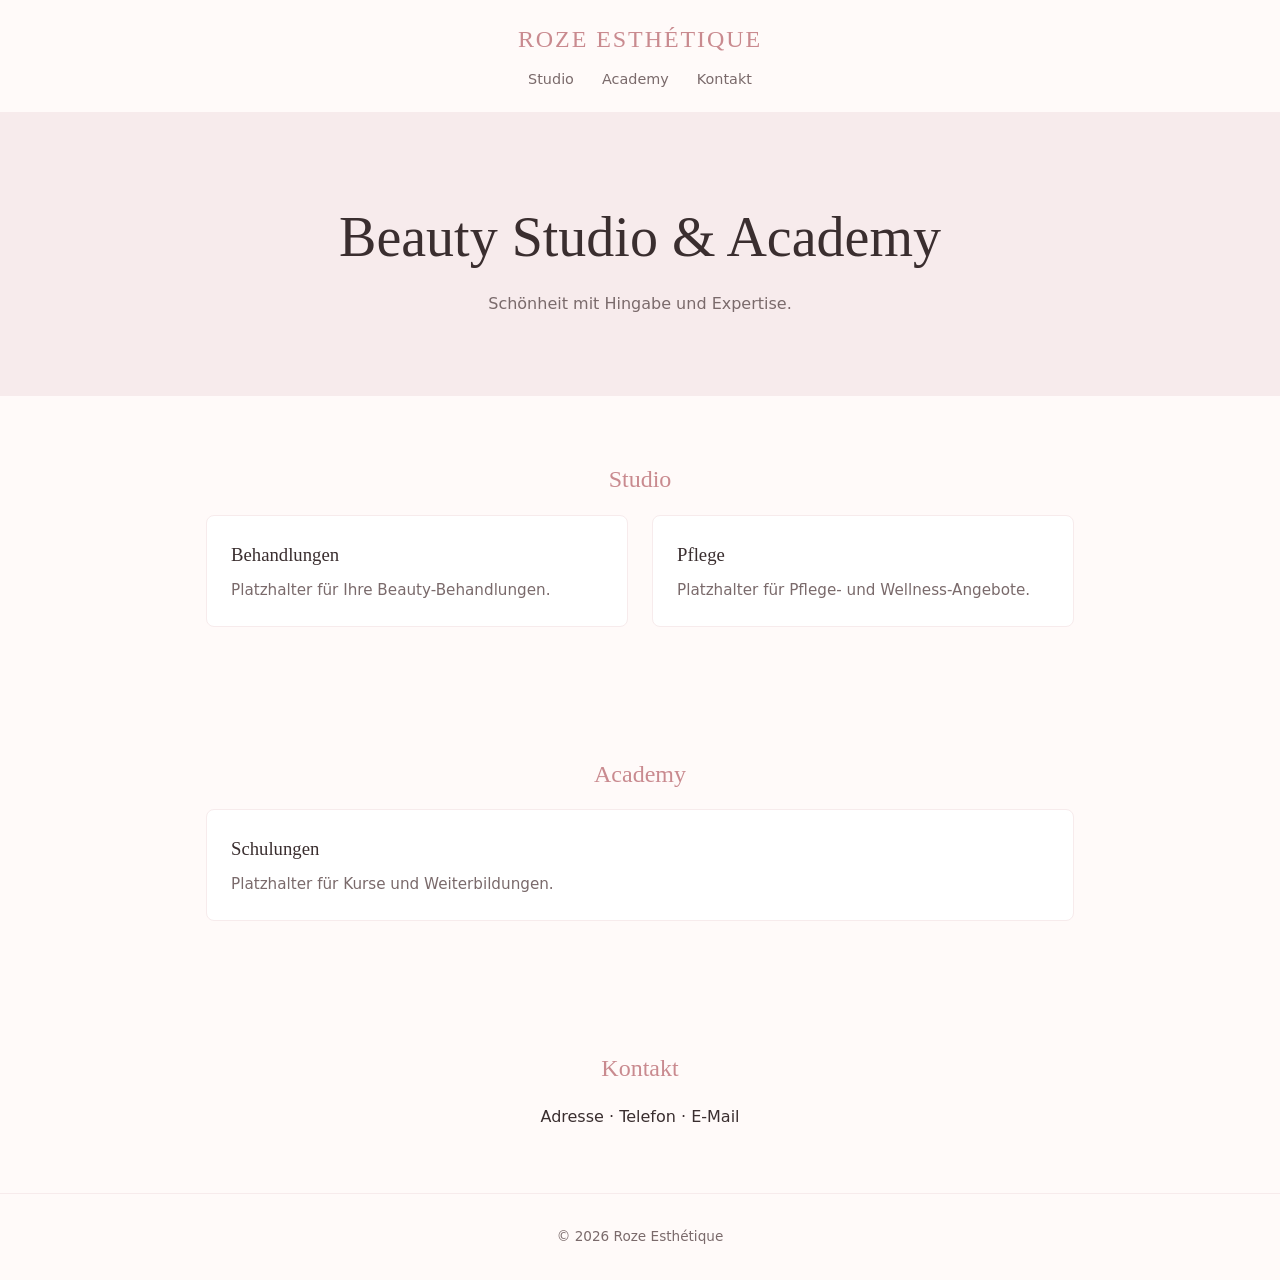
==== index.html @ 7924f138 "Add simple index.html landing page Co-Authored-By: Claude Opus 5.5 <noreply@anthropic.com>" ====
<!DOCTYPE html>
<html lang="de">
<head>
  <meta charset="UTF-8">
  <meta name="viewport" content="width=device-width, initial-scale=1.0">
  <title>Roze Esthétique – Beauty Studio &amp; Academy</title>
  <meta name="description" content="Roze Esthétique – Beauty Studio &amp; Academy">
  <style>
    :root {
      --rose: #c98a8f;
      --rose-light: #f7ebec;
      --text: #3a2e2f;
      --muted: #7a6a6b;
      --bg: #fffaf9;
    }
    * { box-sizing: border-box; margin: 0; padding: 0; }
    body {
      font-family: Georgia, "Times New Roman", serif;
      color: var(--text);
      background: var(--bg);
      line-height: 1.6;
    }
    header {
      padding: 1.25rem 1rem;
      text-align: center;
      border-bottom: 1px solid var(--rose-light);
    }
    header .logo { font-size: 1.5rem; letter-spacing: 0.08em; color: var(--rose); }
    nav { margin-top: 0.5rem; }
    nav a {
      margin: 0 0.75rem;
      color: var(--muted);
      text-decoration: none;
      font-family: system-ui, sans-serif;
      font-size: 0.9rem;
    }
    nav a:hover { color: var(--rose); }
    .hero {
      text-align: center;
      padding: 5rem 1rem;
      background: var(--rose-light);
    }
    .hero h1 { font-size: clamp(2rem, 6vw, 3.5rem); font-weight: normal; }
    .hero p { color: var(--muted); margin-top: 0.5rem; font-family: system-ui, sans-serif; }
    section { max-width: 900px; margin: 0 auto; padding: 4rem 1rem; }
    h2 { font-weight: normal; color: var(--rose); margin-bottom: 1rem; text-align: center; }
    .grid {
      display: grid;
      grid-template-columns: repeat(auto-fit, minmax(240px, 1fr));
      gap: 1.5rem;
    }
    .card {
      background: #fff;
      border: 1px solid var(--rose-light);
      border-radius: 8px;
      padding: 1.5rem;
    }
    .card h3 { font-weight: normal; margin-bottom: 0.5rem; }
    .card p { color: var(--muted); font-family: system-ui, sans-serif; font-size: 0.95rem; }
    footer {
      text-align: center;
      padding: 2rem 1rem;
      color: var(--muted);
      font-family: system-ui, sans-serif;
      font-size: 0.85rem;
      border-top: 1px solid var(--rose-light);
    }
  </style>
</head>
<body>
  <header>
    <div class="logo">ROZE ESTHÉTIQUE</div>
    <nav>
      <a href="#studio">Studio</a>
      <a href="#academy">Academy</a>
      <a href="#kontakt">Kontakt</a>
    </nav>
  </header>

  <div class="hero">
    <h1>Beauty Studio &amp; Academy</h1>
    <p>Schönheit mit Hingabe und Expertise.</p>
  </div>

  <section id="studio">
    <h2>Studio</h2>
    <div class="grid">
      <div class="card">
        <h3>Behandlungen</h3>
        <p>Platzhalter für Ihre Beauty-Behandlungen.</p>
      </div>
      <div class="card">
        <h3>Pflege</h3>
        <p>Platzhalter für Pflege- und Wellness-Angebote.</p>
      </div>
    </div>
  </section>

  <section id="academy">
    <h2>Academy</h2>
    <div class="grid">
      <div class="card">
        <h3>Schulungen</h3>
        <p>Platzhalter für Kurse und Weiterbildungen.</p>
      </div>
    </div>
  </section>

  <section id="kontakt">
    <h2>Kontakt</h2>
    <p style="text-align:center; font-family: system-ui, sans-serif;">Adresse · Telefon · E-Mail</p>
  </section>

  <footer>
    &copy; 2026 Roze Esthétique
  </footer>
</body>
</html>
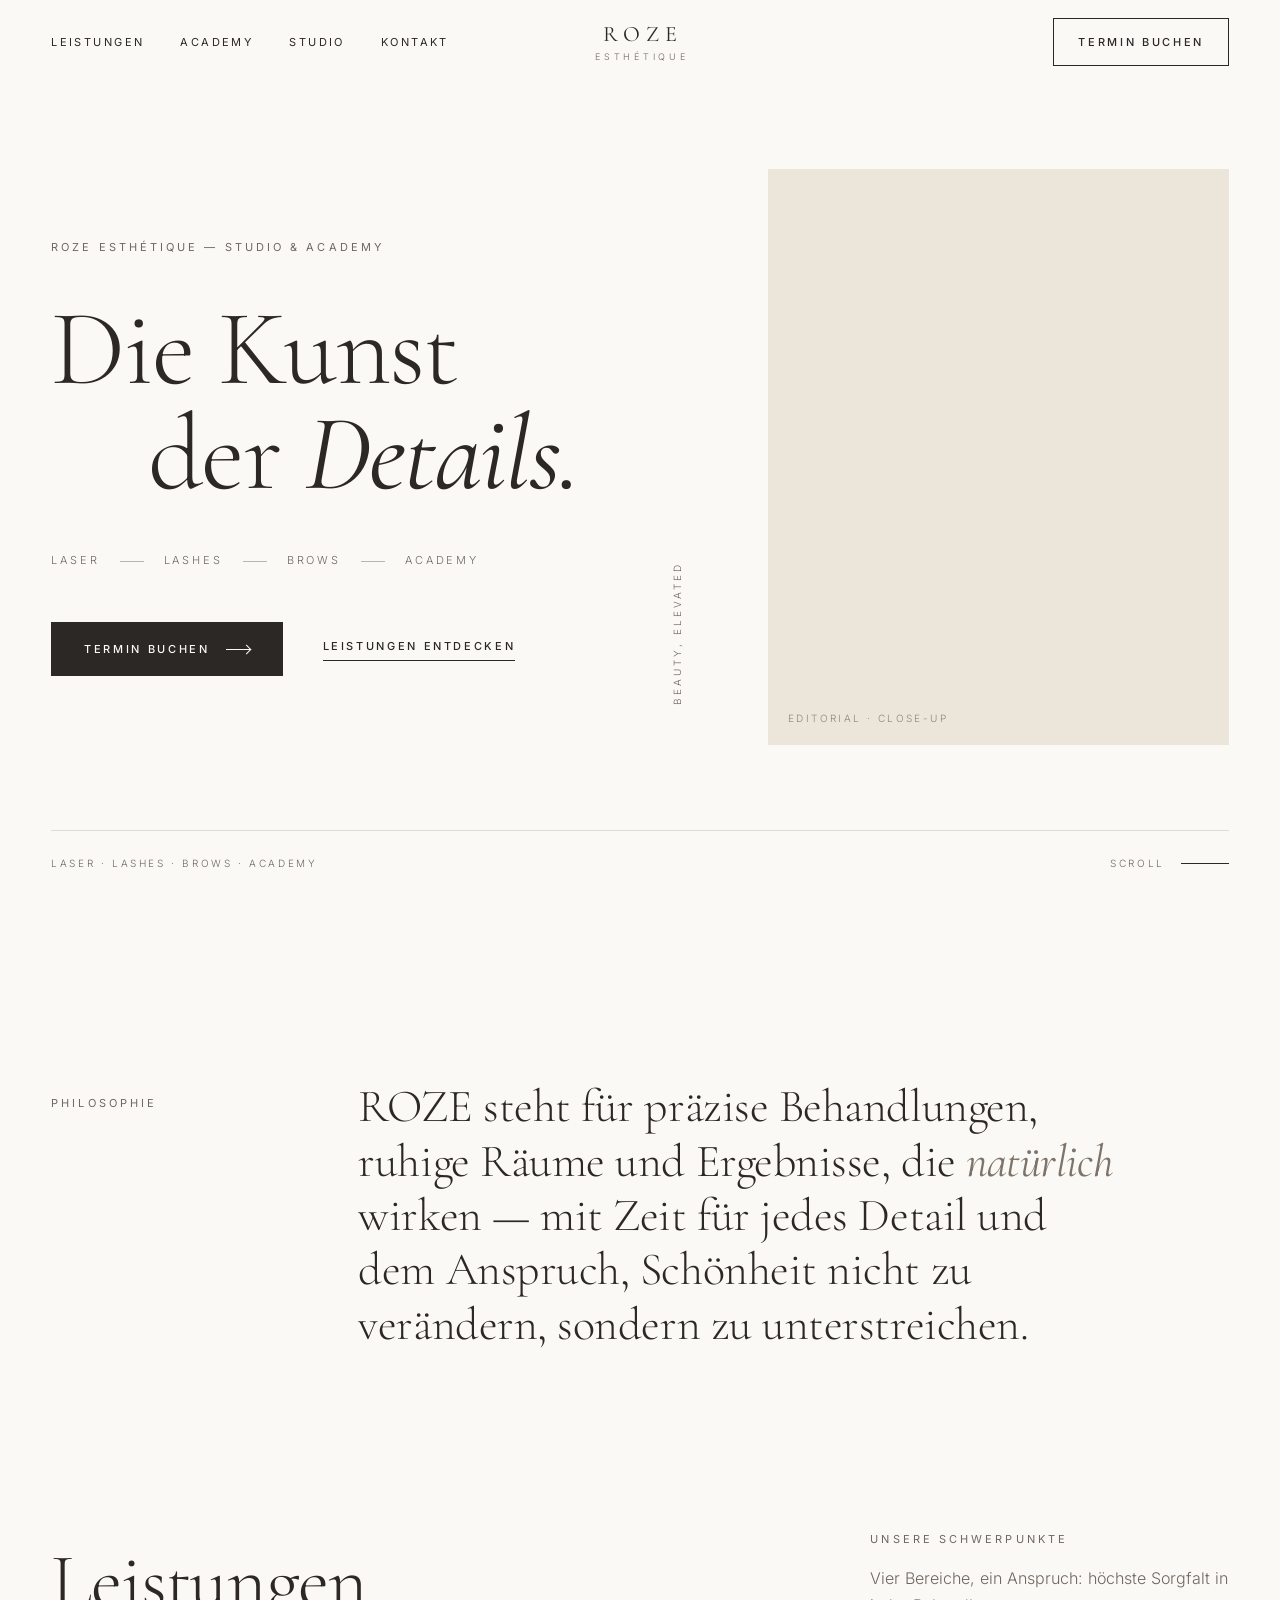
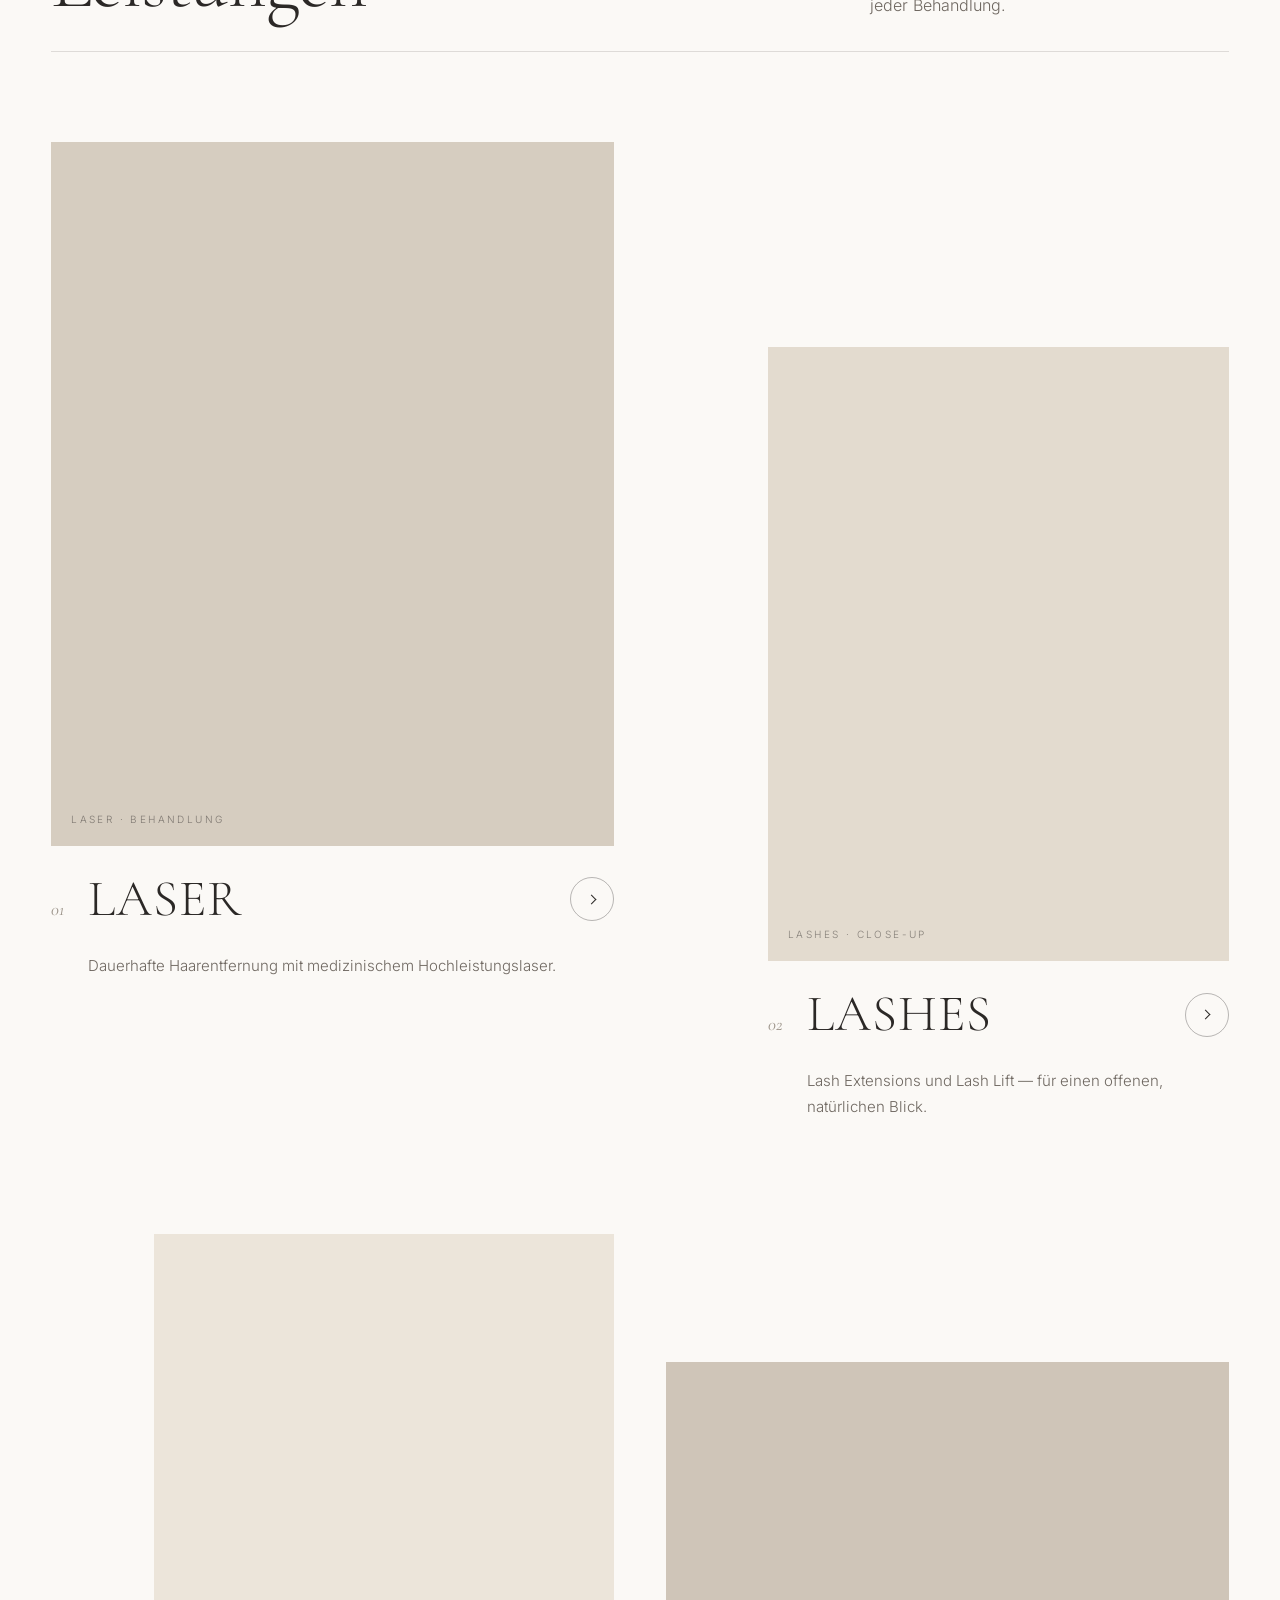
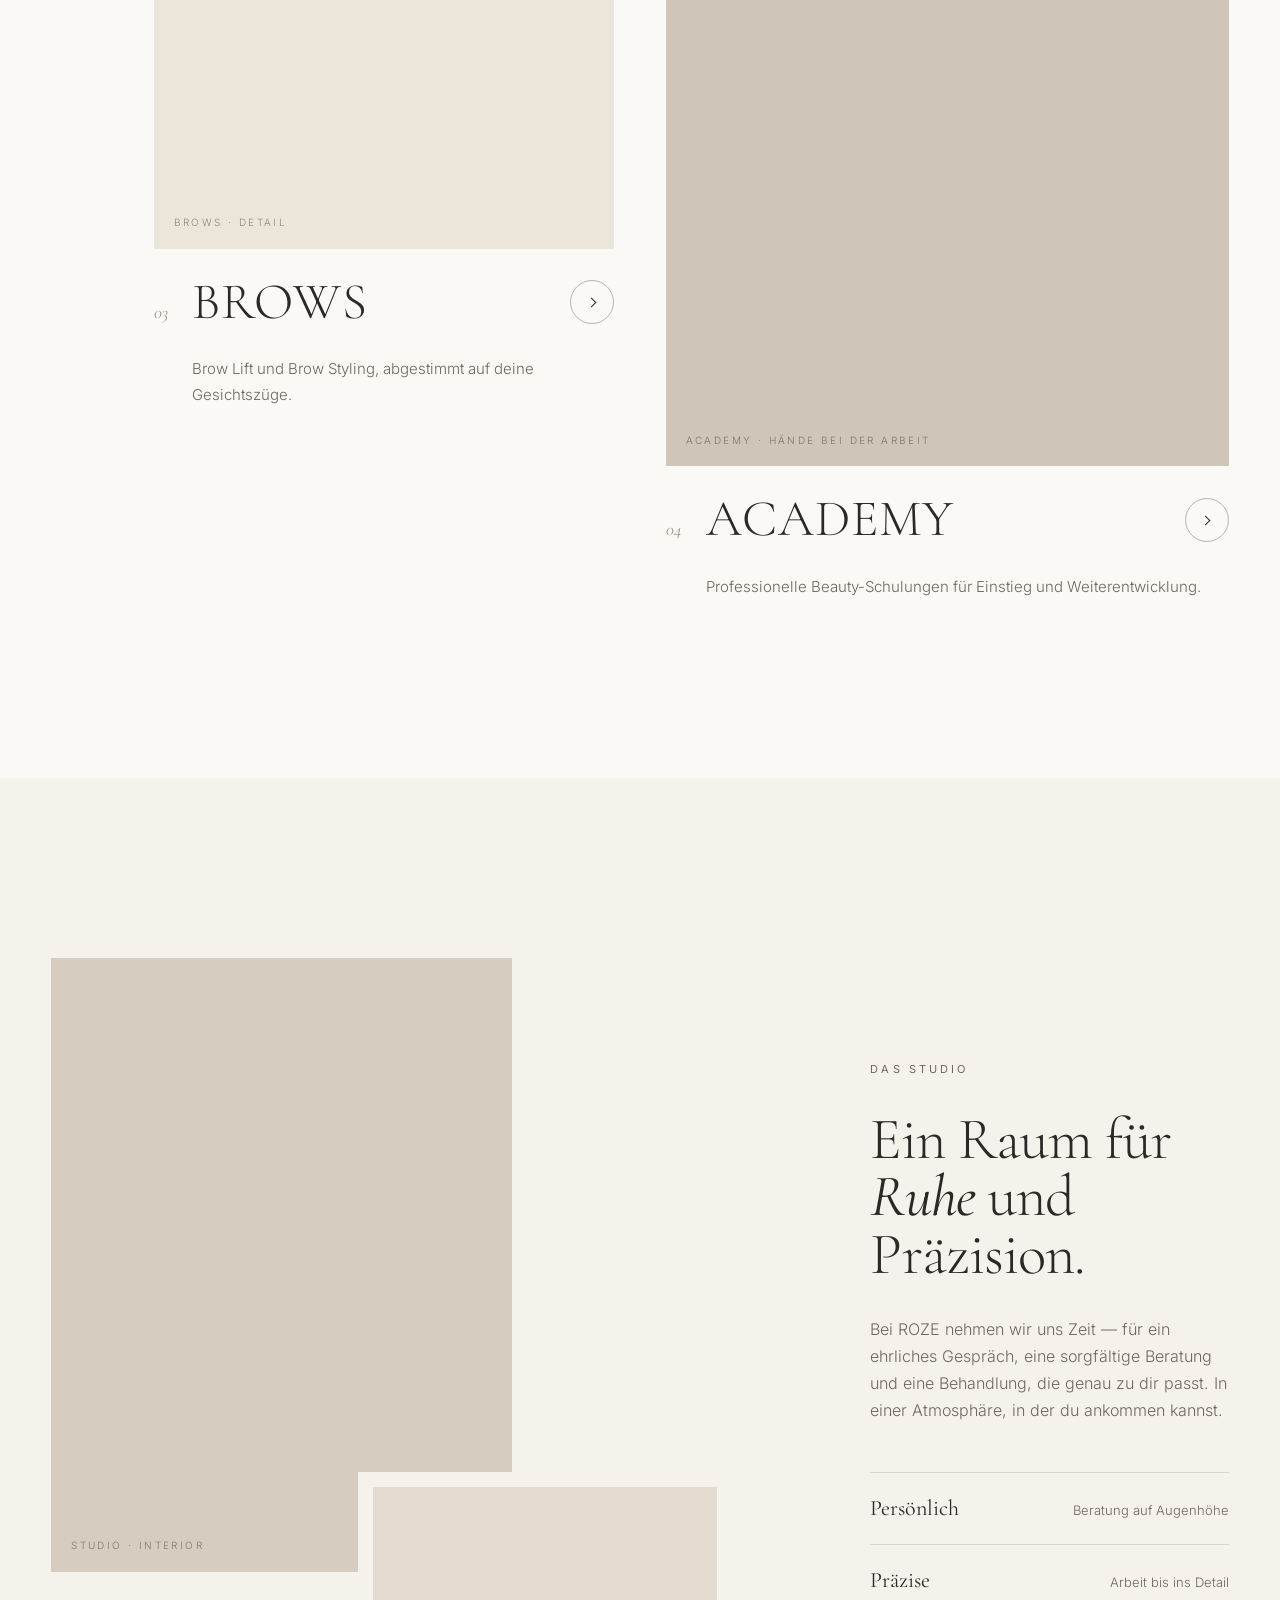
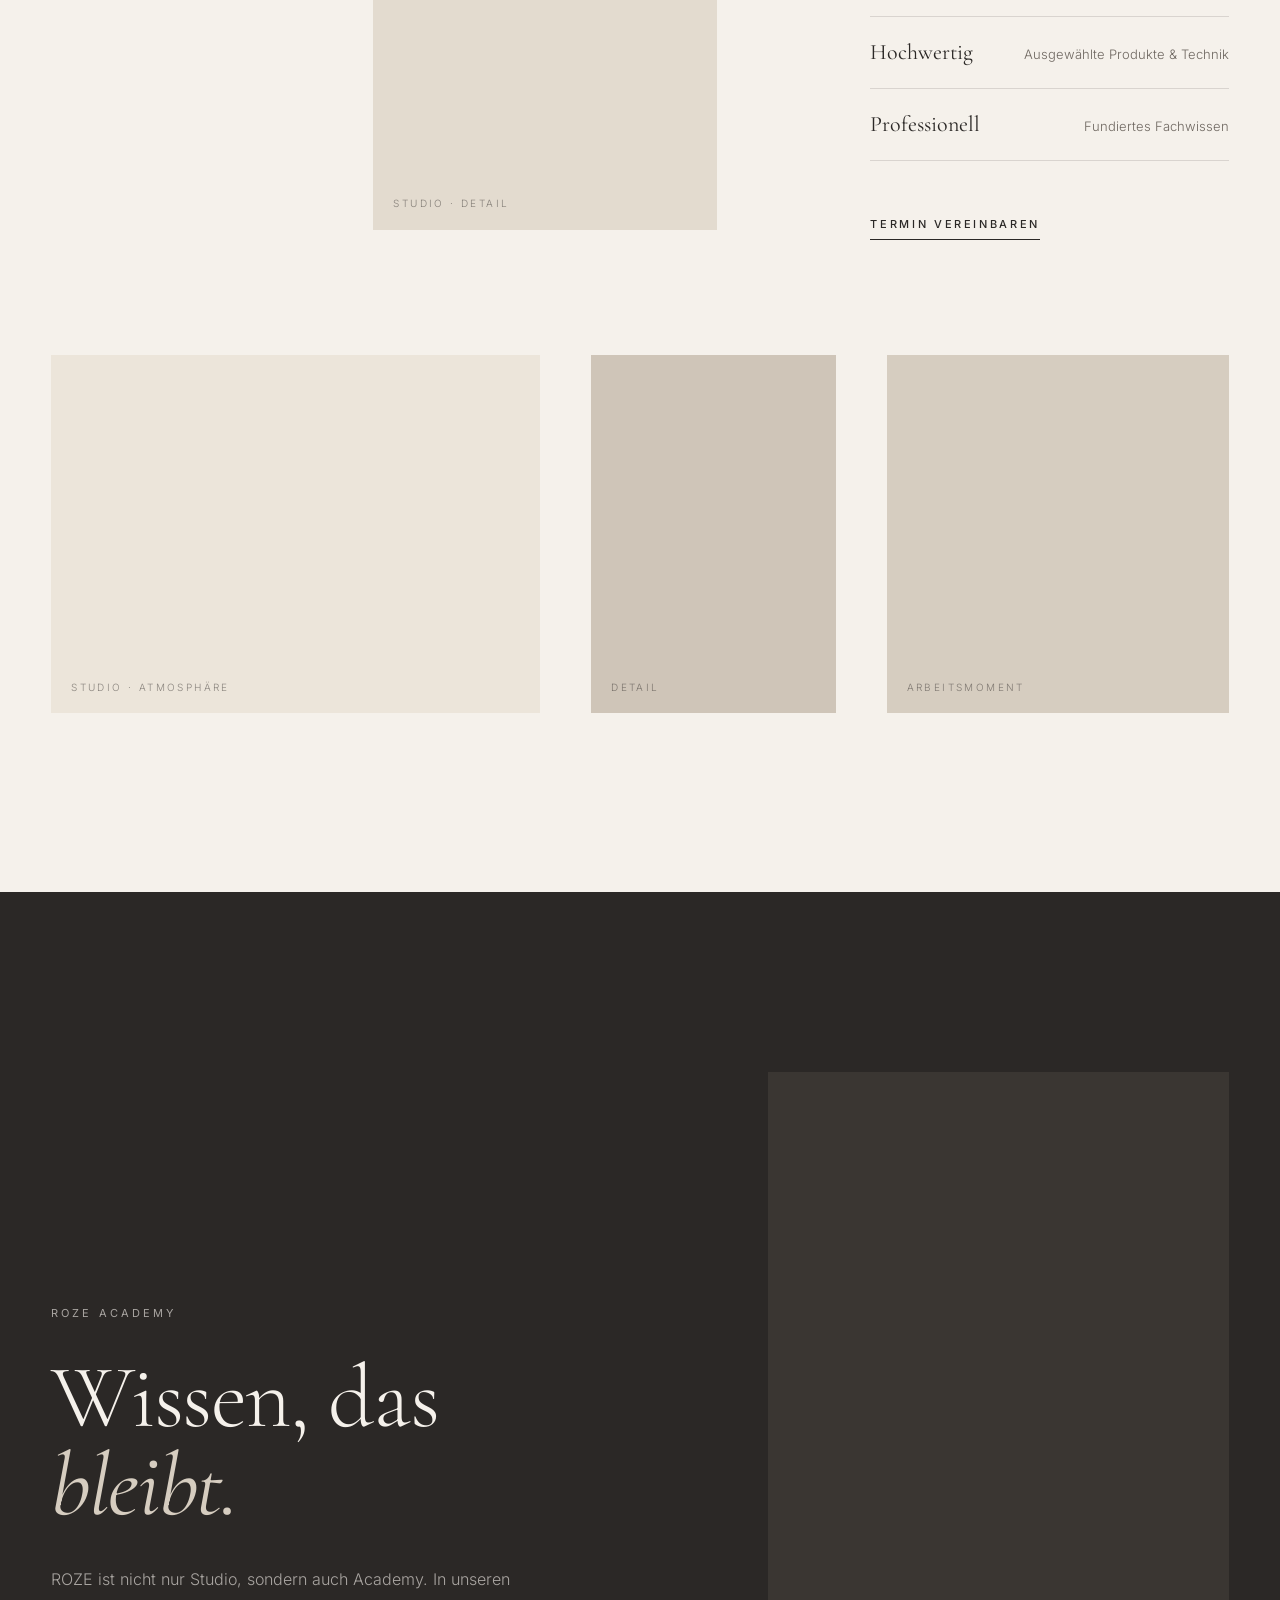
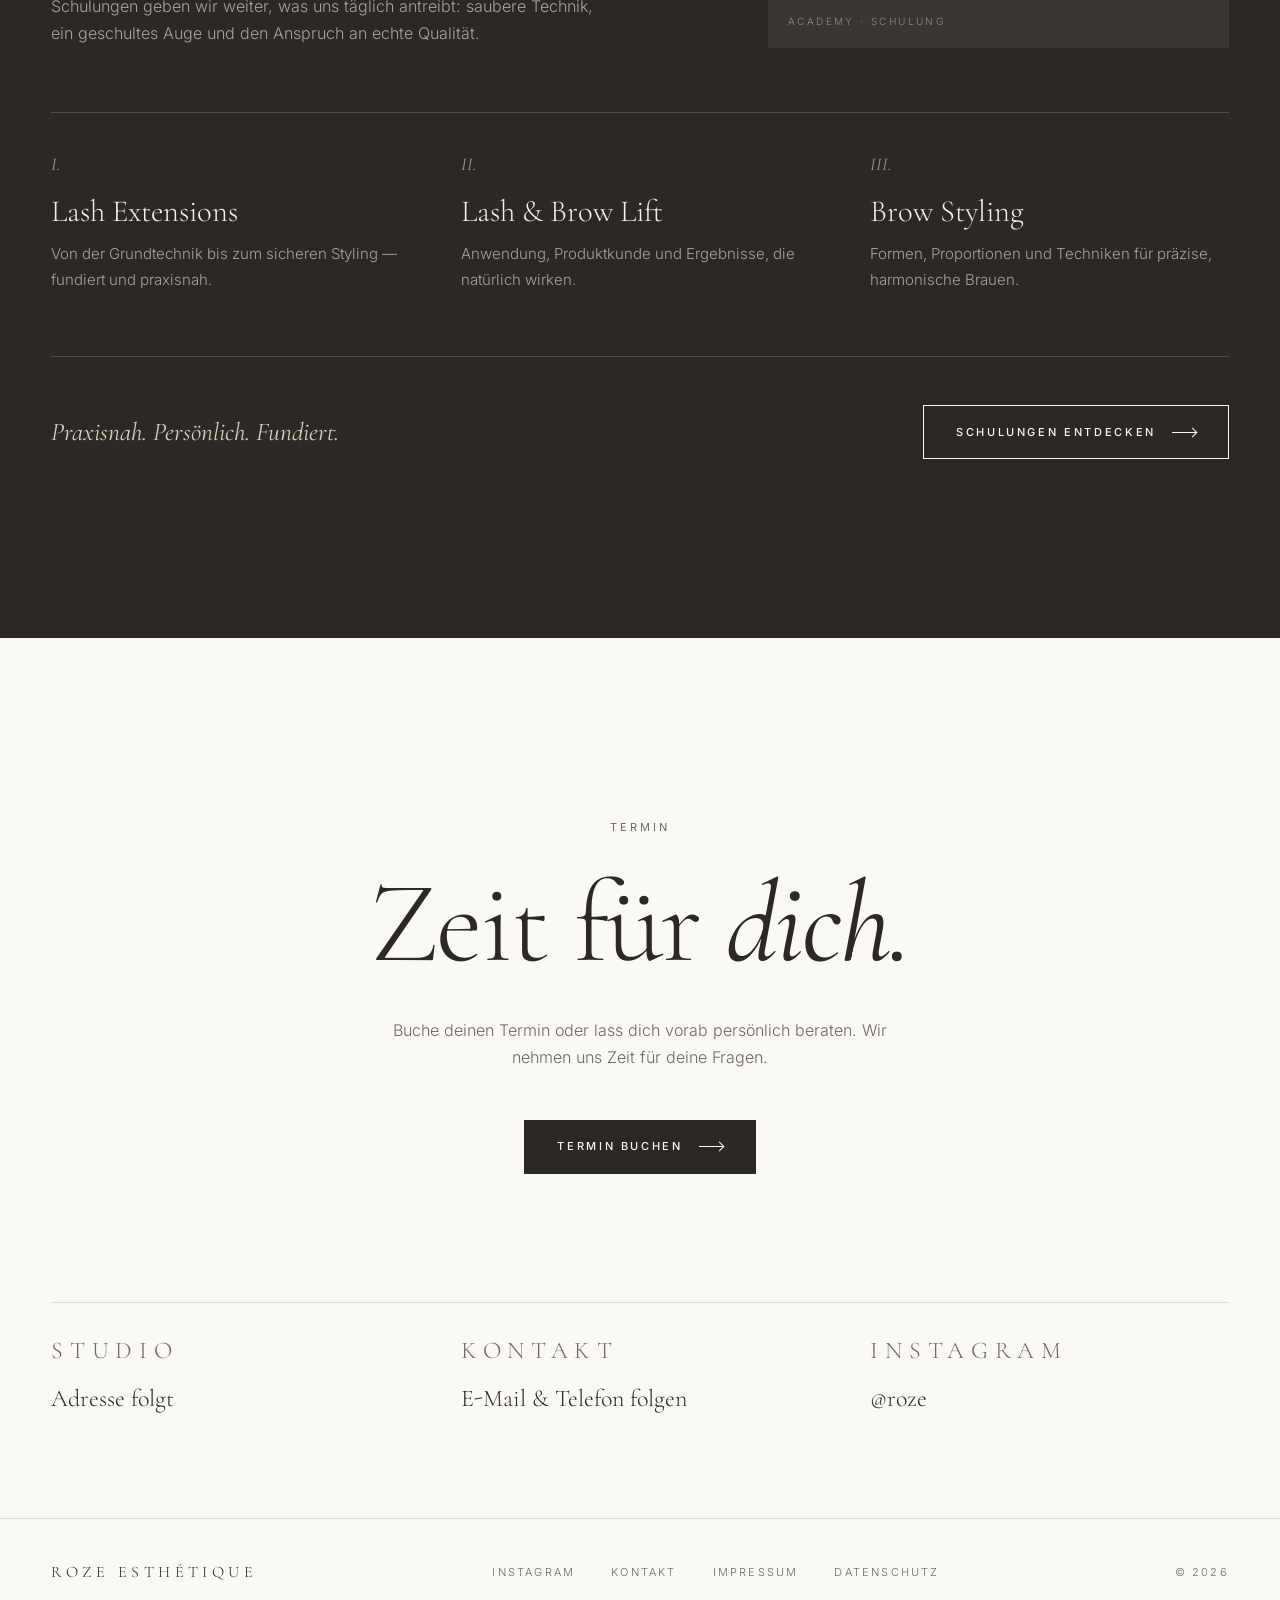
==== commit 90fe3ec5: "Build editorial homepage with self-hosted fonts Co-Authored-By: Claude Opus 5.5 <noreply@anthropic.c" ====
--- a/index.html
+++ b/index.html
@@ -3,116 +3,286 @@
 <head>
   <meta charset="UTF-8">
   <meta name="viewport" content="width=device-width, initial-scale=1.0">
-  <title>Roze Esthétique – Beauty Studio &amp; Academy</title>
-  <meta name="description" content="Roze Esthétique – Beauty Studio &amp; Academy">
-  <style>
-    :root {
-      --rose: #c98a8f;
-      --rose-light: #f7ebec;
-      --text: #3a2e2f;
-      --muted: #7a6a6b;
-      --bg: #fffaf9;
-    }
-    * { box-sizing: border-box; margin: 0; padding: 0; }
-    body {
-      font-family: Georgia, "Times New Roman", serif;
-      color: var(--text);
-      background: var(--bg);
-      line-height: 1.6;
-    }
-    header {
-      padding: 1.25rem 1rem;
-      text-align: center;
-      border-bottom: 1px solid var(--rose-light);
-    }
-    header .logo { font-size: 1.5rem; letter-spacing: 0.08em; color: var(--rose); }
-    nav { margin-top: 0.5rem; }
-    nav a {
-      margin: 0 0.75rem;
-      color: var(--muted);
-      text-decoration: none;
-      font-family: system-ui, sans-serif;
-      font-size: 0.9rem;
-    }
-    nav a:hover { color: var(--rose); }
-    .hero {
-      text-align: center;
-      padding: 5rem 1rem;
-      background: var(--rose-light);
-    }
-    .hero h1 { font-size: clamp(2rem, 6vw, 3.5rem); font-weight: normal; }
-    .hero p { color: var(--muted); margin-top: 0.5rem; font-family: system-ui, sans-serif; }
-    section { max-width: 900px; margin: 0 auto; padding: 4rem 1rem; }
-    h2 { font-weight: normal; color: var(--rose); margin-bottom: 1rem; text-align: center; }
-    .grid {
-      display: grid;
-      grid-template-columns: repeat(auto-fit, minmax(240px, 1fr));
-      gap: 1.5rem;
-    }
-    .card {
-      background: #fff;
-      border: 1px solid var(--rose-light);
-      border-radius: 8px;
-      padding: 1.5rem;
-    }
-    .card h3 { font-weight: normal; margin-bottom: 0.5rem; }
-    .card p { color: var(--muted); font-family: system-ui, sans-serif; font-size: 0.95rem; }
-    footer {
-      text-align: center;
-      padding: 2rem 1rem;
-      color: var(--muted);
-      font-family: system-ui, sans-serif;
-      font-size: 0.85rem;
-      border-top: 1px solid var(--rose-light);
-    }
-  </style>
+  <title>ROZE ESTHÉTIQUE | studio &amp; academy</title>
+  <meta name="description" content="ROZE ESTHÉTIQUE – Studio &amp; Academy für dauerhafte Haarentfernung mit Hochleistungslaser, Lash Extensions, Lash Lift, Brow Lift und Brow Styling sowie professionelle Beauty-Schulungen.">
+  <meta name="theme-color" content="#fbf9f6">
+  <link rel="preload" href="assets/fonts/cormorant-garamond-latin-300-normal.woff2" as="font" type="font/woff2" crossorigin>
+  <link rel="preload" href="assets/fonts/inter-latin-300-normal.woff2" as="font" type="font/woff2" crossorigin>
+  <link rel="stylesheet" href="assets/css/style.css">
+  <script>document.documentElement.classList.add("js");</script>
+  <script src="assets/js/main.js" defer></script>
 </head>
 <body>
-  <header>
-    <div class="logo">ROZE ESTHÉTIQUE</div>
-    <nav>
-      <a href="#studio">Studio</a>
-      <a href="#academy">Academy</a>
-      <a href="#kontakt">Kontakt</a>
-    </nav>
+
+  <!-- Header ============================================================ -->
+  <header class="site-header">
+    <div class="container header-inner">
+      <nav class="nav" aria-label="Hauptnavigation">
+        <a href="#leistungen">Leistungen</a>
+        <a href="#academy">Academy</a>
+        <a href="#studio">Studio</a>
+        <a href="#kontakt">Kontakt</a>
+      </nav>
+
+      <button class="menu-toggle" type="button" aria-expanded="false" aria-controls="mobile-menu" aria-label="Menü öffnen">
+        <span></span>
+        <span></span>
+      </button>
+
+      <a class="brand" href="#top" aria-label="ROZE ESTHÉTIQUE – zur Startseite">
+        <span class="brand__name">ROZE</span>
+        <span class="brand__sub">Esthétique</span>
+      </a>
+
+      <div class="header-cta">
+        <a class="btn" href="#kontakt">Termin buchen</a>
+      </div>
+    </div>
   </header>
 
-  <div class="hero">
-    <h1>Beauty Studio &amp; Academy</h1>
-    <p>Schönheit mit Hingabe und Expertise.</p>
+  <div class="mobile-menu" id="mobile-menu" aria-hidden="true">
+    <ul>
+      <li><a href="#leistungen">Leistungen</a></li>
+      <li><a href="#academy">Academy</a></li>
+      <li><a href="#studio">Studio</a></li>
+      <li><a href="#kontakt">Kontakt</a></li>
+    </ul>
+    <a class="btn btn--solid" href="#kontakt">Termin buchen <span class="arrow" aria-hidden="true"></span></a>
   </div>
 
-  <section id="studio">
-    <h2>Studio</h2>
-    <div class="grid">
-      <div class="card">
-        <h3>Behandlungen</h3>
-        <p>Platzhalter für Ihre Beauty-Behandlungen.</p>
-      </div>
-      <div class="card">
-        <h3>Pflege</h3>
-        <p>Platzhalter für Pflege- und Wellness-Angebote.</p>
-      </div>
+  <main id="top">
+
+    <!-- Hero ============================================================ -->
+    <section class="hero" aria-label="Einleitung">
+      <div class="container hero__grid">
+        <div class="hero__content">
+          <p class="eyebrow reveal">ROZE ESTHÉTIQUE — Studio &amp; Academy</p>
+
+          <h1 class="display hero__title reveal" style="--delay: .1s">
+            <span>Die Kunst</span>
+            <span class="indent">der <em>Details.</em></span>
+          </h1>
+
+          <ul class="hero__disciplines reveal" style="--delay: .25s" aria-label="Schwerpunkte">
+            <li>Laser</li>
+            <li>Lashes</li>
+            <li>Brows</li>
+            <li>Academy</li>
+          </ul>
+
+          <div class="hero__actions reveal" style="--delay: .4s">
+            <a class="btn btn--solid" href="#kontakt">Termin buchen <span class="arrow" aria-hidden="true"></span></a>
+            <a class="link-line" href="#leistungen">Leistungen entdecken</a>
+          </div>
+        </div>
+
+        <div class="hero__visual">
+          <!-- Bild: z. B. ruhige Editorial-Aufnahme / Close-up -->
+          <figure class="media media--tone-1 reveal-media" data-label="Editorial · Close-up" style="--delay: .2s"></figure>
+          <span class="hero__visual-note" aria-hidden="true">Beauty, elevated</span>
+        </div>
+      </div>
+
+      <div class="container">
+        <div class="hero__footer">
+          <span>Laser · Lashes · Brows · Academy</span>
+          <a class="scroll-cue" href="#intro">Scroll <span class="scroll-cue__line" aria-hidden="true"></span></a>
+        </div>
+      </div>
+    </section>
+
+    <!-- Statement ======================================================= -->
+    <section class="statement" id="intro" aria-label="Über ROZE">
+      <div class="container statement__inner">
+        <p class="eyebrow reveal">Philosophie</p>
+        <p class="statement__text reveal" style="--delay: .1s">
+          ROZE steht für präzise Behandlungen, ruhige Räume und Ergebnisse, die <em>natürlich</em> wirken — mit Zeit für jedes Detail und dem Anspruch, Schönheit nicht zu verändern, sondern zu unterstreichen.
+        </p>
+      </div>
+    </section>
+
+    <!-- Leistungen ====================================================== -->
+    <section class="services" id="leistungen" aria-labelledby="leistungen-title">
+      <div class="container">
+        <header class="section-head">
+          <h2 class="display section-head__title reveal" id="leistungen-title">Leistungen</h2>
+          <div class="section-head__aside reveal" style="--delay: .1s">
+            <p class="eyebrow">Unsere Schwerpunkte</p>
+            <p class="lead">Vier Bereiche, ein Anspruch: höchste Sorgfalt in jeder Behandlung.</p>
+          </div>
+        </header>
+
+        <div class="services__grid">
+          <!-- später: laser.html -->
+          <a class="service" href="#kontakt">
+            <figure class="media media--portrait media--tone-2 reveal-media" data-label="Laser · Behandlung"></figure>
+            <div class="service__meta reveal">
+              <span class="service__index">01</span>
+              <h3 class="service__title">Laser</h3>
+              <span class="service__more" aria-hidden="true"></span>
+              <p class="service__desc">Dauerhafte Haarentfernung mit medizinischem Hochleistungslaser.</p>
+            </div>
+          </a>
+
+          <!-- später: lashes.html -->
+          <a class="service" href="#kontakt">
+            <figure class="media media--tall media--tone-3 reveal-media" data-label="Lashes · Close-up"></figure>
+            <div class="service__meta reveal">
+              <span class="service__index">02</span>
+              <h3 class="service__title">Lashes</h3>
+              <span class="service__more" aria-hidden="true"></span>
+              <p class="service__desc">Lash Extensions und Lash Lift — für einen offenen, natürlichen Blick.</p>
+            </div>
+          </a>
+
+          <!-- später: brows.html -->
+          <a class="service" href="#kontakt">
+            <figure class="media media--tall media--tone-1 reveal-media" data-label="Brows · Detail"></figure>
+            <div class="service__meta reveal">
+              <span class="service__index">03</span>
+              <h3 class="service__title">Brows</h3>
+              <span class="service__more" aria-hidden="true"></span>
+              <p class="service__desc">Brow Lift und Brow Styling, abgestimmt auf deine Gesichtszüge.</p>
+            </div>
+          </a>
+
+          <!-- später: academy.html -->
+          <a class="service" href="#academy">
+            <figure class="media media--portrait media--tone-4 reveal-media" data-label="Academy · Hände bei der Arbeit"></figure>
+            <div class="service__meta reveal">
+              <span class="service__index">04</span>
+              <h3 class="service__title">Academy</h3>
+              <span class="service__more" aria-hidden="true"></span>
+              <p class="service__desc">Professionelle Beauty-Schulungen für Einstieg und Weiterentwicklung.</p>
+            </div>
+          </a>
+        </div>
+      </div>
+    </section>
+
+    <!-- Studio ========================================================== -->
+    <section class="studio" id="studio" aria-labelledby="studio-title">
+      <div class="container">
+        <div class="studio__grid">
+          <div class="studio__images">
+            <figure class="media media--tall media--tone-2 reveal-media" data-label="Studio · Interior"></figure>
+            <figure class="media media--square media--tone-3 reveal-media" data-label="Studio · Detail" style="--delay: .2s"></figure>
+          </div>
+
+          <div class="studio__content">
+            <p class="eyebrow reveal">Das Studio</p>
+            <h2 class="display studio__title reveal" id="studio-title" style="--delay: .1s">Ein Raum für <em>Ruhe</em> und Präzision.</h2>
+            <p class="lead reveal" style="--delay: .2s">
+              Bei ROZE nehmen wir uns Zeit — für ein ehrliches Gespräch, eine sorgfältige Beratung und eine Behandlung, die genau zu dir passt. In einer Atmosphäre, in der du ankommen kannst.
+            </p>
+
+            <ul class="values reveal" style="--delay: .3s">
+              <li><span class="values__name">Persönlich</span><span class="values__note">Beratung auf Augenhöhe</span></li>
+              <li><span class="values__name">Präzise</span><span class="values__note">Arbeit bis ins Detail</span></li>
+              <li><span class="values__name">Hochwertig</span><span class="values__note">Ausgewählte Produkte &amp; Technik</span></li>
+              <li><span class="values__name">Professionell</span><span class="values__note">Fundiertes Fachwissen</span></li>
+            </ul>
+
+            <a class="link-line reveal" href="#kontakt">Termin vereinbaren</a>
+          </div>
+        </div>
+
+        <div class="studio__strip">
+          <figure class="media media--tone-1 reveal-media" data-label="Studio · Atmosphäre"></figure>
+          <figure class="media media--tone-4 reveal-media" data-label="Detail" style="--delay: .15s"></figure>
+          <figure class="media media--tone-2 reveal-media" data-label="Arbeitsmoment" style="--delay: .3s"></figure>
+        </div>
+      </div>
+    </section>
+
+    <!-- Academy ========================================================= -->
+    <section class="academy" id="academy" aria-labelledby="academy-title">
+      <div class="container academy__grid">
+        <div class="academy__intro">
+          <p class="eyebrow reveal">ROZE Academy</p>
+          <h2 class="display academy__title reveal" id="academy-title" style="--delay: .1s">Wissen, das <em>bleibt.</em></h2>
+          <p class="lead reveal" style="--delay: .2s">
+            ROZE ist nicht nur Studio, sondern auch Academy. In unseren Schulungen geben wir weiter, was uns täglich antreibt: saubere Technik, ein geschultes Auge und den Anspruch an echte Qualität.
+          </p>
+        </div>
+
+        <div class="academy__visual">
+          <figure class="media media--portrait media--tone-dark reveal-media" data-label="Academy · Schulung"></figure>
+        </div>
+
+        <!-- Kursformate: Platzhalter, bitte an das tatsächliche Angebot anpassen -->
+        <ol class="courses">
+          <li class="course reveal">
+            <span class="course__num">I.</span>
+            <h3 class="course__title">Lash Extensions</h3>
+            <p class="course__text">Von der Grundtechnik bis zum sicheren Styling — fundiert und praxisnah.</p>
+          </li>
+          <li class="course reveal" style="--delay: .1s">
+            <span class="course__num">II.</span>
+            <h3 class="course__title">Lash &amp; Brow Lift</h3>
+            <p class="course__text">Anwendung, Produktkunde und Ergebnisse, die natürlich wirken.</p>
+          </li>
+          <li class="course reveal" style="--delay: .2s">
+            <span class="course__num">III.</span>
+            <h3 class="course__title">Brow Styling</h3>
+            <p class="course__text">Formen, Proportionen und Techniken für präzise, harmonische Brauen.</p>
+          </li>
+        </ol>
+
+        <div class="academy__cta reveal">
+          <p>Praxisnah. Persönlich. Fundiert.</p>
+          <!-- später: academy.html -->
+          <a class="btn btn--light" href="#kontakt">Schulungen entdecken <span class="arrow" aria-hidden="true"></span></a>
+        </div>
+      </div>
+    </section>
+
+    <!-- Kontakt / Termin ================================================ -->
+    <section class="contact" id="kontakt" aria-labelledby="kontakt-title">
+      <div class="container">
+        <div class="contact__top">
+          <p class="eyebrow reveal">Termin</p>
+          <h2 class="display contact__title reveal" id="kontakt-title" style="--delay: .1s">Zeit für <em>dich.</em></h2>
+          <p class="lead reveal" style="--delay: .2s">
+            Buche deinen Termin oder lass dich vorab persönlich beraten. Wir nehmen uns Zeit für deine Fragen.
+          </p>
+          <!-- TODO: Link zum Buchungssystem eintragen -->
+          <a class="btn btn--solid reveal" href="#kontakt" style="--delay: .3s">Termin buchen <span class="arrow" aria-hidden="true"></span></a>
+        </div>
+
+        <!-- TODO: echte Kontaktdaten eintragen -->
+        <div class="contact__details">
+          <div class="contact__item reveal">
+            <p class="eyebrow">Studio</p>
+            <p>Adresse folgt</p>
+          </div>
+          <div class="contact__item reveal" style="--delay: .1s">
+            <p class="eyebrow">Kontakt</p>
+            <p>E-Mail &amp; Telefon folgen</p>
+          </div>
+          <div class="contact__item reveal" style="--delay: .2s">
+            <p class="eyebrow">Instagram</p>
+            <a href="#">@roze</a>
+          </div>
+        </div>
+      </div>
+    </section>
+
+  </main>
+
+  <!-- Footer ============================================================ -->
+  <footer class="site-footer">
+    <div class="container footer-inner">
+      <span class="footer-brand">ROZE ESTHÉTIQUE</span>
+      <nav class="footer-links" aria-label="Footer">
+        <a href="#">Instagram</a>
+        <a href="#kontakt">Kontakt</a>
+        <a href="#">Impressum</a>
+        <a href="#">Datenschutz</a>
+      </nav>
+      <span>&copy; <span id="year">2026</span></span>
     </div>
-  </section>
-
-  <section id="academy">
-    <h2>Academy</h2>
-    <div class="grid">
-      <div class="card">
-        <h3>Schulungen</h3>
-        <p>Platzhalter für Kurse und Weiterbildungen.</p>
-      </div>
-    </div>
-  </section>
-
-  <section id="kontakt">
-    <h2>Kontakt</h2>
-    <p style="text-align:center; font-family: system-ui, sans-serif;">Adresse · Telefon · E-Mail</p>
-  </section>
-
-  <footer>
-    &copy; 2026 Roze Esthétique
   </footer>
+
 </body>
 </html>
--- a/assets/css/style.css
+++ b/assets/css/style.css
@@ -0,0 +1,1232 @@
+/* ==========================================================================
+   ROZE ESTHÉTIQUE — studio & academy
+   ========================================================================== */
+
+/* Fonts (self-hosted, no external requests) ------------------------------- */
+
+@font-face {
+  font-family: "Cormorant Garamond";
+  src: url("../fonts/cormorant-garamond-latin-300-normal.woff2") format("woff2");
+  font-weight: 300;
+  font-style: normal;
+  font-display: swap;
+}
+@font-face {
+  font-family: "Cormorant Garamond";
+  src: url("../fonts/cormorant-garamond-latin-400-normal.woff2") format("woff2");
+  font-weight: 400;
+  font-style: normal;
+  font-display: swap;
+}
+@font-face {
+  font-family: "Cormorant Garamond";
+  src: url("../fonts/cormorant-garamond-latin-400-italic.woff2") format("woff2");
+  font-weight: 400;
+  font-style: italic;
+  font-display: swap;
+}
+@font-face {
+  font-family: "Cormorant Garamond";
+  src: url("../fonts/cormorant-garamond-latin-500-normal.woff2") format("woff2");
+  font-weight: 500;
+  font-style: normal;
+  font-display: swap;
+}
+@font-face {
+  font-family: "Inter";
+  src: url("../fonts/inter-latin-300-normal.woff2") format("woff2");
+  font-weight: 300;
+  font-style: normal;
+  font-display: swap;
+}
+@font-face {
+  font-family: "Inter";
+  src: url("../fonts/inter-latin-400-normal.woff2") format("woff2");
+  font-weight: 400;
+  font-style: normal;
+  font-display: swap;
+}
+@font-face {
+  font-family: "Inter";
+  src: url("../fonts/inter-latin-500-normal.woff2") format("woff2");
+  font-weight: 500;
+  font-style: normal;
+  font-display: swap;
+}
+
+/* Tokens ------------------------------------------------------------------ */
+
+:root {
+  --warm-white: #fbf9f6;
+  --off-white: #f5f1eb;
+  --creme: #ece5da;
+  --greige: #d6cdc0;
+  --warm-grey: #9c948a;
+  --taupe: #7d7368;
+  --charcoal: #2b2826;
+  --black: #161514;
+
+  --text: var(--charcoal);
+  --text-muted: #6f6861;
+  --line: rgba(43, 40, 38, 0.14);
+  --line-strong: rgba(43, 40, 38, 0.32);
+
+  --serif: "Cormorant Garamond", "Times New Roman", serif;
+  --sans: "Inter", system-ui, -apple-system, "Helvetica Neue", Arial, sans-serif;
+
+  --gutter: clamp(1rem, 4vw, 3.5rem);
+  --max: 1440px;
+  --section: clamp(6rem, 14vw, 12rem);
+
+  --ease: cubic-bezier(0.22, 0.61, 0.36, 1);
+}
+
+/* Base -------------------------------------------------------------------- */
+
+*,
+*::before,
+*::after {
+  box-sizing: border-box;
+}
+
+html {
+  scroll-behavior: smooth;
+  -webkit-text-size-adjust: 100%;
+}
+
+body {
+  margin: 0;
+  background: var(--warm-white);
+  color: var(--text);
+  font-family: var(--sans);
+  font-weight: 300;
+  font-size: 1rem;
+  line-height: 1.7;
+  -webkit-font-smoothing: antialiased;
+  text-rendering: optimizeLegibility;
+}
+
+img {
+  display: block;
+  max-width: 100%;
+}
+
+a {
+  color: inherit;
+  text-decoration: none;
+}
+
+h1,
+h2,
+h3,
+p,
+ul,
+ol,
+figure {
+  margin: 0;
+}
+
+ul,
+ol {
+  padding: 0;
+  list-style: none;
+}
+
+::selection {
+  background: var(--creme);
+  color: var(--black);
+}
+
+:focus-visible {
+  outline: 1px solid var(--charcoal);
+  outline-offset: 4px;
+}
+
+.container {
+  width: 100%;
+  max-width: var(--max);
+  margin: 0 auto;
+  padding: 0 var(--gutter);
+}
+
+.visually-hidden {
+  position: absolute;
+  width: 1px;
+  height: 1px;
+  overflow: hidden;
+  clip: rect(0 0 0 0);
+  white-space: nowrap;
+}
+
+/* Typography -------------------------------------------------------------- */
+
+.eyebrow {
+  font-family: var(--sans);
+  font-size: 0.6875rem;
+  font-weight: 400;
+  letter-spacing: 0.28em;
+  text-transform: uppercase;
+  color: var(--text-muted);
+}
+
+.display {
+  font-family: var(--serif);
+  font-weight: 300;
+  line-height: 0.98;
+  letter-spacing: -0.015em;
+}
+
+.display em {
+  font-style: italic;
+  font-weight: 400;
+}
+
+.lead {
+  font-size: clamp(1rem, 1.2vw, 1.0625rem);
+  color: var(--text-muted);
+  max-width: 34em;
+}
+
+/* Links & buttons --------------------------------------------------------- */
+
+.btn {
+  display: inline-flex;
+  align-items: center;
+  gap: 1rem;
+  padding: 1.05rem 2rem;
+  border: 1px solid var(--charcoal);
+  font-family: var(--sans);
+  font-size: 0.6875rem;
+  font-weight: 500;
+  letter-spacing: 0.24em;
+  text-transform: uppercase;
+  color: var(--charcoal);
+  background: transparent;
+  transition: background-color 0.5s var(--ease), color 0.5s var(--ease), border-color 0.5s var(--ease);
+}
+
+.btn:hover {
+  background: var(--charcoal);
+  color: var(--warm-white);
+}
+
+.btn--solid {
+  background: var(--charcoal);
+  color: var(--warm-white);
+}
+
+.btn--solid:hover {
+  background: transparent;
+  color: var(--charcoal);
+}
+
+.btn--light {
+  border-color: var(--warm-white);
+  color: var(--warm-white);
+}
+
+.btn--light:hover {
+  background: var(--warm-white);
+  color: var(--charcoal);
+}
+
+.btn .arrow {
+  display: inline-block;
+  width: 1.5rem;
+  height: 1px;
+  background: currentColor;
+  position: relative;
+  transition: width 0.5s var(--ease);
+}
+
+.btn .arrow::after {
+  content: "";
+  position: absolute;
+  right: 0;
+  top: -3px;
+  width: 7px;
+  height: 7px;
+  border-top: 1px solid currentColor;
+  border-right: 1px solid currentColor;
+  transform: rotate(45deg);
+}
+
+.btn:hover .arrow {
+  width: 2.25rem;
+}
+
+.link-line {
+  position: relative;
+  display: inline-block;
+  padding-bottom: 0.35rem;
+  font-size: 0.6875rem;
+  font-weight: 500;
+  letter-spacing: 0.24em;
+  text-transform: uppercase;
+}
+
+.link-line::after {
+  content: "";
+  position: absolute;
+  left: 0;
+  bottom: 0;
+  width: 100%;
+  height: 1px;
+  background: currentColor;
+  transform-origin: right;
+  transition: transform 0.6s var(--ease);
+}
+
+.link-line:hover::after {
+  transform: scaleX(0.35);
+  transform-origin: left;
+}
+
+/* Media / image placeholders ----------------------------------------------
+   Replace a placeholder by putting an <img> inside .media, e.g.
+   <figure class="media media--portrait"><img src="assets/images/studio.jpg" alt="…"></figure>
+   The image is cropped to the frame automatically.                         */
+
+.media {
+  position: relative;
+  overflow: hidden;
+  background: var(--creme);
+}
+
+.media img {
+  width: 100%;
+  height: 100%;
+  object-fit: cover;
+  transition: transform 1.6s var(--ease);
+}
+
+.media--portrait { aspect-ratio: 4 / 5; }
+.media--tall { aspect-ratio: 3 / 4; }
+.media--landscape { aspect-ratio: 3 / 2; }
+.media--square { aspect-ratio: 1 / 1; }
+
+.media--tone-1 { background: var(--creme); }
+.media--tone-2 { background: var(--greige); }
+.media--tone-3 { background: #e3dbcf; }
+.media--tone-4 { background: #cfc5b8; }
+.media--tone-dark { background: #3a3632; }
+
+.media[data-label]::after {
+  content: attr(data-label);
+  position: absolute;
+  left: 1.25rem;
+  bottom: 1.1rem;
+  font-family: var(--sans);
+  font-size: 0.625rem;
+  letter-spacing: 0.24em;
+  text-transform: uppercase;
+  color: rgba(43, 40, 38, 0.5);
+}
+
+.media--tone-dark[data-label]::after {
+  color: rgba(251, 249, 246, 0.45);
+}
+
+.media:has(img)::after {
+  display: none;
+}
+
+a:hover .media img,
+.media:hover img {
+  transform: scale(1.035);
+}
+
+/* Header ------------------------------------------------------------------ */
+
+.site-header {
+  position: fixed;
+  inset: 0 0 auto 0;
+  z-index: 50;
+  transition: background-color 0.5s var(--ease), border-color 0.5s var(--ease);
+  border-bottom: 1px solid transparent;
+}
+
+.site-header.is-scrolled {
+  background: rgba(251, 249, 246, 0.92);
+  backdrop-filter: blur(10px);
+  -webkit-backdrop-filter: blur(10px);
+  border-bottom-color: var(--line);
+}
+
+.header-inner {
+  display: grid;
+  grid-template-columns: 1fr auto 1fr;
+  align-items: center;
+  height: 5.25rem;
+}
+
+.brand {
+  justify-self: center;
+  text-align: center;
+  line-height: 1;
+}
+
+.brand__name {
+  display: block;
+  font-family: var(--serif);
+  font-size: 1.375rem;
+  font-weight: 400;
+  letter-spacing: 0.28em;
+  margin-right: -0.28em;
+}
+
+.brand__sub {
+  display: block;
+  margin-top: 0.4rem;
+  font-size: 0.5625rem;
+  letter-spacing: 0.42em;
+  margin-right: -0.42em;
+  text-transform: uppercase;
+  color: var(--text-muted);
+}
+
+.nav {
+  display: flex;
+  gap: 2.25rem;
+}
+
+.nav a {
+  position: relative;
+  font-size: 0.6875rem;
+  font-weight: 400;
+  letter-spacing: 0.22em;
+  text-transform: uppercase;
+}
+
+.nav a::after {
+  content: "";
+  position: absolute;
+  left: 0;
+  bottom: -0.35rem;
+  width: 100%;
+  height: 1px;
+  background: currentColor;
+  transform: scaleX(0);
+  transform-origin: left;
+  transition: transform 0.5s var(--ease);
+}
+
+.nav a:hover::after {
+  transform: scaleX(1);
+}
+
+.header-cta {
+  justify-self: end;
+}
+
+.header-cta .btn {
+  padding: 0.85rem 1.5rem;
+}
+
+.menu-toggle {
+  display: none;
+  justify-self: start;
+  width: 2.75rem;
+  height: 2.75rem;
+  padding: 0;
+  border: 0;
+  background: none;
+  cursor: pointer;
+  color: var(--charcoal);
+}
+
+.menu-toggle span {
+  display: block;
+  width: 1.5rem;
+  height: 1px;
+  margin: 0.4rem 0;
+  background: currentColor;
+  transition: transform 0.4s var(--ease), opacity 0.3s;
+}
+
+.menu-open .menu-toggle span:first-child {
+  transform: translateY(0.225rem) rotate(45deg);
+}
+
+.menu-open .menu-toggle span:last-child {
+  transform: translateY(-0.225rem) rotate(-45deg);
+}
+
+.mobile-menu {
+  position: fixed;
+  inset: 0;
+  z-index: 40;
+  display: flex;
+  flex-direction: column;
+  justify-content: center;
+  padding: 6rem var(--gutter) 3rem;
+  background: var(--warm-white);
+  opacity: 0;
+  visibility: hidden;
+  transition: opacity 0.5s var(--ease), visibility 0.5s;
+}
+
+.menu-open .mobile-menu {
+  opacity: 1;
+  visibility: visible;
+}
+
+.mobile-menu ul {
+  border-top: 1px solid var(--line);
+}
+
+.mobile-menu li {
+  border-bottom: 1px solid var(--line);
+}
+
+.mobile-menu a {
+  display: block;
+  padding: 1.1rem 0;
+  font-family: var(--serif);
+  font-size: 2.25rem;
+  font-weight: 300;
+}
+
+.mobile-menu .btn {
+  margin-top: 2.5rem;
+  align-self: flex-start;
+}
+
+/* Hero -------------------------------------------------------------------- */
+
+.hero {
+  position: relative;
+  min-height: 100vh;
+  min-height: 100svh;
+  padding-top: 5.25rem;
+  display: flex;
+  flex-direction: column;
+}
+
+.hero__grid {
+  flex: 1;
+  display: grid;
+  grid-template-columns: repeat(12, 1fr);
+  column-gap: var(--gutter);
+  align-items: center;
+  padding-top: clamp(2rem, 6vh, 5rem);
+  padding-bottom: clamp(2rem, 6vh, 5rem);
+}
+
+.hero__content {
+  grid-column: 1 / span 6;
+  position: relative;
+  z-index: 2;
+}
+
+.hero__content .eyebrow {
+  margin-bottom: 2.5rem;
+}
+
+.hero__title {
+  font-size: clamp(3.5rem, 8.4vw, 8.5rem);
+}
+
+.hero__title span {
+  display: block;
+}
+
+.hero__title .indent {
+  padding-left: 0.9em;
+}
+
+.hero__disciplines {
+  display: flex;
+  flex-wrap: wrap;
+  align-items: center;
+  gap: 0.75rem 1.25rem;
+  margin-top: 2.75rem;
+  font-size: 0.6875rem;
+  letter-spacing: 0.26em;
+  text-transform: uppercase;
+  color: var(--text-muted);
+}
+
+.hero__disciplines li + li::before {
+  content: "";
+  display: inline-block;
+  width: 1.5rem;
+  height: 1px;
+  margin-right: 1.25rem;
+  vertical-align: middle;
+  background: var(--line-strong);
+}
+
+.hero__actions {
+  display: flex;
+  flex-wrap: wrap;
+  align-items: center;
+  gap: 1.5rem 2.5rem;
+  margin-top: 3.25rem;
+}
+
+.hero__visual {
+  grid-column: 8 / span 5;
+  position: relative;
+}
+
+.hero__visual .media {
+  aspect-ratio: 4 / 5;
+  max-height: calc(100svh - 12rem);
+  width: 100%;
+}
+
+.hero__visual-note {
+  position: absolute;
+  left: calc(var(--gutter) * -1 - 3rem);
+  bottom: 2.5rem;
+  writing-mode: vertical-rl;
+  transform: rotate(180deg);
+  font-size: 0.625rem;
+  letter-spacing: 0.3em;
+  text-transform: uppercase;
+  color: var(--text-muted);
+}
+
+.hero__footer {
+  display: flex;
+  justify-content: space-between;
+  align-items: center;
+  padding-top: 1.5rem;
+  padding-bottom: 1.75rem;
+  border-top: 1px solid var(--line);
+  font-size: 0.625rem;
+  letter-spacing: 0.26em;
+  text-transform: uppercase;
+  color: var(--text-muted);
+}
+
+.scroll-cue {
+  display: inline-flex;
+  align-items: center;
+  gap: 1rem;
+}
+
+.scroll-cue__line {
+  position: relative;
+  width: 3rem;
+  height: 1px;
+  overflow: hidden;
+  background: var(--line);
+}
+
+.scroll-cue__line::after {
+  content: "";
+  position: absolute;
+  inset: 0;
+  background: var(--charcoal);
+  animation: cue 2.8s var(--ease) infinite;
+}
+
+@keyframes cue {
+  0% { transform: translateX(-100%); }
+  55% { transform: translateX(0); }
+  100% { transform: translateX(100%); }
+}
+
+/* Statement --------------------------------------------------------------- */
+
+.statement {
+  padding: var(--section) 0;
+}
+
+.statement__inner {
+  display: grid;
+  grid-template-columns: repeat(12, 1fr);
+  column-gap: var(--gutter);
+}
+
+.statement .eyebrow {
+  grid-column: 1 / span 3;
+  padding-top: 0.9rem;
+}
+
+.statement__text {
+  grid-column: 4 / span 8;
+  font-family: var(--serif);
+  font-weight: 300;
+  font-size: clamp(1.875rem, 3.6vw, 3.375rem);
+  line-height: 1.18;
+  letter-spacing: -0.01em;
+}
+
+.statement__text em {
+  font-style: italic;
+  color: var(--taupe);
+}
+
+/* Section heads ----------------------------------------------------------- */
+
+.section-head {
+  display: grid;
+  grid-template-columns: repeat(12, 1fr);
+  column-gap: var(--gutter);
+  align-items: end;
+  padding-bottom: 2rem;
+  margin-bottom: clamp(3rem, 7vw, 6rem);
+  border-bottom: 1px solid var(--line);
+}
+
+.section-head__title {
+  grid-column: 1 / span 7;
+  font-size: clamp(2.75rem, 6vw, 5.5rem);
+}
+
+.section-head__aside {
+  grid-column: 9 / span 4;
+}
+
+.section-head__aside .eyebrow {
+  margin-bottom: 1rem;
+}
+
+/* Services ---------------------------------------------------------------- */
+
+.services {
+  padding-bottom: var(--section);
+}
+
+.services__grid {
+  display: grid;
+  grid-template-columns: repeat(12, 1fr);
+  column-gap: var(--gutter);
+  row-gap: clamp(4rem, 9vw, 8rem);
+}
+
+.service {
+  display: block;
+}
+
+.service:nth-child(1) { grid-column: 1 / span 6; }
+.service:nth-child(2) { grid-column: 8 / span 5; margin-top: clamp(6rem, 16vw, 14rem); }
+.service:nth-child(3) { grid-column: 2 / span 5; }
+.service:nth-child(4) { grid-column: 7 / span 6; margin-top: clamp(4rem, 10vw, 9rem); }
+
+.service__meta {
+  display: grid;
+  grid-template-columns: auto 1fr auto;
+  align-items: baseline;
+  gap: 1.5rem;
+  padding-top: 1.75rem;
+}
+
+.service__index {
+  font-family: var(--serif);
+  font-style: italic;
+  font-size: 1.125rem;
+  color: var(--warm-grey);
+}
+
+.service__title {
+  font-family: var(--serif);
+  font-weight: 300;
+  font-size: clamp(2.25rem, 4vw, 3.5rem);
+  line-height: 1;
+  letter-spacing: 0.02em;
+  text-transform: uppercase;
+}
+
+.service__desc {
+  grid-column: 2 / span 2;
+  margin-top: 0.25rem;
+  font-size: 0.9375rem;
+  color: var(--text-muted);
+}
+
+.service__more {
+  align-self: center;
+  width: 2.75rem;
+  height: 2.75rem;
+  border: 1px solid var(--line-strong);
+  border-radius: 50%;
+  display: grid;
+  place-items: center;
+  transition: background-color 0.5s var(--ease), border-color 0.5s var(--ease), color 0.5s var(--ease);
+}
+
+.service__more::before {
+  content: "";
+  width: 7px;
+  height: 7px;
+  border-top: 1px solid currentColor;
+  border-right: 1px solid currentColor;
+  transform: translateX(-1px) rotate(45deg);
+}
+
+.service:hover .service__more {
+  background: var(--charcoal);
+  border-color: var(--charcoal);
+  color: var(--warm-white);
+}
+
+/* Studio ------------------------------------------------------------------ */
+
+.studio {
+  --surface: var(--off-white);
+  padding: var(--section) 0;
+  background: var(--off-white);
+}
+
+.studio__grid {
+  display: grid;
+  grid-template-columns: repeat(12, 1fr);
+  column-gap: var(--gutter);
+  align-items: start;
+}
+
+.studio__images {
+  grid-column: 1 / span 7;
+  display: grid;
+  grid-template-columns: repeat(7, 1fr);
+  column-gap: var(--gutter);
+}
+
+.studio__images .media:first-child {
+  grid-column: 1 / span 5;
+}
+
+.studio__images .media:last-child {
+  grid-column: 4 / span 4;
+  margin-top: -28%;
+  border: clamp(0.5rem, 1.2vw, 1rem) solid var(--off-white);
+  border-right: 0;
+  border-bottom: 0;
+}
+
+.studio__content {
+  grid-column: 9 / span 4;
+  padding-top: clamp(2rem, 8vw, 7rem);
+}
+
+.studio__content .eyebrow {
+  margin-bottom: 2rem;
+}
+
+.studio__title {
+  font-size: clamp(2.5rem, 4.6vw, 4.25rem);
+  margin-bottom: 2rem;
+}
+
+.values {
+  margin: 3rem 0;
+  border-top: 1px solid var(--line);
+}
+
+.values li {
+  display: flex;
+  justify-content: space-between;
+  align-items: baseline;
+  gap: 1rem;
+  padding: 1.05rem 0;
+  border-bottom: 1px solid var(--line);
+}
+
+.values__name {
+  font-family: var(--serif);
+  font-size: 1.375rem;
+  font-weight: 400;
+}
+
+.values__note {
+  font-size: 0.8125rem;
+  color: var(--text-muted);
+  text-align: right;
+}
+
+.studio__strip {
+  display: grid;
+  grid-template-columns: 2fr 1fr 1.4fr;
+  gap: var(--gutter);
+  margin-top: clamp(4rem, 9vw, 8rem);
+}
+
+.studio__strip .media {
+  aspect-ratio: auto;
+  height: clamp(14rem, 28vw, 26rem);
+}
+
+/* Academy ----------------------------------------------------------------- */
+
+.academy {
+  --surface: var(--charcoal);
+  padding: var(--section) 0;
+  background: var(--charcoal);
+  color: var(--off-white);
+}
+
+.academy .eyebrow,
+.academy .lead {
+  color: rgba(245, 241, 235, 0.62);
+}
+
+.academy__grid {
+  display: grid;
+  grid-template-columns: repeat(12, 1fr);
+  column-gap: var(--gutter);
+  row-gap: 4rem;
+  align-items: end;
+}
+
+.academy__intro {
+  grid-column: 1 / span 6;
+}
+
+.academy__intro .eyebrow {
+  margin-bottom: 2rem;
+}
+
+.academy__title {
+  font-size: clamp(3rem, 7vw, 6.5rem);
+  margin-bottom: 2.25rem;
+}
+
+.academy__title em {
+  color: var(--greige);
+}
+
+.academy__visual {
+  grid-column: 8 / span 5;
+}
+
+.courses {
+  grid-column: 1 / -1;
+  display: grid;
+  grid-template-columns: repeat(3, 1fr);
+  column-gap: var(--gutter);
+  border-top: 1px solid rgba(245, 241, 235, 0.18);
+}
+
+.course {
+  padding: 2.25rem 0 0;
+}
+
+.course__num {
+  font-family: var(--serif);
+  font-style: italic;
+  font-size: 1.125rem;
+  color: var(--warm-grey);
+}
+
+.course__title {
+  margin: 1rem 0 0.75rem;
+  font-family: var(--serif);
+  font-weight: 300;
+  font-size: clamp(1.625rem, 2.4vw, 2.125rem);
+  line-height: 1.1;
+}
+
+.course__text {
+  font-size: 0.9375rem;
+  color: rgba(245, 241, 235, 0.62);
+  max-width: 24em;
+}
+
+.academy__cta {
+  grid-column: 1 / -1;
+  display: flex;
+  flex-wrap: wrap;
+  justify-content: space-between;
+  align-items: center;
+  gap: 2rem;
+  padding-top: 3rem;
+  border-top: 1px solid rgba(245, 241, 235, 0.18);
+}
+
+.academy__cta p {
+  font-family: var(--serif);
+  font-style: italic;
+  font-size: clamp(1.25rem, 2vw, 1.625rem);
+  color: var(--greige);
+}
+
+/* Contact ----------------------------------------------------------------- */
+
+.contact {
+  padding: var(--section) 0 clamp(4rem, 8vw, 7rem);
+}
+
+.contact__top {
+  text-align: center;
+  max-width: 56rem;
+  margin: 0 auto;
+}
+
+.contact__top .eyebrow {
+  margin-bottom: 2rem;
+}
+
+.contact__title {
+  font-size: clamp(3.25rem, 9vw, 8.5rem);
+  margin-bottom: 2.25rem;
+}
+
+.contact__top .lead {
+  margin: 0 auto 3rem;
+}
+
+.contact__details {
+  display: grid;
+  grid-template-columns: repeat(3, 1fr);
+  column-gap: var(--gutter);
+  margin-top: clamp(5rem, 10vw, 9rem);
+  border-top: 1px solid var(--line);
+}
+
+.contact__item {
+  padding-top: 2rem;
+}
+
+.contact__item .eyebrow {
+  margin-bottom: 1rem;
+}
+
+.contact__item p,
+.contact__item a {
+  font-family: var(--serif);
+  font-size: 1.5rem;
+  font-weight: 300;
+  line-height: 1.35;
+}
+
+.contact__item a {
+  background-image: linear-gradient(currentColor, currentColor);
+  background-size: 0 1px;
+  background-position: 0 100%;
+  background-repeat: no-repeat;
+  transition: background-size 0.6s var(--ease);
+}
+
+.contact__item a:hover {
+  background-size: 100% 1px;
+}
+
+/* Footer ------------------------------------------------------------------ */
+
+.site-footer {
+  border-top: 1px solid var(--line);
+  padding: 2.5rem 0;
+  font-size: 0.6875rem;
+  letter-spacing: 0.2em;
+  text-transform: uppercase;
+  color: var(--text-muted);
+}
+
+.footer-inner {
+  display: flex;
+  flex-wrap: wrap;
+  justify-content: space-between;
+  align-items: center;
+  gap: 1.5rem 3rem;
+}
+
+.footer-brand {
+  font-family: var(--serif);
+  font-size: 1rem;
+  letter-spacing: 0.28em;
+  color: var(--charcoal);
+}
+
+.footer-links {
+  display: flex;
+  flex-wrap: wrap;
+  gap: 1rem 2.25rem;
+}
+
+.footer-links a:hover {
+  color: var(--charcoal);
+}
+
+/* Reveal animation -------------------------------------------------------- */
+
+.js .reveal {
+  opacity: 0;
+  transform: translateY(28px);
+  transition: opacity 1.2s var(--ease), transform 1.2s var(--ease);
+  transition-delay: var(--delay, 0s);
+}
+
+.js .reveal.is-visible {
+  opacity: 1;
+  transform: none;
+}
+
+/* A cover in the section colour slides away to unveil the image.
+   (clip-path on the element itself would hide it from IntersectionObserver.) */
+.js .reveal-media::before {
+  content: "";
+  position: absolute;
+  inset: 0;
+  z-index: 2;
+  background: var(--surface, var(--warm-white));
+  transform-origin: top;
+  transition: transform 1.5s var(--ease);
+  transition-delay: var(--delay, 0s);
+}
+
+.js .reveal-media.is-visible::before {
+  transform: scaleY(0);
+}
+
+@media (prefers-reduced-motion: reduce) {
+  html {
+    scroll-behavior: auto;
+  }
+  *,
+  *::before,
+  *::after {
+    animation: none !important;
+    transition: none !important;
+  }
+  .js .reveal {
+    opacity: 1;
+    transform: none;
+  }
+  .js .reveal-media::before {
+    display: none;
+  }
+}
+
+/* Responsive -------------------------------------------------------------- */
+
+@media (max-width: 1100px) {
+  .nav {
+    gap: 1.5rem;
+  }
+  .hero__content {
+    grid-column: 1 / span 7;
+  }
+  .hero__visual {
+    grid-column: 8 / span 5;
+  }
+  .hero__visual-note {
+    display: none;
+  }
+}
+
+@media (max-width: 900px) {
+  .nav,
+  .header-cta {
+    display: none;
+  }
+  .menu-toggle {
+    display: block;
+  }
+  .header-inner {
+    height: 4.5rem;
+  }
+  .hero {
+    padding-top: 4.5rem;
+  }
+
+  .hero__grid,
+  .statement__inner,
+  .section-head,
+  .services__grid,
+  .studio__grid,
+  .academy__grid {
+    grid-template-columns: 1fr;
+  }
+
+  .hero__grid {
+    row-gap: 3rem;
+    padding-top: 2.5rem;
+  }
+  .hero__content,
+  .hero__visual,
+  .statement .eyebrow,
+  .statement__text,
+  .section-head__title,
+  .section-head__aside,
+  .studio__images,
+  .studio__content,
+  .academy__intro,
+  .academy__visual {
+    grid-column: 1 / -1;
+  }
+  .hero__visual .media {
+    aspect-ratio: 4 / 3;
+    max-height: none;
+  }
+
+  .statement .eyebrow {
+    margin-bottom: 1.5rem;
+    padding-top: 0;
+  }
+
+  .section-head {
+    row-gap: 1.5rem;
+  }
+
+  .service:nth-child(n) {
+    grid-column: 1 / -1;
+    margin-top: 0;
+  }
+  .service:nth-child(even) .media {
+    width: 82%;
+    margin-left: auto;
+  }
+
+  .studio__content {
+    padding-top: 3rem;
+  }
+  .studio__strip {
+    grid-template-columns: 1fr 1fr;
+  }
+  .studio__strip .media:first-child {
+    grid-column: 1 / -1;
+  }
+
+  .courses {
+    grid-template-columns: 1fr;
+  }
+  .course {
+    padding-bottom: 2rem;
+    border-bottom: 1px solid rgba(245, 241, 235, 0.18);
+  }
+  .academy__cta {
+    border-top: 0;
+    padding-top: 0;
+  }
+
+  .contact__details {
+    grid-template-columns: 1fr;
+  }
+}
+
+@media (max-width: 520px) {
+  .brand__name {
+    font-size: 1.125rem;
+    letter-spacing: 0.22em;
+    margin-right: -0.22em;
+  }
+  .hero__title .indent {
+    padding-left: 0.5em;
+  }
+  .hero__disciplines {
+    gap: 0.75rem;
+  }
+  .hero__disciplines li + li::before {
+    content: "·";
+    width: auto;
+    height: auto;
+    margin-right: 0.75rem;
+    background: none;
+  }
+  .hero__footer span:first-child {
+    display: none;
+  }
+  .hero__footer {
+    justify-content: flex-end;
+  }
+  .btn {
+    padding: 1rem 1.5rem;
+  }
+  .service__meta {
+    gap: 1rem;
+  }
+}
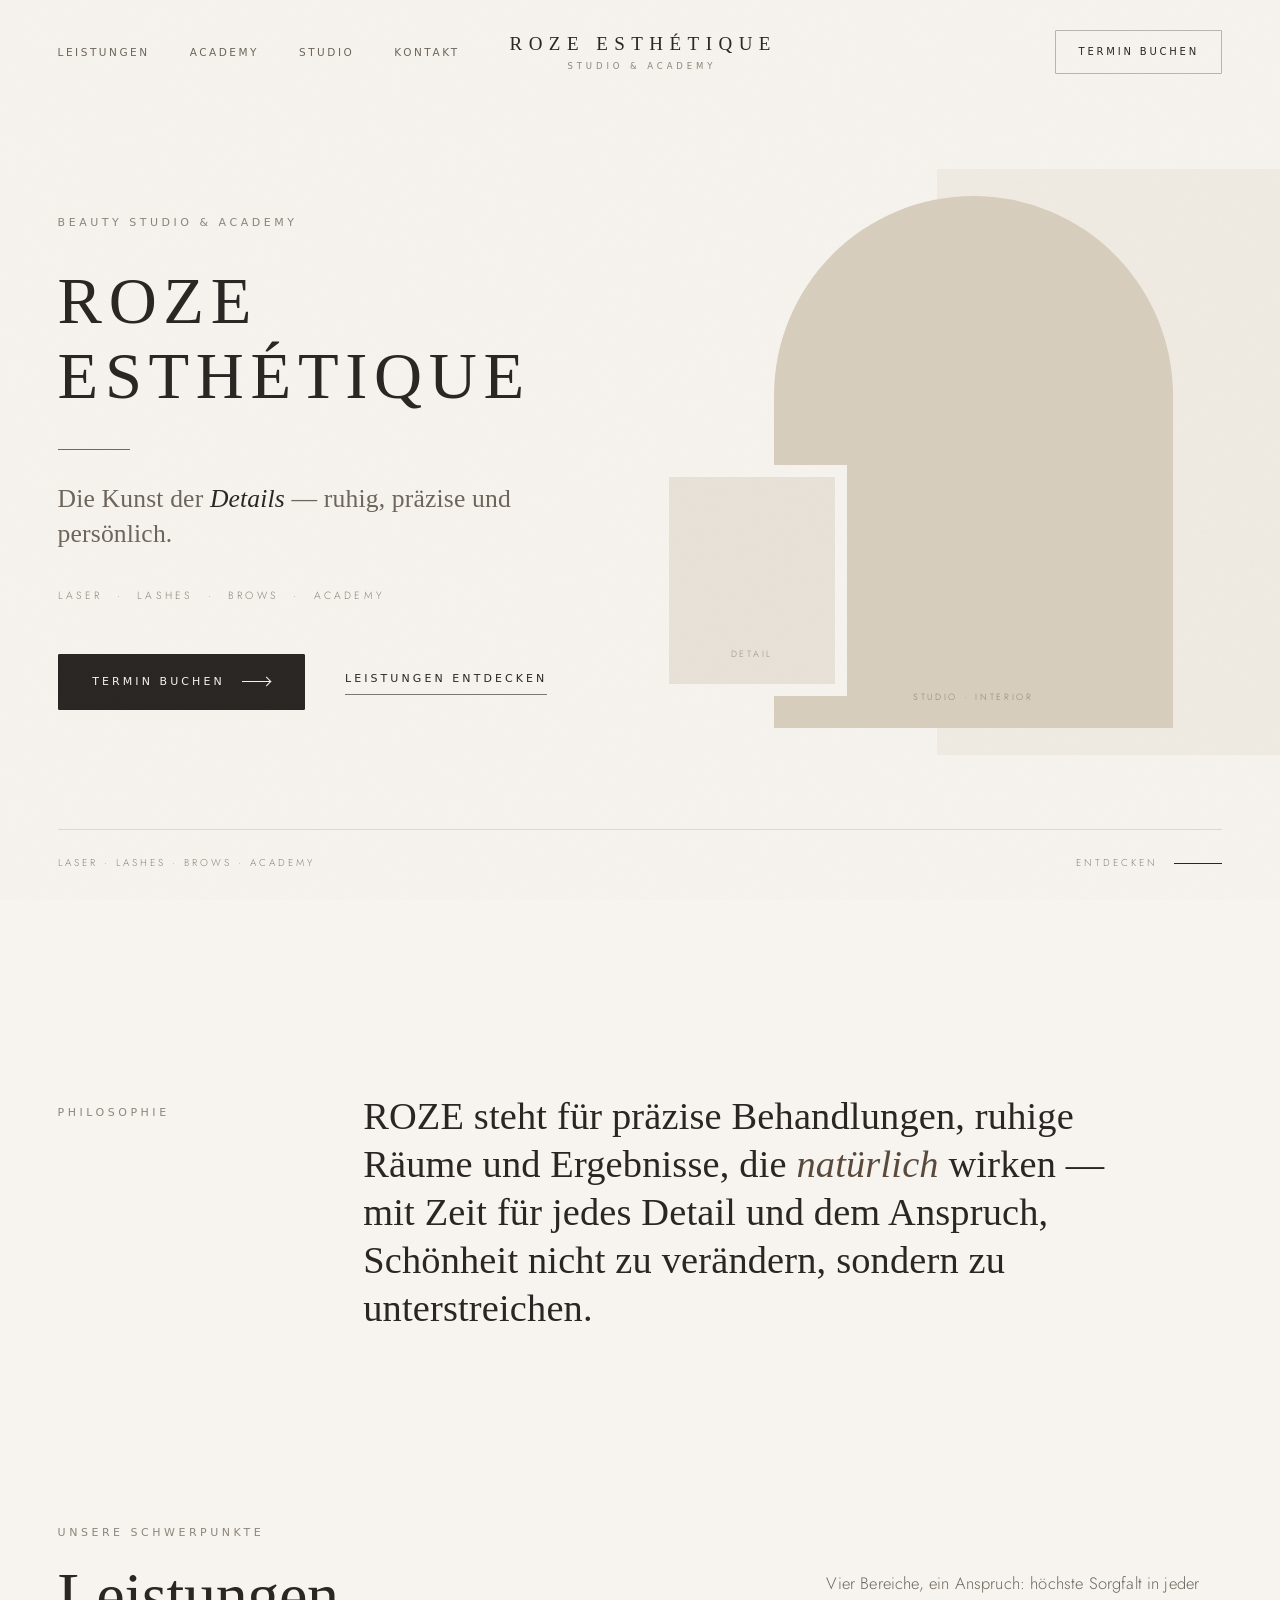
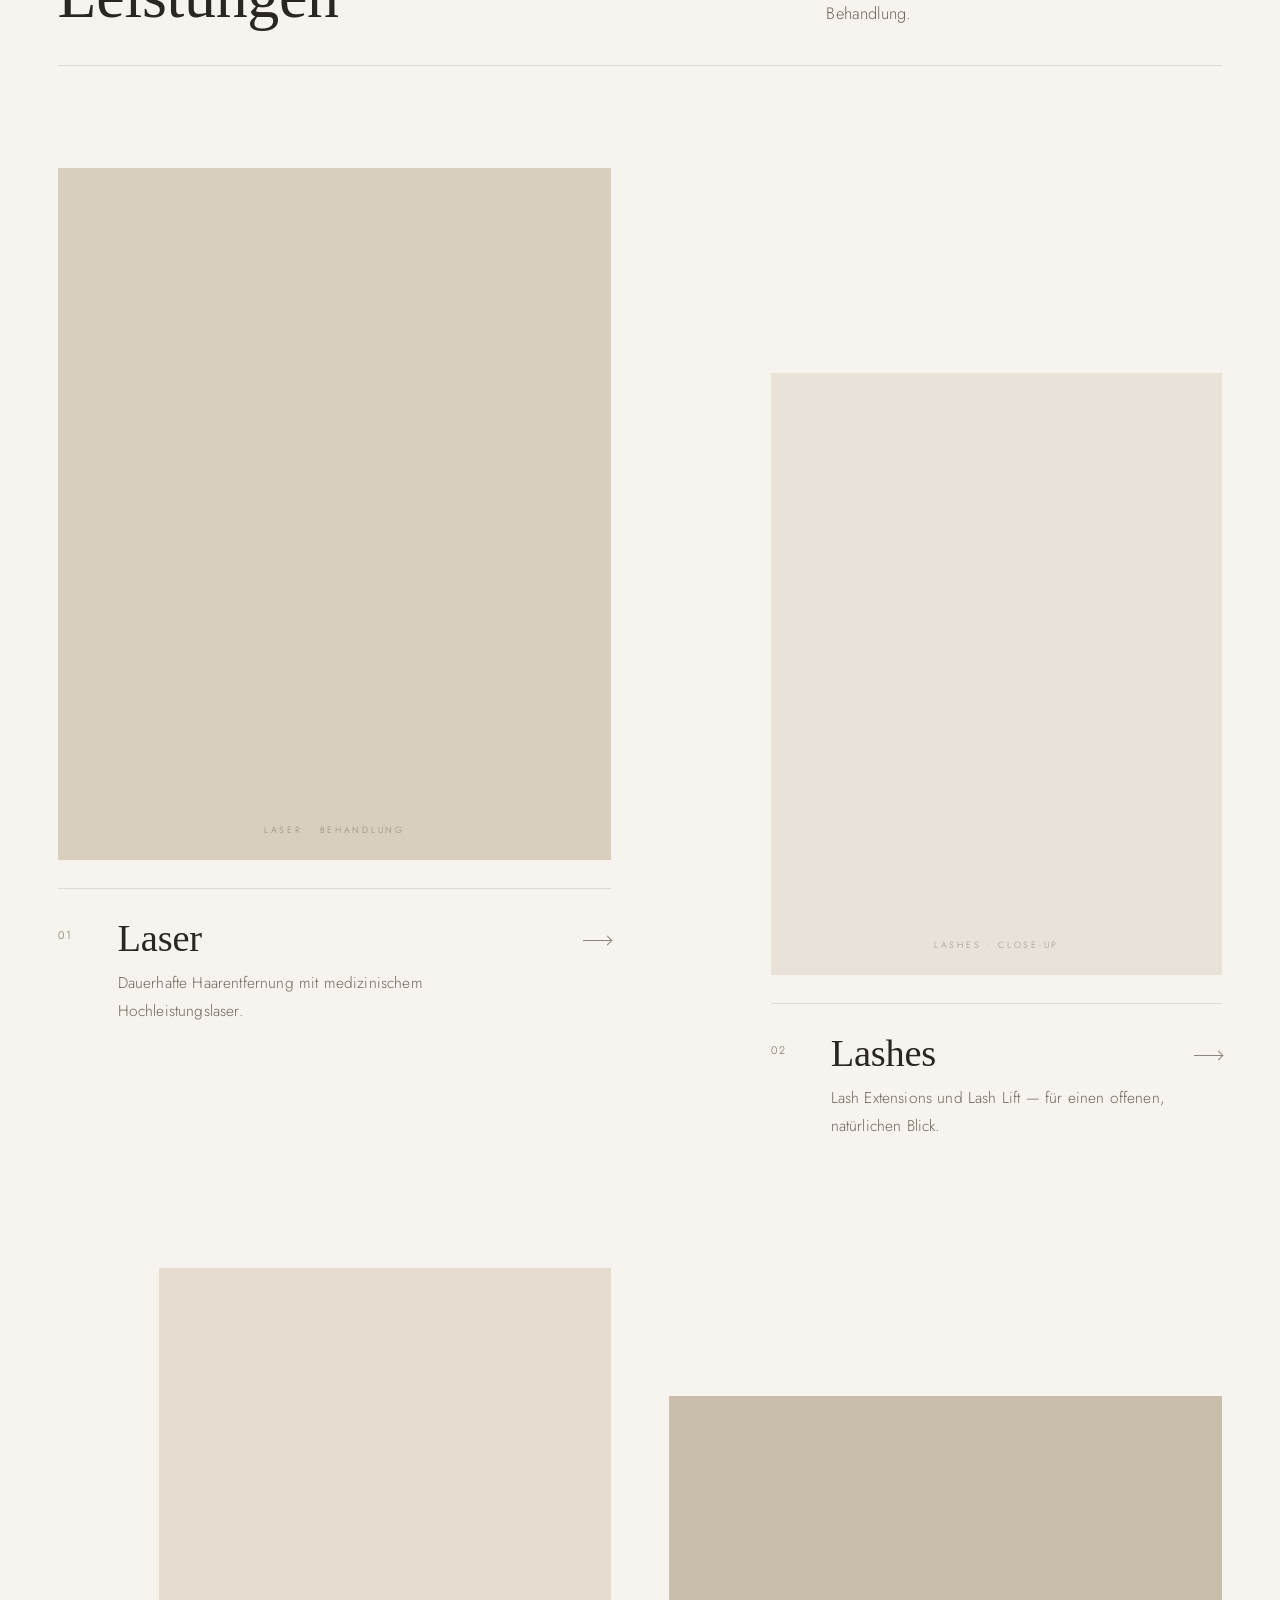
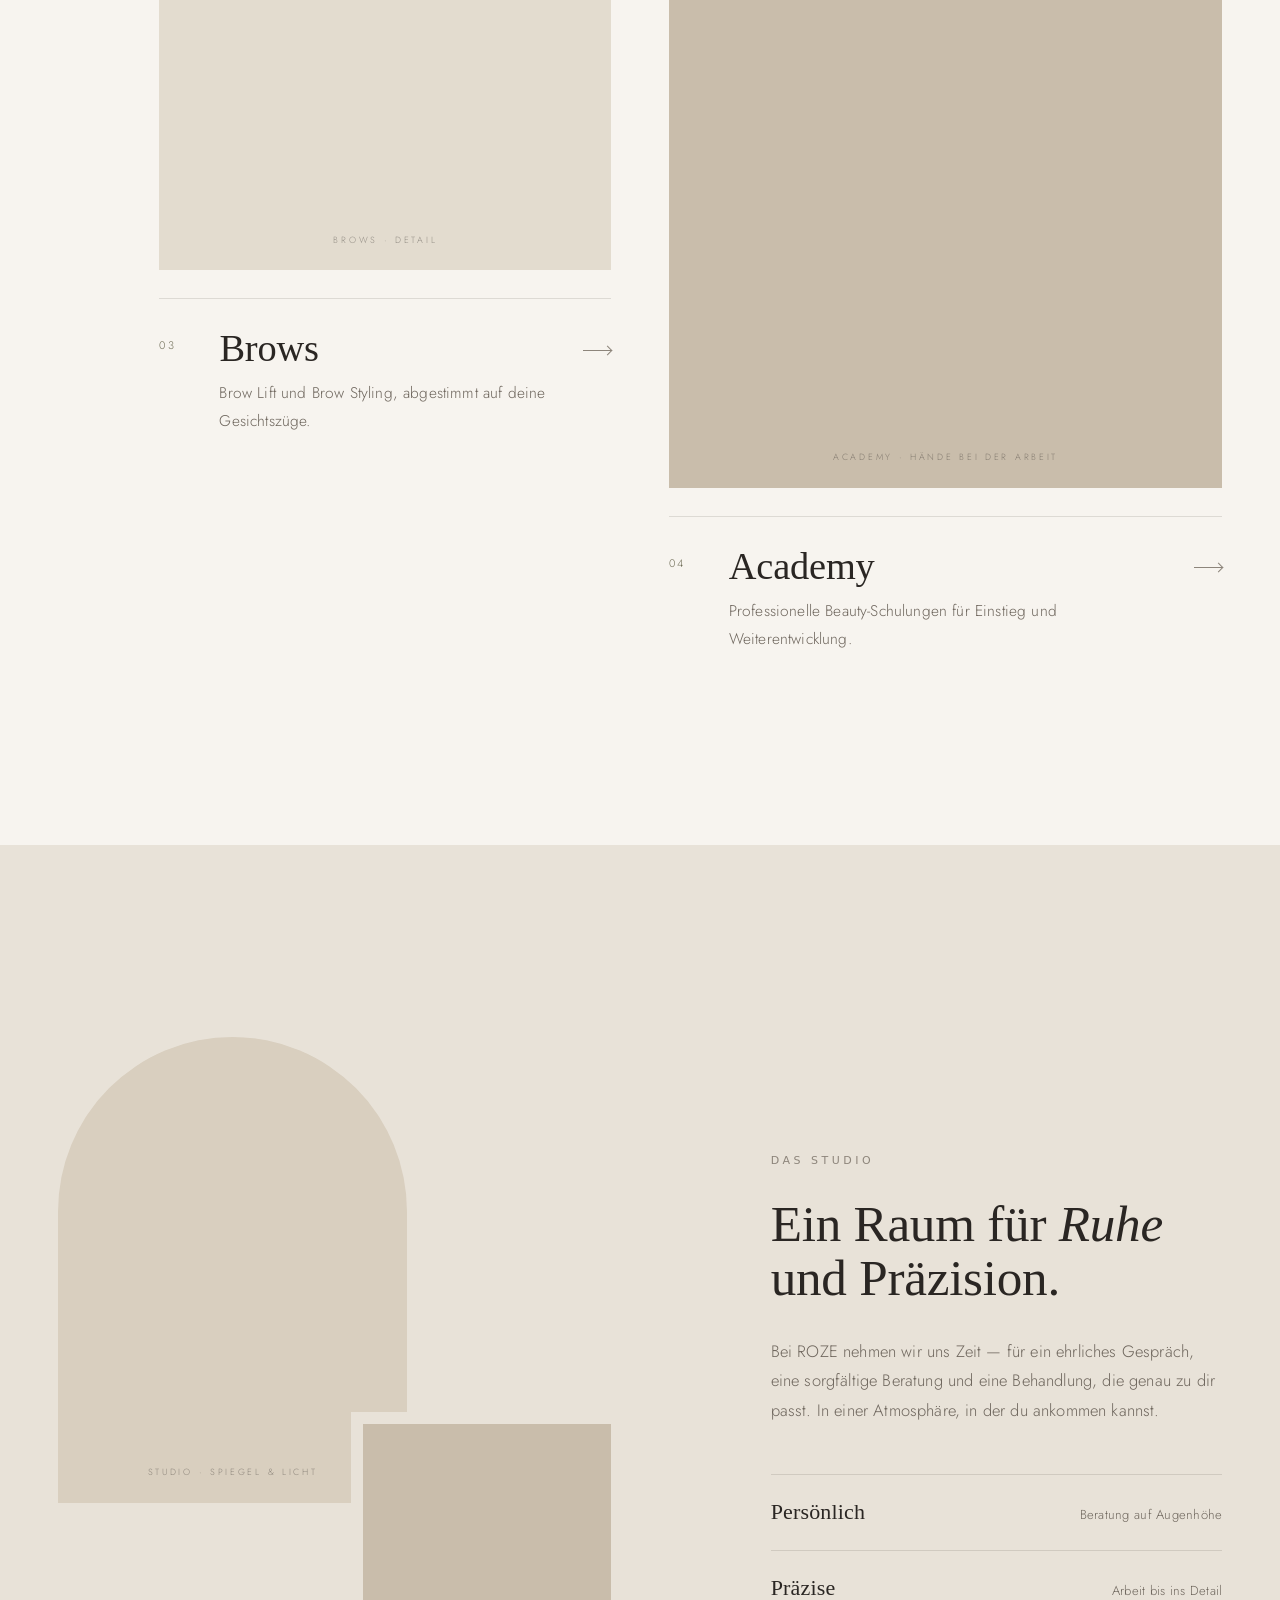
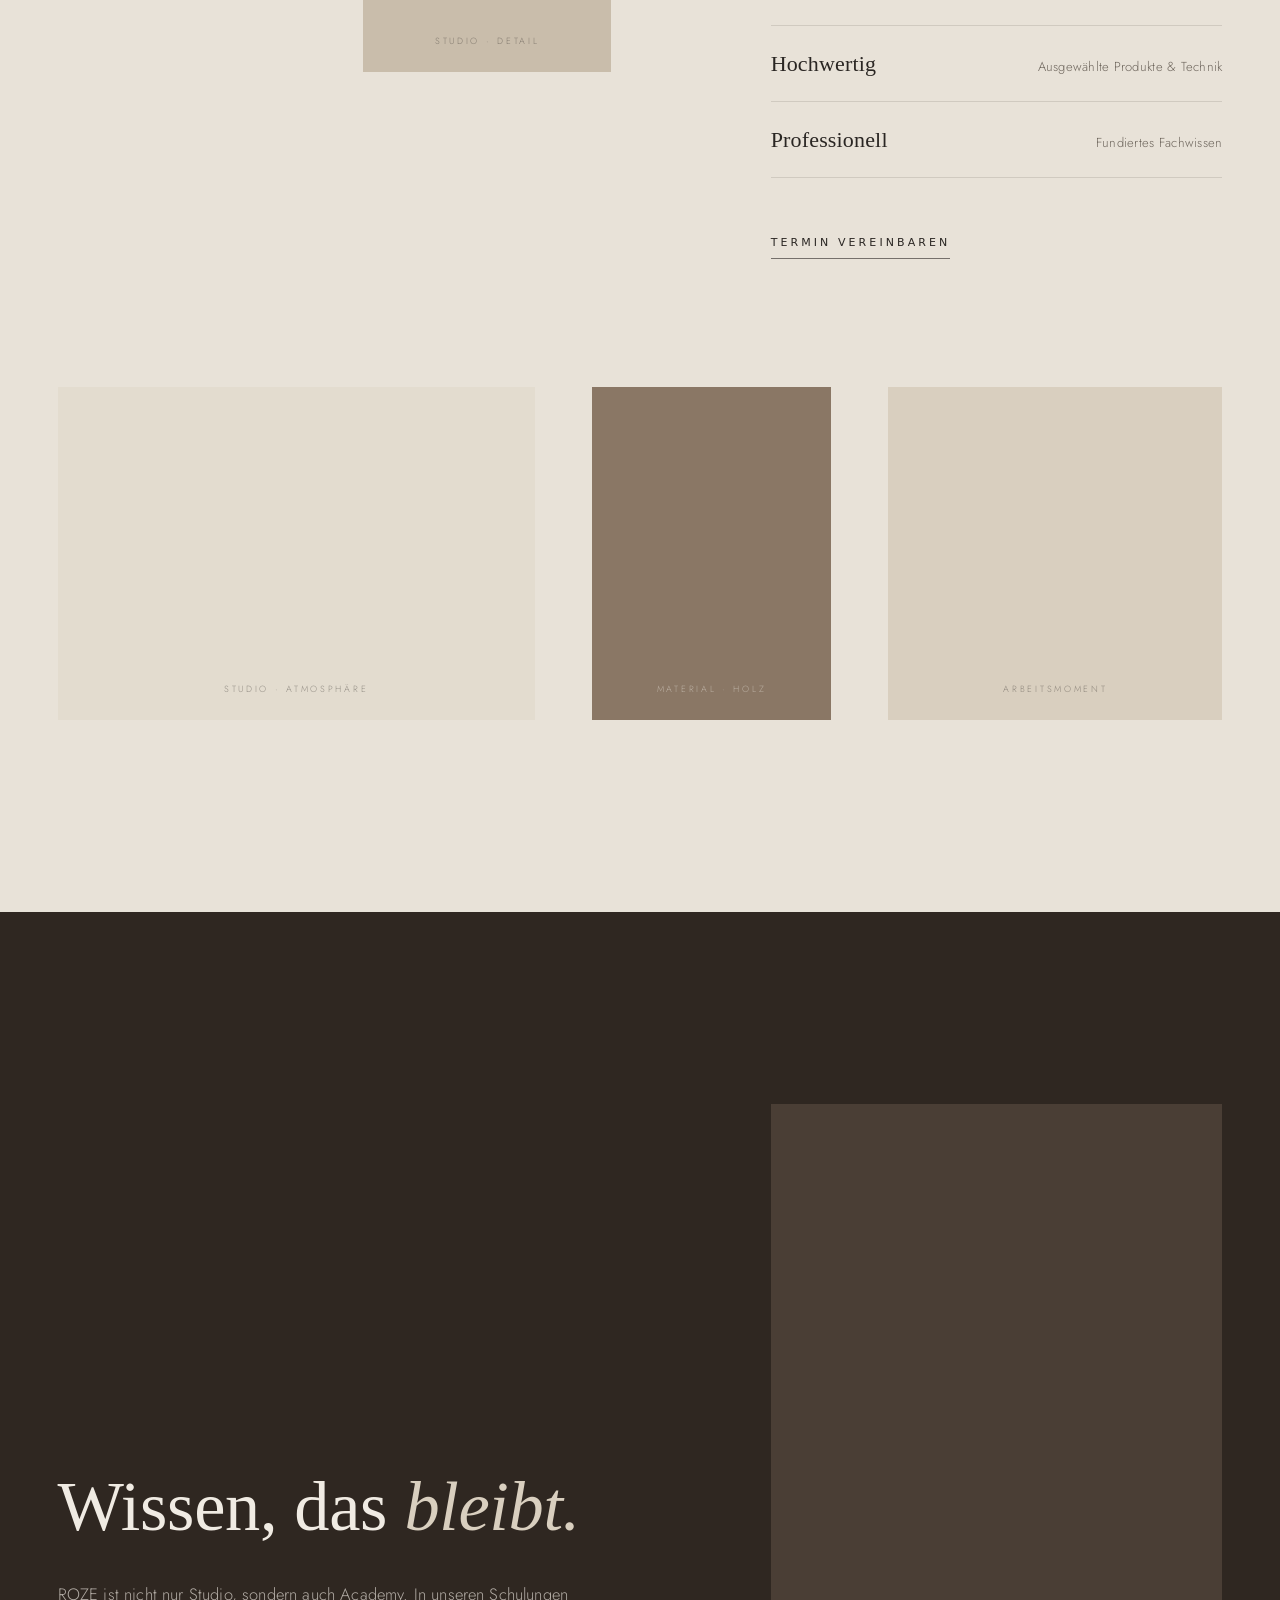
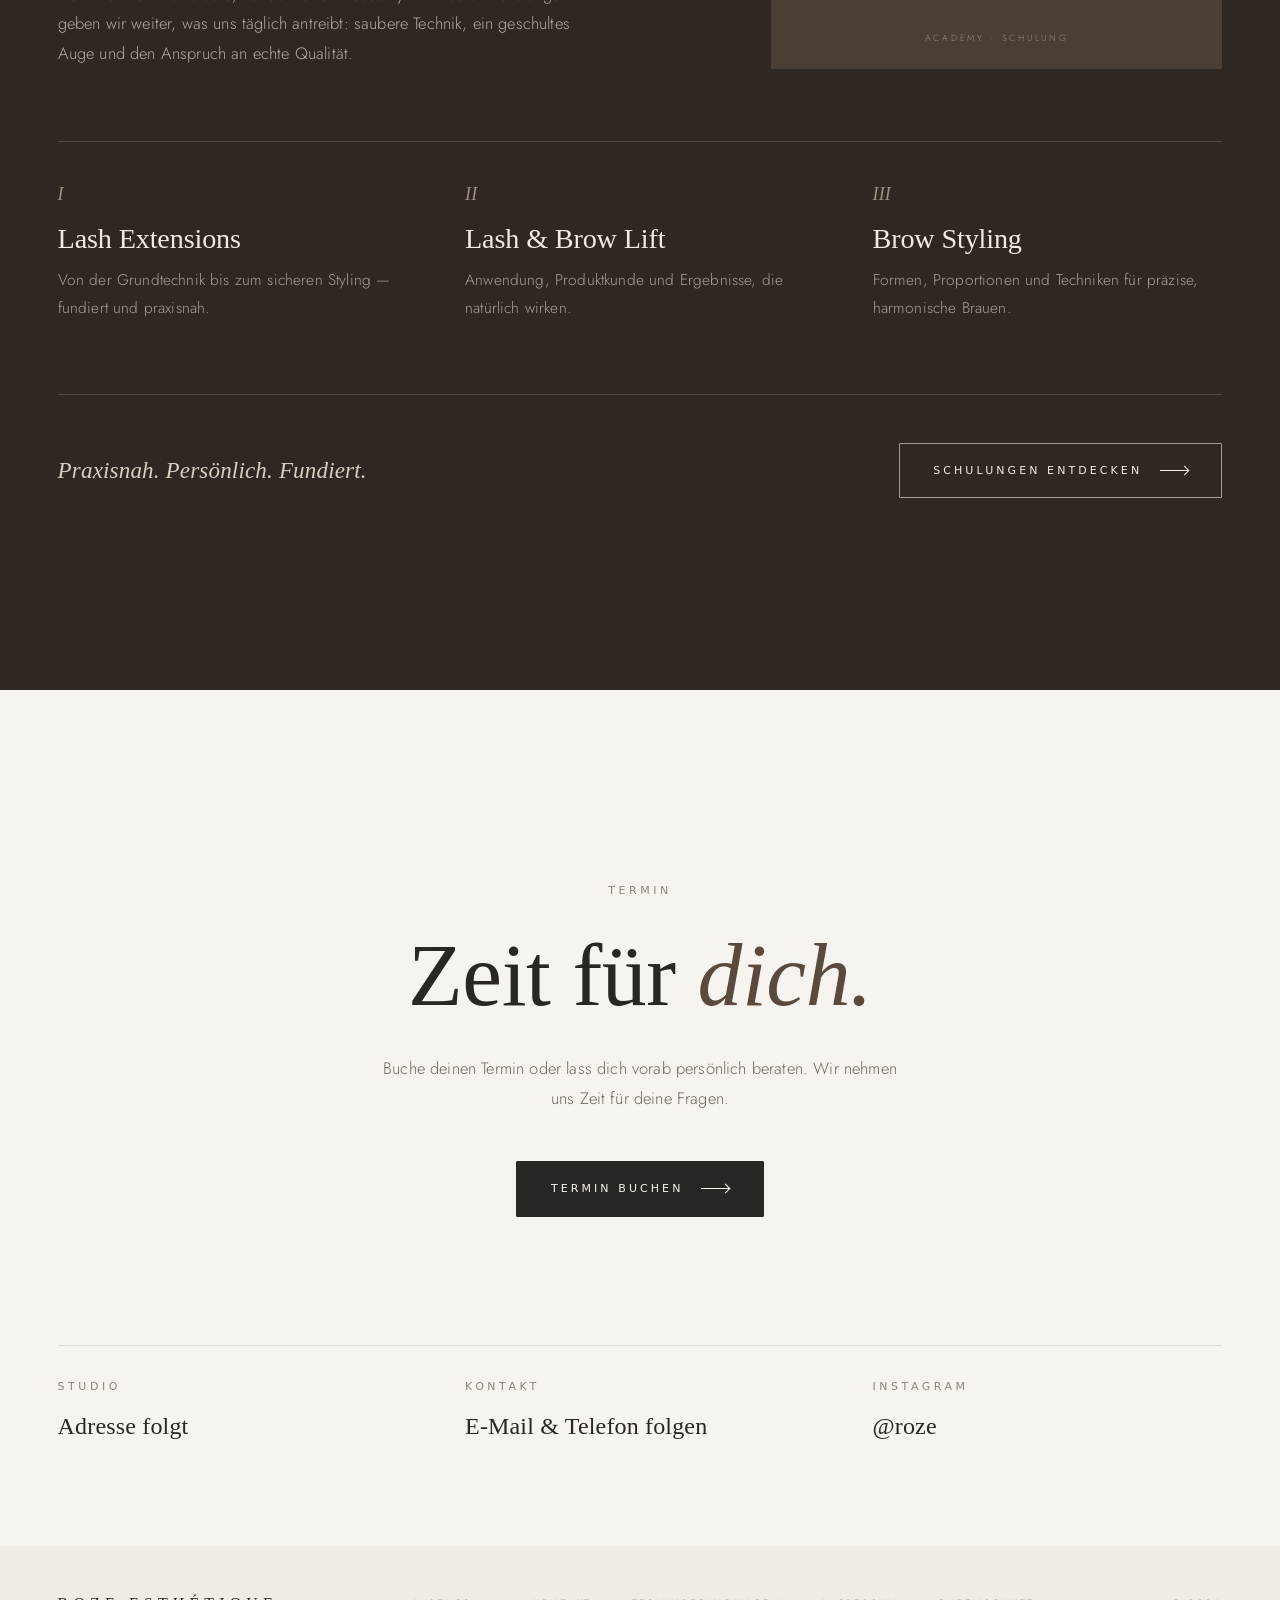
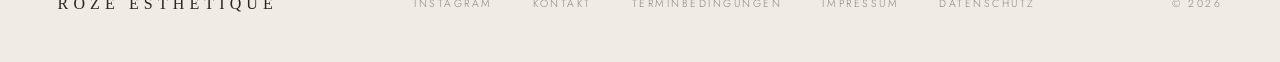
==== commit 31ed8071: "Restyle site with warm neutral interior palette and add Terminbedingungen page Co-Authored-By: Claud" ====
--- a/index.html
+++ b/index.html
@@ -5,9 +5,9 @@
   <meta name="viewport" content="width=device-width, initial-scale=1.0">
   <title>ROZE ESTHÉTIQUE | studio &amp; academy</title>
   <meta name="description" content="ROZE ESTHÉTIQUE – Studio &amp; Academy für dauerhafte Haarentfernung mit Hochleistungslaser, Lash Extensions, Lash Lift, Brow Lift und Brow Styling sowie professionelle Beauty-Schulungen.">
-  <meta name="theme-color" content="#fbf9f6">
-  <link rel="preload" href="assets/fonts/cormorant-garamond-latin-300-normal.woff2" as="font" type="font/woff2" crossorigin>
-  <link rel="preload" href="assets/fonts/inter-latin-300-normal.woff2" as="font" type="font/woff2" crossorigin>
+  <meta name="theme-color" content="#f7f4ef">
+  <link rel="preload" href="assets/fonts/instrument-serif-latin-400-normal.woff2" as="font" type="font/woff2" crossorigin>
+  <link rel="preload" href="assets/fonts/jost-latin-300-normal.woff2" as="font" type="font/woff2" crossorigin>
   <link rel="stylesheet" href="assets/css/style.css">
   <script>document.documentElement.classList.add("js");</script>
   <script src="assets/js/main.js" defer></script>
@@ -30,12 +30,12 @@
       </button>
 
       <a class="brand" href="#top" aria-label="ROZE ESTHÉTIQUE – zur Startseite">
-        <span class="brand__name">ROZE</span>
-        <span class="brand__sub">Esthétique</span>
+        <span class="brand__name">ROZE ESTHÉTIQUE</span>
+        <span class="brand__sub">Studio &amp; Academy</span>
       </a>
 
       <div class="header-cta">
-        <a class="btn" href="#kontakt">Termin buchen</a>
+        <a class="btn btn--sm" href="#kontakt">Termin buchen</a>
       </div>
     </div>
   </header>
@@ -56,14 +56,20 @@
     <section class="hero" aria-label="Einleitung">
       <div class="container hero__grid">
         <div class="hero__content">
-          <p class="eyebrow reveal">ROZE ESTHÉTIQUE — Studio &amp; Academy</p>
-
-          <h1 class="display hero__title reveal" style="--delay: .1s">
-            <span>Die Kunst</span>
-            <span class="indent">der <em>Details.</em></span>
+          <p class="eyebrow reveal">Beauty Studio &amp; Academy</p>
+
+          <h1 class="hero__brand reveal" style="--delay: .1s">
+            <span>ROZE</span>
+            <span>ESTHÉTIQUE</span>
           </h1>
 
-          <ul class="hero__disciplines reveal" style="--delay: .25s" aria-label="Schwerpunkte">
+          <span class="hero__rule reveal" style="--delay: .2s" aria-hidden="true"></span>
+
+          <p class="hero__tagline reveal" style="--delay: .25s">
+            Die Kunst der <em>Details</em> — ruhig, präzise und persönlich.
+          </p>
+
+          <ul class="hero__disciplines reveal" style="--delay: .3s" aria-label="Schwerpunkte">
             <li>Laser</li>
             <li>Lashes</li>
             <li>Brows</li>
@@ -77,16 +83,18 @@
         </div>
 
         <div class="hero__visual">
-          <!-- Bild: z. B. ruhige Editorial-Aufnahme / Close-up -->
-          <figure class="media media--tone-1 reveal-media" data-label="Editorial · Close-up" style="--delay: .2s"></figure>
-          <span class="hero__visual-note" aria-hidden="true">Beauty, elevated</span>
+          <span class="hero__niche" aria-hidden="true"></span>
+          <!-- Bild: z. B. Studio-Interior mit Spiegel / warmes Licht -->
+          <figure class="media media--arch media--stone reveal-media" data-label="Studio · Interior" style="--delay: .15s"></figure>
+          <!-- Bild: z. B. Detail – Olivenzweig, Stoff, Travertin -->
+          <figure class="media hero__detail media--sand reveal-media" data-label="Detail" style="--delay: .45s"></figure>
         </div>
       </div>
 
       <div class="container">
         <div class="hero__footer">
           <span>Laser · Lashes · Brows · Academy</span>
-          <a class="scroll-cue" href="#intro">Scroll <span class="scroll-cue__line" aria-hidden="true"></span></a>
+          <a class="scroll-cue" href="#intro">Entdecken <span class="scroll-cue__line" aria-hidden="true"></span></a>
         </div>
       </div>
     </section>
@@ -105,55 +113,63 @@
     <section class="services" id="leistungen" aria-labelledby="leistungen-title">
       <div class="container">
         <header class="section-head">
-          <h2 class="display section-head__title reveal" id="leistungen-title">Leistungen</h2>
-          <div class="section-head__aside reveal" style="--delay: .1s">
-            <p class="eyebrow">Unsere Schwerpunkte</p>
-            <p class="lead">Vier Bereiche, ein Anspruch: höchste Sorgfalt in jeder Behandlung.</p>
-          </div>
+          <div>
+            <p class="eyebrow reveal">Unsere Schwerpunkte</p>
+            <h2 class="section-head__title reveal" id="leistungen-title" style="--delay: .1s">Leistungen</h2>
+          </div>
+          <p class="lead section-head__aside reveal" style="--delay: .2s">Vier Bereiche, ein Anspruch: höchste Sorgfalt in jeder Behandlung.</p>
         </header>
 
         <div class="services__grid">
           <!-- später: laser.html -->
           <a class="service" href="#kontakt">
-            <figure class="media media--portrait media--tone-2 reveal-media" data-label="Laser · Behandlung"></figure>
+            <figure class="media media--portrait media--stone reveal-media" data-label="Laser · Behandlung"></figure>
             <div class="service__meta reveal">
               <span class="service__index">01</span>
-              <h3 class="service__title">Laser</h3>
-              <span class="service__more" aria-hidden="true"></span>
-              <p class="service__desc">Dauerhafte Haarentfernung mit medizinischem Hochleistungslaser.</p>
+              <div>
+                <h3 class="service__title">Laser</h3>
+                <p class="service__desc">Dauerhafte Haarentfernung mit medizinischem Hochleistungslaser.</p>
+              </div>
+              <span class="service__arrow" aria-hidden="true"></span>
             </div>
           </a>
 
           <!-- später: lashes.html -->
           <a class="service" href="#kontakt">
-            <figure class="media media--tall media--tone-3 reveal-media" data-label="Lashes · Close-up"></figure>
+            <figure class="media media--tall media--sand reveal-media" data-label="Lashes · Close-up"></figure>
             <div class="service__meta reveal">
               <span class="service__index">02</span>
-              <h3 class="service__title">Lashes</h3>
-              <span class="service__more" aria-hidden="true"></span>
-              <p class="service__desc">Lash Extensions und Lash Lift — für einen offenen, natürlichen Blick.</p>
+              <div>
+                <h3 class="service__title">Lashes</h3>
+                <p class="service__desc">Lash Extensions und Lash Lift — für einen offenen, natürlichen Blick.</p>
+              </div>
+              <span class="service__arrow" aria-hidden="true"></span>
             </div>
           </a>
 
           <!-- später: brows.html -->
           <a class="service" href="#kontakt">
-            <figure class="media media--tall media--tone-1 reveal-media" data-label="Brows · Detail"></figure>
+            <figure class="media media--tall media--linen reveal-media" data-label="Brows · Detail"></figure>
             <div class="service__meta reveal">
               <span class="service__index">03</span>
-              <h3 class="service__title">Brows</h3>
-              <span class="service__more" aria-hidden="true"></span>
-              <p class="service__desc">Brow Lift und Brow Styling, abgestimmt auf deine Gesichtszüge.</p>
+              <div>
+                <h3 class="service__title">Brows</h3>
+                <p class="service__desc">Brow Lift und Brow Styling, abgestimmt auf deine Gesichtszüge.</p>
+              </div>
+              <span class="service__arrow" aria-hidden="true"></span>
             </div>
           </a>
 
           <!-- später: academy.html -->
           <a class="service" href="#academy">
-            <figure class="media media--portrait media--tone-4 reveal-media" data-label="Academy · Hände bei der Arbeit"></figure>
+            <figure class="media media--portrait media--taupe reveal-media" data-label="Academy · Hände bei der Arbeit"></figure>
             <div class="service__meta reveal">
               <span class="service__index">04</span>
-              <h3 class="service__title">Academy</h3>
-              <span class="service__more" aria-hidden="true"></span>
-              <p class="service__desc">Professionelle Beauty-Schulungen für Einstieg und Weiterentwicklung.</p>
+              <div>
+                <h3 class="service__title">Academy</h3>
+                <p class="service__desc">Professionelle Beauty-Schulungen für Einstieg und Weiterentwicklung.</p>
+              </div>
+              <span class="service__arrow" aria-hidden="true"></span>
             </div>
           </a>
         </div>
@@ -165,13 +181,13 @@
       <div class="container">
         <div class="studio__grid">
           <div class="studio__images">
-            <figure class="media media--tall media--tone-2 reveal-media" data-label="Studio · Interior"></figure>
-            <figure class="media media--square media--tone-3 reveal-media" data-label="Studio · Detail" style="--delay: .2s"></figure>
+            <figure class="media media--arch media--stone reveal-media" data-label="Studio · Spiegel &amp; Licht"></figure>
+            <figure class="media media--square media--taupe reveal-media" data-label="Studio · Detail" style="--delay: .2s"></figure>
           </div>
 
           <div class="studio__content">
             <p class="eyebrow reveal">Das Studio</p>
-            <h2 class="display studio__title reveal" id="studio-title" style="--delay: .1s">Ein Raum für <em>Ruhe</em> und Präzision.</h2>
+            <h2 class="studio__title reveal" id="studio-title" style="--delay: .1s">Ein Raum für <em>Ruhe</em> und Präzision.</h2>
             <p class="lead reveal" style="--delay: .2s">
               Bei ROZE nehmen wir uns Zeit — für ein ehrliches Gespräch, eine sorgfältige Beratung und eine Behandlung, die genau zu dir passt. In einer Atmosphäre, in der du ankommen kannst.
             </p>
@@ -188,9 +204,9 @@
         </div>
 
         <div class="studio__strip">
-          <figure class="media media--tone-1 reveal-media" data-label="Studio · Atmosphäre"></figure>
-          <figure class="media media--tone-4 reveal-media" data-label="Detail" style="--delay: .15s"></figure>
-          <figure class="media media--tone-2 reveal-media" data-label="Arbeitsmoment" style="--delay: .3s"></figure>
+          <figure class="media media--linen reveal-media" data-label="Studio · Atmosphäre"></figure>
+          <figure class="media media--wood reveal-media" data-label="Material · Holz" style="--delay: .15s"></figure>
+          <figure class="media media--stone reveal-media" data-label="Arbeitsmoment" style="--delay: .3s"></figure>
         </div>
       </div>
     </section>
@@ -200,30 +216,30 @@
       <div class="container academy__grid">
         <div class="academy__intro">
           <p class="eyebrow reveal">ROZE Academy</p>
-          <h2 class="display academy__title reveal" id="academy-title" style="--delay: .1s">Wissen, das <em>bleibt.</em></h2>
+          <h2 class="academy__title reveal" id="academy-title" style="--delay: .1s">Wissen, das <em>bleibt.</em></h2>
           <p class="lead reveal" style="--delay: .2s">
             ROZE ist nicht nur Studio, sondern auch Academy. In unseren Schulungen geben wir weiter, was uns täglich antreibt: saubere Technik, ein geschultes Auge und den Anspruch an echte Qualität.
           </p>
         </div>
 
         <div class="academy__visual">
-          <figure class="media media--portrait media--tone-dark reveal-media" data-label="Academy · Schulung"></figure>
+          <figure class="media media--portrait media--umber reveal-media" data-label="Academy · Schulung"></figure>
         </div>
 
         <!-- Kursformate: Platzhalter, bitte an das tatsächliche Angebot anpassen -->
         <ol class="courses">
           <li class="course reveal">
-            <span class="course__num">I.</span>
+            <span class="course__num">I</span>
             <h3 class="course__title">Lash Extensions</h3>
             <p class="course__text">Von der Grundtechnik bis zum sicheren Styling — fundiert und praxisnah.</p>
           </li>
           <li class="course reveal" style="--delay: .1s">
-            <span class="course__num">II.</span>
+            <span class="course__num">II</span>
             <h3 class="course__title">Lash &amp; Brow Lift</h3>
             <p class="course__text">Anwendung, Produktkunde und Ergebnisse, die natürlich wirken.</p>
           </li>
           <li class="course reveal" style="--delay: .2s">
-            <span class="course__num">III.</span>
+            <span class="course__num">III</span>
             <h3 class="course__title">Brow Styling</h3>
             <p class="course__text">Formen, Proportionen und Techniken für präzise, harmonische Brauen.</p>
           </li>
@@ -242,7 +258,7 @@
       <div class="container">
         <div class="contact__top">
           <p class="eyebrow reveal">Termin</p>
-          <h2 class="display contact__title reveal" id="kontakt-title" style="--delay: .1s">Zeit für <em>dich.</em></h2>
+          <h2 class="contact__title reveal" id="kontakt-title" style="--delay: .1s">Zeit für <em>dich.</em></h2>
           <p class="lead reveal" style="--delay: .2s">
             Buche deinen Termin oder lass dich vorab persönlich beraten. Wir nehmen uns Zeit für deine Fragen.
           </p>
@@ -277,6 +293,7 @@
       <nav class="footer-links" aria-label="Footer">
         <a href="#">Instagram</a>
         <a href="#kontakt">Kontakt</a>
+        <a href="terminbedingungen.html">Terminbedingungen</a>
         <a href="#">Impressum</a>
         <a href="#">Datenschutz</a>
       </nav>
--- a/assets/css/style.css
+++ b/assets/css/style.css
@@ -1,84 +1,86 @@
 /* ==========================================================================
    ROZE ESTHÉTIQUE — studio & academy
+   Palette derived from the studio interior: travertine, linen, cream
+   upholstery, dark wood, black details, olive.
    ========================================================================== */
 
 /* Fonts (self-hosted, no external requests) ------------------------------- */
 
 @font-face {
-  font-family: "Cormorant Garamond";
-  src: url("../fonts/cormorant-garamond-latin-300-normal.woff2") format("woff2");
+  font-family: "Instrument Serif";
+  src: url("../fonts/instrument-serif-latin-400-normal.woff2") format("woff2");
+  font-weight: 400;
+  font-style: normal;
+  font-display: swap;
+}
+@font-face {
+  font-family: "Instrument Serif";
+  src: url("../fonts/instrument-serif-latin-400-italic.woff2") format("woff2");
+  font-weight: 400;
+  font-style: italic;
+  font-display: swap;
+}
+@font-face {
+  font-family: "Jost";
+  src: url("../fonts/jost-latin-300-normal.woff2") format("woff2");
   font-weight: 300;
   font-style: normal;
   font-display: swap;
 }
 @font-face {
-  font-family: "Cormorant Garamond";
-  src: url("../fonts/cormorant-garamond-latin-400-normal.woff2") format("woff2");
+  font-family: "Jost";
+  src: url("../fonts/jost-latin-400-normal.woff2") format("woff2");
   font-weight: 400;
   font-style: normal;
   font-display: swap;
 }
 @font-face {
-  font-family: "Cormorant Garamond";
-  src: url("../fonts/cormorant-garamond-latin-400-italic.woff2") format("woff2");
-  font-weight: 400;
-  font-style: italic;
-  font-display: swap;
-}
-@font-face {
-  font-family: "Cormorant Garamond";
-  src: url("../fonts/cormorant-garamond-latin-500-normal.woff2") format("woff2");
+  font-family: "Jost";
+  src: url("../fonts/jost-latin-500-normal.woff2") format("woff2");
   font-weight: 500;
   font-style: normal;
   font-display: swap;
 }
-@font-face {
-  font-family: "Inter";
-  src: url("../fonts/inter-latin-300-normal.woff2") format("woff2");
-  font-weight: 300;
-  font-style: normal;
-  font-display: swap;
-}
-@font-face {
-  font-family: "Inter";
-  src: url("../fonts/inter-latin-400-normal.woff2") format("woff2");
-  font-weight: 400;
-  font-style: normal;
-  font-display: swap;
-}
-@font-face {
-  font-family: "Inter";
-  src: url("../fonts/inter-latin-500-normal.woff2") format("woff2");
-  font-weight: 500;
-  font-style: normal;
-  font-display: swap;
-}
 
 /* Tokens ------------------------------------------------------------------ */
 
 :root {
-  --warm-white: #fbf9f6;
-  --off-white: #f5f1eb;
-  --creme: #ece5da;
-  --greige: #d6cdc0;
-  --warm-grey: #9c948a;
-  --taupe: #7d7368;
-  --charcoal: #2b2826;
-  --black: #161514;
-
-  --text: var(--charcoal);
-  --text-muted: #6f6861;
-  --line: rgba(43, 40, 38, 0.14);
-  --line-strong: rgba(43, 40, 38, 0.32);
-
-  --serif: "Cormorant Garamond", "Times New Roman", serif;
-  --sans: "Inter", system-ui, -apple-system, "Helvetica Neue", Arial, sans-serif;
-
-  --gutter: clamp(1rem, 4vw, 3.5rem);
-  --max: 1440px;
-  --section: clamp(6rem, 14vw, 12rem);
-
-  --ease: cubic-bezier(0.22, 0.61, 0.36, 1);
+  /* Light neutrals */
+  --ivory: #f7f4ef;        /* main background, warm off-white */
+  --cream: #f0ebe3;        /* cream upholstery */
+  --greige: #e8e2d8;       /* very light greige */
+  --linen: #e3dccf;        /* soft fabrics */
+  --travertine: #d9cfbf;   /* stone */
+  --stone: #c9bdab;        /* deeper stone */
+
+  /* Mid & dark neutrals */
+  --taupe: #9e917f;
+  --warm-grey: #847c72;
+  --wood: #5a4a3d;         /* dark wood */
+  --espresso: #2f2721;     /* darkest wood, academy background */
+  --anthracite: #2a2623;   /* text */
+  --black: #151311;
+
+  /* Accent — olive, used only in tiny doses */
+  --olive: #6f6d57;
+
+  --text: var(--anthracite);
+  --text-muted: #6e665d;
+  --text-soft: #8d857b;
+  --line: rgba(47, 39, 33, 0.13);
+  --line-strong: rgba(47, 39, 33, 0.3);
+
+  --serif: "Instrument Serif", "Times New Roman", serif;
+  --sans: "Jost", "Futura", "Century Gothic", system-ui, sans-serif;
+
+  --gutter: clamp(1rem, 4.5vw, 4.5rem);
+  --max: 1480px;
+  --section: clamp(7rem, 15vw, 13rem);
+
+  --ease: cubic-bezier(0.25, 0.6, 0.3, 1);
+
+  /* Subtle paper/stone grain */
+  --grain: url("data:image/svg+xml,%3Csvg xmlns='http://www.w3.org/2000/svg' width='220' height='220'%3E%3Cfilter id='n'%3E%3CfeTurbulence type='fractalNoise' baseFrequency='.85' numOctaves='3' stitchTiles='stitch'/%3E%3CfeColorMatrix values='0 0 0 0 0.18 0 0 0 0 0.15 0 0 0 0 0.12 0 0 0 0.55 0'/%3E%3C/filter%3E%3Crect width='100%25' height='100%25' filter='url(%23n)'/%3E%3C/svg%3E");
 }
 
 /* Base -------------------------------------------------------------------- */
@@ -96,14 +98,26 @@
 
 body {
   margin: 0;
-  background: var(--warm-white);
+  background: var(--ivory);
   color: var(--text);
   font-family: var(--sans);
   font-weight: 300;
-  font-size: 1rem;
-  line-height: 1.7;
+  font-size: 1.03125rem;
+  line-height: 1.8;
+  letter-spacing: 0.01em;
   -webkit-font-smoothing: antialiased;
   text-rendering: optimizeLegibility;
+}
+
+/* Fine grain over the whole page, like natural stone and fabric */
+body::before {
+  content: "";
+  position: fixed;
+  inset: 0;
+  z-index: 100;
+  pointer-events: none;
+  background-image: var(--grain);
+  opacity: 0.045;
 }
 
 img {
@@ -126,6 +140,20 @@
   margin: 0;
 }
 
+h1,
+h2,
+h3 {
+  font-family: var(--serif);
+  font-weight: 400;
+  letter-spacing: -0.005em;
+  line-height: 1.05;
+}
+
+h2 em,
+h3 em {
+  font-style: italic;
+}
+
 ul,
 ol {
   padding: 0;
@@ -133,12 +161,12 @@
 }
 
 ::selection {
-  background: var(--creme);
+  background: var(--linen);
   color: var(--black);
 }
 
 :focus-visible {
-  outline: 1px solid var(--charcoal);
+  outline: 1px solid var(--anthracite);
   outline-offset: 4px;
 }
 
@@ -149,97 +177,91 @@
   padding: 0 var(--gutter);
 }
 
-.visually-hidden {
-  position: absolute;
-  width: 1px;
-  height: 1px;
-  overflow: hidden;
-  clip: rect(0 0 0 0);
-  white-space: nowrap;
-}
-
-/* Typography -------------------------------------------------------------- */
+/* Typography helpers ------------------------------------------------------ */
 
 .eyebrow {
+  font-family: var(--sans);
+  font-size: 0.6875rem;
+  font-weight: 400;
+  line-height: 1.6;
+  letter-spacing: 0.32em;
+  text-transform: uppercase;
+  color: var(--text-soft);
+}
+
+.lead {
+  font-size: 1.03125rem;
+  color: var(--text-muted);
+  max-width: 32em;
+}
+
+/* Buttons & links --------------------------------------------------------- */
+
+.btn {
+  display: inline-flex;
+  align-items: center;
+  gap: 1.1rem;
+  padding: 1.05rem 2.1rem;
+  border: 1px solid var(--anthracite);
+  border-radius: 1px;
   font-family: var(--sans);
   font-size: 0.6875rem;
   font-weight: 400;
   letter-spacing: 0.28em;
   text-transform: uppercase;
-  color: var(--text-muted);
-}
-
-.display {
-  font-family: var(--serif);
-  font-weight: 300;
-  line-height: 0.98;
-  letter-spacing: -0.015em;
-}
-
-.display em {
-  font-style: italic;
-  font-weight: 400;
-}
-
-.lead {
-  font-size: clamp(1rem, 1.2vw, 1.0625rem);
-  color: var(--text-muted);
-  max-width: 34em;
-}
-
-/* Links & buttons --------------------------------------------------------- */
-
-.btn {
-  display: inline-flex;
-  align-items: center;
-  gap: 1rem;
-  padding: 1.05rem 2rem;
-  border: 1px solid var(--charcoal);
-  font-family: var(--sans);
-  font-size: 0.6875rem;
-  font-weight: 500;
-  letter-spacing: 0.24em;
-  text-transform: uppercase;
-  color: var(--charcoal);
+  color: var(--anthracite);
   background: transparent;
-  transition: background-color 0.5s var(--ease), color 0.5s var(--ease), border-color 0.5s var(--ease);
+  transition: background-color 0.6s var(--ease), color 0.6s var(--ease), border-color 0.6s var(--ease);
 }
 
 .btn:hover {
-  background: var(--charcoal);
-  color: var(--warm-white);
+  background: var(--anthracite);
+  color: var(--ivory);
 }
 
 .btn--solid {
-  background: var(--charcoal);
-  color: var(--warm-white);
+  background: var(--anthracite);
+  color: var(--ivory);
 }
 
 .btn--solid:hover {
   background: transparent;
-  color: var(--charcoal);
+  color: var(--anthracite);
 }
 
 .btn--light {
-  border-color: var(--warm-white);
-  color: var(--warm-white);
+  border-color: rgba(240, 235, 227, 0.6);
+  color: var(--cream);
 }
 
 .btn--light:hover {
-  background: var(--warm-white);
-  color: var(--charcoal);
-}
-
-.btn .arrow {
+  background: var(--cream);
+  border-color: var(--cream);
+  color: var(--espresso);
+}
+
+.btn--sm {
+  padding: 0.75rem 1.4rem;
+  font-size: 0.625rem;
+  border-color: var(--line-strong);
+}
+
+.btn--sm:hover {
+  border-color: var(--anthracite);
+}
+
+.btn .arrow,
+.service__arrow {
+  position: relative;
   display: inline-block;
-  width: 1.5rem;
+  width: 1.75rem;
   height: 1px;
   background: currentColor;
-  position: relative;
-  transition: width 0.5s var(--ease);
-}
-
-.btn .arrow::after {
+  transition: width 0.6s var(--ease);
+}
+
+.btn .arrow::after,
+.service__arrow::after {
   content: "";
   position: absolute;
   right: 0;
@@ -252,16 +274,16 @@
 }
 
 .btn:hover .arrow {
-  width: 2.25rem;
+  width: 2.5rem;
 }
 
 .link-line {
   position: relative;
   display: inline-block;
-  padding-bottom: 0.35rem;
+  padding-bottom: 0.4rem;
   font-size: 0.6875rem;
-  font-weight: 500;
-  letter-spacing: 0.24em;
+  font-weight: 400;
+  letter-spacing: 0.28em;
   text-transform: uppercase;
 }
 
@@ -273,12 +295,13 @@
   width: 100%;
   height: 1px;
   background: currentColor;
+  opacity: 0.6;
   transform-origin: right;
-  transition: transform 0.6s var(--ease);
+  transition: transform 0.7s var(--ease);
 }
 
 .link-line:hover::after {
-  transform: scaleX(0.35);
+  transform: scaleX(0.3);
   transform-origin: left;
 }
 
@@ -290,41 +313,50 @@
 .media {
   position: relative;
   overflow: hidden;
-  background: var(--creme);
+  background-color: var(--linen);
 }
 
 .media img {
   width: 100%;
   height: 100%;
   object-fit: cover;
-  transition: transform 1.6s var(--ease);
+  transition: transform 1.8s var(--ease);
 }
 
 .media--portrait { aspect-ratio: 4 / 5; }
 .media--tall { aspect-ratio: 3 / 4; }
-.media--landscape { aspect-ratio: 3 / 2; }
 .media--square { aspect-ratio: 1 / 1; }
 
-.media--tone-1 { background: var(--creme); }
-.media--tone-2 { background: var(--greige); }
-.media--tone-3 { background: #e3dbcf; }
-.media--tone-4 { background: #cfc5b8; }
-.media--tone-dark { background: #3a3632; }
+/* Soft architecture: arched frame, like the studio's mirrors */
+.media--arch {
+  aspect-ratio: 3 / 4;
+  border-radius: 999px 999px 0 0;
+}
+
+.media--sand { background-color: var(--greige); }
+.media--linen { background-color: var(--linen); }
+.media--stone { background-color: var(--travertine); }
+.media--taupe { background-color: var(--stone); }
+.media--wood { background-color: #8a7765; }
+.media--umber { background-color: #4a3e35; }
 
 .media[data-label]::after {
   content: attr(data-label);
   position: absolute;
-  left: 1.25rem;
-  bottom: 1.1rem;
+  left: 50%;
+  bottom: 1.4rem;
+  transform: translateX(-50%);
+  white-space: nowrap;
   font-family: var(--sans);
-  font-size: 0.625rem;
-  letter-spacing: 0.24em;
+  font-size: 0.5625rem;
+  letter-spacing: 0.3em;
   text-transform: uppercase;
-  color: rgba(43, 40, 38, 0.5);
-}
-
-.media--tone-dark[data-label]::after {
-  color: rgba(251, 249, 246, 0.45);
+  color: rgba(42, 38, 35, 0.42);
+}
+
+.media--wood[data-label]::after,
+.media--umber[data-label]::after {
+  color: rgba(240, 235, 227, 0.5);
 }
 
 .media:has(img)::after {
@@ -333,7 +365,7 @@
 
 a:hover .media img,
 .media:hover img {
-  transform: scale(1.035);
+  transform: scale(1.03);
 }
 
 /* Header ------------------------------------------------------------------ */
@@ -342,14 +374,14 @@
   position: fixed;
   inset: 0 0 auto 0;
   z-index: 50;
-  transition: background-color 0.5s var(--ease), border-color 0.5s var(--ease);
   border-bottom: 1px solid transparent;
+  transition: background-color 0.6s var(--ease), border-color 0.6s var(--ease);
 }
 
 .site-header.is-scrolled {
-  background: rgba(251, 249, 246, 0.92);
-  backdrop-filter: blur(10px);
-  -webkit-backdrop-filter: blur(10px);
+  background: rgba(247, 244, 239, 0.94);
+  backdrop-filter: blur(12px);
+  -webkit-backdrop-filter: blur(12px);
   border-bottom-color: var(--line);
 }
 
@@ -357,7 +389,12 @@
   display: grid;
   grid-template-columns: 1fr auto 1fr;
   align-items: center;
-  height: 5.25rem;
+  height: 6.5rem;
+  transition: height 0.6s var(--ease);
+}
+
+.is-scrolled .header-inner {
+  height: 5rem;
 }
 
 .brand {
@@ -369,46 +406,53 @@
 .brand__name {
   display: block;
   font-family: var(--serif);
-  font-size: 1.375rem;
-  font-weight: 400;
-  letter-spacing: 0.28em;
-  margin-right: -0.28em;
+  font-size: 1.1875rem;
+  letter-spacing: 0.34em;
+  margin-right: -0.34em;
+  white-space: nowrap;
 }
 
 .brand__sub {
   display: block;
-  margin-top: 0.4rem;
-  font-size: 0.5625rem;
-  letter-spacing: 0.42em;
-  margin-right: -0.42em;
+  margin-top: 0.55rem;
+  font-size: 0.53125rem;
+  font-weight: 400;
+  letter-spacing: 0.46em;
+  margin-right: -0.46em;
+  text-transform: uppercase;
+  color: var(--text-soft);
+}
+
+.nav {
+  display: flex;
+  gap: 2.5rem;
+}
+
+.nav a {
+  position: relative;
+  font-size: 0.65625rem;
+  font-weight: 400;
+  letter-spacing: 0.24em;
   text-transform: uppercase;
   color: var(--text-muted);
-}
-
-.nav {
-  display: flex;
-  gap: 2.25rem;
-}
-
-.nav a {
-  position: relative;
-  font-size: 0.6875rem;
-  font-weight: 400;
-  letter-spacing: 0.22em;
-  text-transform: uppercase;
+  transition: color 0.4s var(--ease);
 }
 
 .nav a::after {
   content: "";
   position: absolute;
   left: 0;
-  bottom: -0.35rem;
+  bottom: -0.4rem;
   width: 100%;
   height: 1px;
   background: currentColor;
   transform: scaleX(0);
   transform-origin: left;
-  transition: transform 0.5s var(--ease);
+  transition: transform 0.6s var(--ease);
+}
+
+.nav a:hover {
+  color: var(--anthracite);
 }
 
 .nav a:hover::after {
@@ -417,10 +461,6 @@
 
 .header-cta {
   justify-self: end;
-}
-
-.header-cta .btn {
-  padding: 0.85rem 1.5rem;
 }
 
 .menu-toggle {
@@ -432,7 +472,7 @@
   border: 0;
   background: none;
   cursor: pointer;
-  color: var(--charcoal);
+  color: var(--anthracite);
 }
 
 .menu-toggle span {
@@ -441,7 +481,7 @@
   height: 1px;
   margin: 0.4rem 0;
   background: currentColor;
-  transition: transform 0.4s var(--ease), opacity 0.3s;
+  transition: transform 0.4s var(--ease);
 }
 
 .menu-open .menu-toggle span:first-child {
@@ -460,7 +500,7 @@
   flex-direction: column;
   justify-content: center;
   padding: 6rem var(--gutter) 3rem;
-  background: var(--warm-white);
+  background: var(--ivory);
   opacity: 0;
   visibility: hidden;
   transition: opacity 0.5s var(--ease), visibility 0.5s;
@@ -483,8 +523,8 @@
   display: block;
   padding: 1.1rem 0;
   font-family: var(--serif);
-  font-size: 2.25rem;
-  font-weight: 300;
+  font-size: 2.125rem;
+  line-height: 1.2;
 }
 
 .mobile-menu .btn {
@@ -498,7 +538,7 @@
   position: relative;
   min-height: 100vh;
   min-height: 100svh;
-  padding-top: 5.25rem;
+  padding-top: 6.5rem;
   display: flex;
   flex-direction: column;
 }
@@ -509,8 +549,8 @@
   grid-template-columns: repeat(12, 1fr);
   column-gap: var(--gutter);
   align-items: center;
-  padding-top: clamp(2rem, 6vh, 5rem);
-  padding-bottom: clamp(2rem, 6vh, 5rem);
+  padding-top: clamp(2rem, 5vh, 4rem);
+  padding-bottom: clamp(2.5rem, 6vh, 5rem);
 }
 
 .hero__content {
@@ -520,41 +560,58 @@
 }
 
 .hero__content .eyebrow {
-  margin-bottom: 2.5rem;
-}
-
-.hero__title {
-  font-size: clamp(3.5rem, 8.4vw, 8.5rem);
-}
-
-.hero__title span {
+  margin-bottom: 2.25rem;
+}
+
+.hero__brand {
+  font-size: clamp(2.75rem, 5.2vw, 5rem);
+  line-height: 1;
+  letter-spacing: 0.1em;
+}
+
+.hero__brand span {
   display: block;
 }
 
-.hero__title .indent {
-  padding-left: 0.9em;
+.hero__brand span + span {
+  margin-top: 0.12em;
+}
+
+.hero__rule {
+  display: block;
+  width: 4.5rem;
+  height: 1px;
+  margin: 2.5rem 0 2rem;
+  background: var(--olive);
+  opacity: 0.6;
+}
+
+.hero__tagline {
+  font-family: var(--serif);
+  font-size: clamp(1.375rem, 2vw, 1.75rem);
+  line-height: 1.35;
+  color: var(--text-muted);
+  max-width: 22em;
+}
+
+.hero__tagline em {
+  color: var(--anthracite);
 }
 
 .hero__disciplines {
   display: flex;
   flex-wrap: wrap;
-  align-items: center;
-  gap: 0.75rem 1.25rem;
-  margin-top: 2.75rem;
-  font-size: 0.6875rem;
-  letter-spacing: 0.26em;
+  gap: 0.5rem 0.9rem;
+  margin-top: 2.25rem;
+  font-size: 0.65625rem;
+  letter-spacing: 0.3em;
   text-transform: uppercase;
-  color: var(--text-muted);
+  color: var(--text-soft);
 }
 
 .hero__disciplines li + li::before {
-  content: "";
-  display: inline-block;
-  width: 1.5rem;
-  height: 1px;
-  margin-right: 1.25rem;
-  vertical-align: middle;
-  background: var(--line-strong);
+  content: "·";
+  margin-right: 0.9rem;
 }
 
 .hero__actions {
@@ -562,30 +619,40 @@
   flex-wrap: wrap;
   align-items: center;
   gap: 1.5rem 2.5rem;
-  margin-top: 3.25rem;
+  margin-top: 3rem;
 }
 
 .hero__visual {
-  grid-column: 8 / span 5;
+  grid-column: 7 / span 6;
   position: relative;
-}
-
-.hero__visual .media {
+  display: flex;
+  justify-content: flex-end;
+  padding: clamp(1.25rem, 3vh, 2.5rem) 0;
+}
+
+/* A quiet stone-coloured wall niche behind the arch */
+.hero__niche {
+  position: absolute;
+  top: 0;
+  bottom: 0;
+  right: calc(var(--gutter) * -1);
+  width: 62%;
+  background-color: var(--cream);
+}
+
+.hero__visual .media--arch {
+  position: relative;
+  width: min(72%, calc((100svh - 19rem) * 0.75));
+  margin-right: 9%;
+}
+
+.hero__detail {
+  position: absolute;
+  left: 0;
+  bottom: 12%;
+  width: 30%;
   aspect-ratio: 4 / 5;
-  max-height: calc(100svh - 12rem);
-  width: 100%;
-}
-
-.hero__visual-note {
-  position: absolute;
-  left: calc(var(--gutter) * -1 - 3rem);
-  bottom: 2.5rem;
-  writing-mode: vertical-rl;
-  transform: rotate(180deg);
-  font-size: 0.625rem;
-  letter-spacing: 0.3em;
-  text-transform: uppercase;
-  color: var(--text-muted);
+  outline: clamp(0.5rem, 1vw, 0.875rem) solid var(--ivory);
 }
 
 .hero__footer {
@@ -596,9 +663,9 @@
   padding-bottom: 1.75rem;
   border-top: 1px solid var(--line);
   font-size: 0.625rem;
-  letter-spacing: 0.26em;
+  letter-spacing: 0.3em;
   text-transform: uppercase;
-  color: var(--text-muted);
+  color: var(--text-soft);
 }
 
 .scroll-cue {
@@ -619,8 +686,8 @@
   content: "";
   position: absolute;
   inset: 0;
-  background: var(--charcoal);
-  animation: cue 2.8s var(--ease) infinite;
+  background: var(--anthracite);
+  animation: cue 3.2s var(--ease) infinite;
 }
 
 @keyframes cue {
@@ -643,46 +710,43 @@
 
 .statement .eyebrow {
   grid-column: 1 / span 3;
-  padding-top: 0.9rem;
+  padding-top: 0.75rem;
 }
 
 .statement__text {
   grid-column: 4 / span 8;
   font-family: var(--serif);
-  font-weight: 300;
-  font-size: clamp(1.875rem, 3.6vw, 3.375rem);
-  line-height: 1.18;
-  letter-spacing: -0.01em;
+  font-size: clamp(1.75rem, 3vw, 2.75rem);
+  line-height: 1.25;
 }
 
 .statement__text em {
-  font-style: italic;
-  color: var(--taupe);
+  color: var(--wood);
 }
 
 /* Section heads ----------------------------------------------------------- */
 
 .section-head {
-  display: grid;
-  grid-template-columns: repeat(12, 1fr);
-  column-gap: var(--gutter);
-  align-items: end;
-  padding-bottom: 2rem;
-  margin-bottom: clamp(3rem, 7vw, 6rem);
+  display: flex;
+  flex-wrap: wrap;
+  justify-content: space-between;
+  align-items: flex-end;
+  gap: 2rem var(--gutter);
+  padding-bottom: 2.25rem;
+  margin-bottom: clamp(3.5rem, 8vw, 7rem);
   border-bottom: 1px solid var(--line);
 }
 
+.section-head .eyebrow {
+  margin-bottom: 1.25rem;
+}
+
 .section-head__title {
-  grid-column: 1 / span 7;
-  font-size: clamp(2.75rem, 6vw, 5.5rem);
+  font-size: clamp(2.75rem, 5vw, 4.5rem);
 }
 
 .section-head__aside {
-  grid-column: 9 / span 4;
-}
-
-.section-head__aside .eyebrow {
-  margin-bottom: 1rem;
+  max-width: 24em;
 }
 
 /* Services ---------------------------------------------------------------- */
@@ -695,7 +759,7 @@
   display: grid;
   grid-template-columns: repeat(12, 1fr);
   column-gap: var(--gutter);
-  row-gap: clamp(4rem, 9vw, 8rem);
+  row-gap: clamp(4.5rem, 10vw, 9rem);
 }
 
 .service {
@@ -703,73 +767,55 @@
 }
 
 .service:nth-child(1) { grid-column: 1 / span 6; }
-.service:nth-child(2) { grid-column: 8 / span 5; margin-top: clamp(6rem, 16vw, 14rem); }
+.service:nth-child(2) { grid-column: 8 / span 5; margin-top: clamp(6rem, 16vw, 15rem); }
 .service:nth-child(3) { grid-column: 2 / span 5; }
 .service:nth-child(4) { grid-column: 7 / span 6; margin-top: clamp(4rem, 10vw, 9rem); }
 
 .service__meta {
   display: grid;
-  grid-template-columns: auto 1fr auto;
-  align-items: baseline;
-  gap: 1.5rem;
+  grid-template-columns: 2.75rem 1fr auto;
+  align-items: start;
+  gap: 1rem;
   padding-top: 1.75rem;
+  margin-top: 1.75rem;
+  border-top: 1px solid var(--line);
 }
 
 .service__index {
-  font-family: var(--serif);
-  font-style: italic;
-  font-size: 1.125rem;
-  color: var(--warm-grey);
+  padding-top: 0.55rem;
+  font-size: 0.6875rem;
+  letter-spacing: 0.2em;
+  color: var(--olive);
 }
 
 .service__title {
-  font-family: var(--serif);
-  font-weight: 300;
-  font-size: clamp(2.25rem, 4vw, 3.5rem);
-  line-height: 1;
-  letter-spacing: 0.02em;
-  text-transform: uppercase;
+  font-size: clamp(2rem, 3vw, 2.75rem);
+  line-height: 1.1;
 }
 
 .service__desc {
-  grid-column: 2 / span 2;
-  margin-top: 0.25rem;
-  font-size: 0.9375rem;
+  margin-top: 0.6rem;
+  font-size: 0.96875rem;
   color: var(--text-muted);
-}
-
-.service__more {
-  align-self: center;
+  max-width: 26em;
+}
+
+.service__arrow {
+  margin-top: 1.4rem;
+  color: var(--text-soft);
+}
+
+.service:hover .service__arrow {
   width: 2.75rem;
-  height: 2.75rem;
-  border: 1px solid var(--line-strong);
-  border-radius: 50%;
-  display: grid;
-  place-items: center;
-  transition: background-color 0.5s var(--ease), border-color 0.5s var(--ease), color 0.5s var(--ease);
-}
-
-.service__more::before {
-  content: "";
-  width: 7px;
-  height: 7px;
-  border-top: 1px solid currentColor;
-  border-right: 1px solid currentColor;
-  transform: translateX(-1px) rotate(45deg);
-}
-
-.service:hover .service__more {
-  background: var(--charcoal);
-  border-color: var(--charcoal);
-  color: var(--warm-white);
+  color: var(--anthracite);
 }
 
 /* Studio ------------------------------------------------------------------ */
 
 .studio {
-  --surface: var(--off-white);
+  --surface: var(--greige);
   padding: var(--section) 0;
-  background: var(--off-white);
+  background-color: var(--greige);
 }
 
 .studio__grid {
@@ -780,35 +826,33 @@
 }
 
 .studio__images {
-  grid-column: 1 / span 7;
+  grid-column: 1 / span 6;
   display: grid;
-  grid-template-columns: repeat(7, 1fr);
+  grid-template-columns: repeat(6, 1fr);
   column-gap: var(--gutter);
 }
 
 .studio__images .media:first-child {
-  grid-column: 1 / span 5;
+  grid-column: 1 / span 4;
 }
 
 .studio__images .media:last-child {
-  grid-column: 4 / span 4;
-  margin-top: -28%;
-  border: clamp(0.5rem, 1.2vw, 1rem) solid var(--off-white);
-  border-right: 0;
-  border-bottom: 0;
+  grid-column: 4 / span 3;
+  margin-top: -32%;
+  outline: clamp(0.5rem, 1vw, 0.875rem) solid var(--greige);
 }
 
 .studio__content {
-  grid-column: 9 / span 4;
-  padding-top: clamp(2rem, 8vw, 7rem);
+  grid-column: 8 / span 5;
+  padding-top: clamp(2rem, 9vw, 8rem);
 }
 
 .studio__content .eyebrow {
-  margin-bottom: 2rem;
+  margin-bottom: 1.75rem;
 }
 
 .studio__title {
-  font-size: clamp(2.5rem, 4.6vw, 4.25rem);
+  font-size: clamp(2.5rem, 4vw, 3.75rem);
   margin-bottom: 2rem;
 }
 
@@ -822,18 +866,18 @@
   justify-content: space-between;
   align-items: baseline;
   gap: 1rem;
-  padding: 1.05rem 0;
+  padding: 1.1rem 0;
   border-bottom: 1px solid var(--line);
 }
 
 .values__name {
   font-family: var(--serif);
   font-size: 1.375rem;
-  font-weight: 400;
 }
 
 .values__note {
   font-size: 0.8125rem;
+  letter-spacing: 0.02em;
   color: var(--text-muted);
   text-align: right;
 }
@@ -842,33 +886,35 @@
   display: grid;
   grid-template-columns: 2fr 1fr 1.4fr;
   gap: var(--gutter);
-  margin-top: clamp(4rem, 9vw, 8rem);
+  margin-top: clamp(4.5rem, 10vw, 9rem);
 }
 
 .studio__strip .media {
-  aspect-ratio: auto;
-  height: clamp(14rem, 28vw, 26rem);
+  height: clamp(14rem, 26vw, 25rem);
 }
 
 /* Academy ----------------------------------------------------------------- */
 
 .academy {
-  --surface: var(--charcoal);
+  --surface: var(--espresso);
   padding: var(--section) 0;
-  background: var(--charcoal);
-  color: var(--off-white);
-}
-
-.academy .eyebrow,
+  background-color: var(--espresso);
+  color: var(--cream);
+}
+
+.academy .eyebrow {
+  color: rgba(240, 235, 227, 0.55);
+}
+
 .academy .lead {
-  color: rgba(245, 241, 235, 0.62);
+  color: rgba(240, 235, 227, 0.68);
 }
 
 .academy__grid {
   display: grid;
   grid-template-columns: repeat(12, 1fr);
   column-gap: var(--gutter);
-  row-gap: 4rem;
+  row-gap: 4.5rem;
   align-items: end;
 }
 
@@ -877,20 +923,24 @@
 }
 
 .academy__intro .eyebrow {
-  margin-bottom: 2rem;
+  margin-bottom: 1.75rem;
 }
 
 .academy__title {
-  font-size: clamp(3rem, 7vw, 6.5rem);
+  font-size: clamp(2.75rem, 5.5vw, 5rem);
   margin-bottom: 2.25rem;
 }
 
 .academy__title em {
-  color: var(--greige);
+  color: var(--travertine);
 }
 
 .academy__visual {
   grid-column: 8 / span 5;
+}
+
+.academy .media[data-label]::after {
+  color: rgba(240, 235, 227, 0.45);
 }
 
 .courses {
@@ -898,31 +948,28 @@
   display: grid;
   grid-template-columns: repeat(3, 1fr);
   column-gap: var(--gutter);
-  border-top: 1px solid rgba(245, 241, 235, 0.18);
+  border-top: 1px solid rgba(240, 235, 227, 0.16);
 }
 
 .course {
-  padding: 2.25rem 0 0;
+  padding-top: 2.25rem;
 }
 
 .course__num {
   font-family: var(--serif);
   font-style: italic;
   font-size: 1.125rem;
-  color: var(--warm-grey);
+  color: var(--taupe);
 }
 
 .course__title {
-  margin: 1rem 0 0.75rem;
-  font-family: var(--serif);
-  font-weight: 300;
-  font-size: clamp(1.625rem, 2.4vw, 2.125rem);
-  line-height: 1.1;
+  margin: 0.9rem 0 0.75rem;
+  font-size: clamp(1.625rem, 2.2vw, 2rem);
 }
 
 .course__text {
-  font-size: 0.9375rem;
-  color: rgba(245, 241, 235, 0.62);
+  font-size: 0.96875rem;
+  color: rgba(240, 235, 227, 0.62);
   max-width: 24em;
 }
 
@@ -934,35 +981,39 @@
   align-items: center;
   gap: 2rem;
   padding-top: 3rem;
-  border-top: 1px solid rgba(245, 241, 235, 0.18);
+  border-top: 1px solid rgba(240, 235, 227, 0.16);
 }
 
 .academy__cta p {
   font-family: var(--serif);
   font-style: italic;
-  font-size: clamp(1.25rem, 2vw, 1.625rem);
-  color: var(--greige);
+  font-size: clamp(1.25rem, 1.8vw, 1.5rem);
+  color: var(--travertine);
 }
 
 /* Contact ----------------------------------------------------------------- */
 
 .contact {
-  padding: var(--section) 0 clamp(4rem, 8vw, 7rem);
+  padding: var(--section) 0 clamp(4.5rem, 8vw, 7rem);
 }
 
 .contact__top {
   text-align: center;
-  max-width: 56rem;
+  max-width: 52rem;
   margin: 0 auto;
 }
 
 .contact__top .eyebrow {
+  margin-bottom: 1.75rem;
+}
+
+.contact__title {
+  font-size: clamp(3rem, 7vw, 6.25rem);
   margin-bottom: 2rem;
 }
 
-.contact__title {
-  font-size: clamp(3.25rem, 9vw, 8.5rem);
-  margin-bottom: 2.25rem;
+.contact__title em {
+  color: var(--wood);
 }
 
 .contact__top .lead {
@@ -982,14 +1033,13 @@
 }
 
 .contact__item .eyebrow {
-  margin-bottom: 1rem;
-}
-
-.contact__item p,
+  margin-bottom: 0.9rem;
+}
+
+.contact__item p:not(.eyebrow),
 .contact__item a {
   font-family: var(--serif);
   font-size: 1.5rem;
-  font-weight: 300;
   line-height: 1.35;
 }
 
@@ -998,7 +1048,7 @@
   background-size: 0 1px;
   background-position: 0 100%;
   background-repeat: no-repeat;
-  transition: background-size 0.6s var(--ease);
+  transition: background-size 0.7s var(--ease);
 }
 
 .contact__item a:hover {
@@ -1008,12 +1058,12 @@
 /* Footer ------------------------------------------------------------------ */
 
 .site-footer {
-  border-top: 1px solid var(--line);
-  padding: 2.5rem 0;
-  font-size: 0.6875rem;
-  letter-spacing: 0.2em;
+  padding: 2.75rem 0;
+  background: var(--cream);
+  font-size: 0.65625rem;
+  letter-spacing: 0.24em;
   text-transform: uppercase;
-  color: var(--text-muted);
+  color: var(--text-soft);
 }
 
 .footer-inner {
@@ -1027,26 +1077,145 @@
 .footer-brand {
   font-family: var(--serif);
   font-size: 1rem;
-  letter-spacing: 0.28em;
-  color: var(--charcoal);
+  letter-spacing: 0.32em;
+  color: var(--anthracite);
 }
 
 .footer-links {
   display: flex;
   flex-wrap: wrap;
-  gap: 1rem 2.25rem;
+  gap: 1rem 2.5rem;
+}
+
+.footer-links a {
+  transition: color 0.4s var(--ease);
 }
 
 .footer-links a:hover {
-  color: var(--charcoal);
+  color: var(--anthracite);
+}
+
+/* Text pages (e.g. Terminbedingungen) ------------------------------------- */
+
+.page-hero {
+  padding: calc(6.5rem + clamp(4rem, 10vw, 9rem)) 0 clamp(4rem, 8vw, 7rem);
+}
+
+.page-hero__inner {
+  display: grid;
+  grid-template-columns: repeat(12, 1fr);
+  column-gap: var(--gutter);
+  row-gap: 2rem;
+  align-items: end;
+}
+
+.page-hero__head {
+  grid-column: 1 / span 7;
+}
+
+.page-hero__head .eyebrow {
+  margin-bottom: 1.75rem;
+}
+
+.page-hero__title {
+  font-size: clamp(2.75rem, 5vw, 4.5rem);
+}
+
+.page-hero__inner .lead {
+  grid-column: 8 / span 5;
+}
+
+.terms {
+  padding-bottom: var(--section);
+}
+
+.term {
+  display: grid;
+  grid-template-columns: repeat(12, 1fr);
+  column-gap: var(--gutter);
+  row-gap: 1.5rem;
+  padding: clamp(2.5rem, 5vw, 4rem) 0;
+  border-top: 1px solid var(--line);
+}
+
+.term:last-of-type {
+  border-bottom: 1px solid var(--line);
+}
+
+.term__num {
+  grid-column: 1 / span 1;
+  padding-top: 0.6rem;
+  font-size: 0.6875rem;
+  letter-spacing: 0.2em;
+  color: var(--olive);
+}
+
+.term__title {
+  grid-column: 2 / span 5;
+  font-size: clamp(2rem, 3vw, 2.75rem);
+  line-height: 1.1;
+}
+
+.term__body {
+  grid-column: 8 / span 5;
+  color: var(--text-muted);
+}
+
+.term__body p + p {
+  margin-top: 1.1rem;
+}
+
+.term__body .values {
+  margin: 2rem 0 0;
+}
+
+.term__body .values__name {
+  font-size: 1.1875rem;
+  color: var(--text);
+}
+
+.page-closing {
+  display: flex;
+  flex-wrap: wrap;
+  justify-content: space-between;
+  align-items: center;
+  gap: 2rem;
+  margin-top: clamp(4rem, 8vw, 7rem);
+}
+
+.page-closing p {
+  font-family: var(--serif);
+  font-style: italic;
+  font-size: clamp(1.375rem, 2vw, 1.75rem);
+  color: var(--text-muted);
+}
+
+@media (max-width: 900px) {
+  .page-hero {
+    padding-top: calc(4.75rem + 4rem);
+  }
+  .page-hero__inner,
+  .term {
+    grid-template-columns: 1fr;
+  }
+  .page-hero__head,
+  .page-hero__inner .lead,
+  .term__num,
+  .term__title,
+  .term__body {
+    grid-column: 1 / -1;
+  }
+  .term__num {
+    padding-top: 0;
+  }
 }
 
 /* Reveal animation -------------------------------------------------------- */
 
 .js .reveal {
   opacity: 0;
-  transform: translateY(28px);
-  transition: opacity 1.2s var(--ease), transform 1.2s var(--ease);
+  transform: translateY(22px);
+  transition: opacity 1.4s var(--ease), transform 1.4s var(--ease);
   transition-delay: var(--delay, 0s);
 }
 
@@ -1062,9 +1231,9 @@
   position: absolute;
   inset: 0;
   z-index: 2;
-  background: var(--surface, var(--warm-white));
+  background: var(--surface, var(--ivory));
   transform-origin: top;
-  transition: transform 1.5s var(--ease);
+  transition: transform 1.7s var(--ease);
   transition-delay: var(--delay, 0s);
 }
 
@@ -1095,16 +1264,11 @@
 
 @media (max-width: 1100px) {
   .nav {
-    gap: 1.5rem;
-  }
-  .hero__content {
-    grid-column: 1 / span 7;
-  }
-  .hero__visual {
-    grid-column: 8 / span 5;
-  }
-  .hero__visual-note {
-    display: none;
+    gap: 1.6rem;
+  }
+  .brand__name {
+    letter-spacing: 0.26em;
+    margin-right: -0.26em;
   }
 }
 
@@ -1116,16 +1280,16 @@
   .menu-toggle {
     display: block;
   }
-  .header-inner {
-    height: 4.5rem;
+  .header-inner,
+  .is-scrolled .header-inner {
+    height: 4.75rem;
   }
   .hero {
-    padding-top: 4.5rem;
+    padding-top: 4.75rem;
   }
 
   .hero__grid,
   .statement__inner,
-  .section-head,
   .services__grid,
   .studio__grid,
   .academy__grid {
@@ -1133,24 +1297,25 @@
   }
 
   .hero__grid {
-    row-gap: 3rem;
+    row-gap: 3.5rem;
     padding-top: 2.5rem;
   }
   .hero__content,
   .hero__visual,
   .statement .eyebrow,
   .statement__text,
-  .section-head__title,
-  .section-head__aside,
   .studio__images,
   .studio__content,
   .academy__intro,
   .academy__visual {
     grid-column: 1 / -1;
   }
-  .hero__visual .media {
-    aspect-ratio: 4 / 3;
-    max-height: none;
+  .hero__visual .media--arch {
+    width: 70%;
+    margin-right: 6%;
+  }
+  .hero__niche {
+    width: 70%;
   }
 
   .statement .eyebrow {
@@ -1158,10 +1323,6 @@
     padding-top: 0;
   }
 
-  .section-head {
-    row-gap: 1.5rem;
-  }
-
   .service:nth-child(n) {
     grid-column: 1 / -1;
     margin-top: 0;
@@ -1172,7 +1333,7 @@
   }
 
   .studio__content {
-    padding-top: 3rem;
+    padding-top: 3.5rem;
   }
   .studio__strip {
     grid-template-columns: 1fr 1fr;
@@ -1186,7 +1347,7 @@
   }
   .course {
     padding-bottom: 2rem;
-    border-bottom: 1px solid rgba(245, 241, 235, 0.18);
+    border-bottom: 1px solid rgba(240, 235, 227, 0.16);
   }
   .academy__cta {
     border-top: 0;
@@ -1200,22 +1361,17 @@
 
 @media (max-width: 520px) {
   .brand__name {
-    font-size: 1.125rem;
+    font-size: 1rem;
     letter-spacing: 0.22em;
     margin-right: -0.22em;
   }
-  .hero__title .indent {
-    padding-left: 0.5em;
-  }
-  .hero__disciplines {
-    gap: 0.75rem;
-  }
-  .hero__disciplines li + li::before {
-    content: "·";
-    width: auto;
-    height: auto;
-    margin-right: 0.75rem;
-    background: none;
+  .brand__sub {
+    letter-spacing: 0.36em;
+    margin-right: -0.36em;
+  }
+  .hero__brand {
+    font-size: clamp(2.25rem, 11vw, 2.75rem);
+    letter-spacing: 0.08em;
   }
   .hero__footer span:first-child {
     display: none;
@@ -1227,6 +1383,6 @@
     padding: 1rem 1.5rem;
   }
   .service__meta {
-    gap: 1rem;
-  }
-}
+    grid-template-columns: 2rem 1fr auto;
+  }
+}
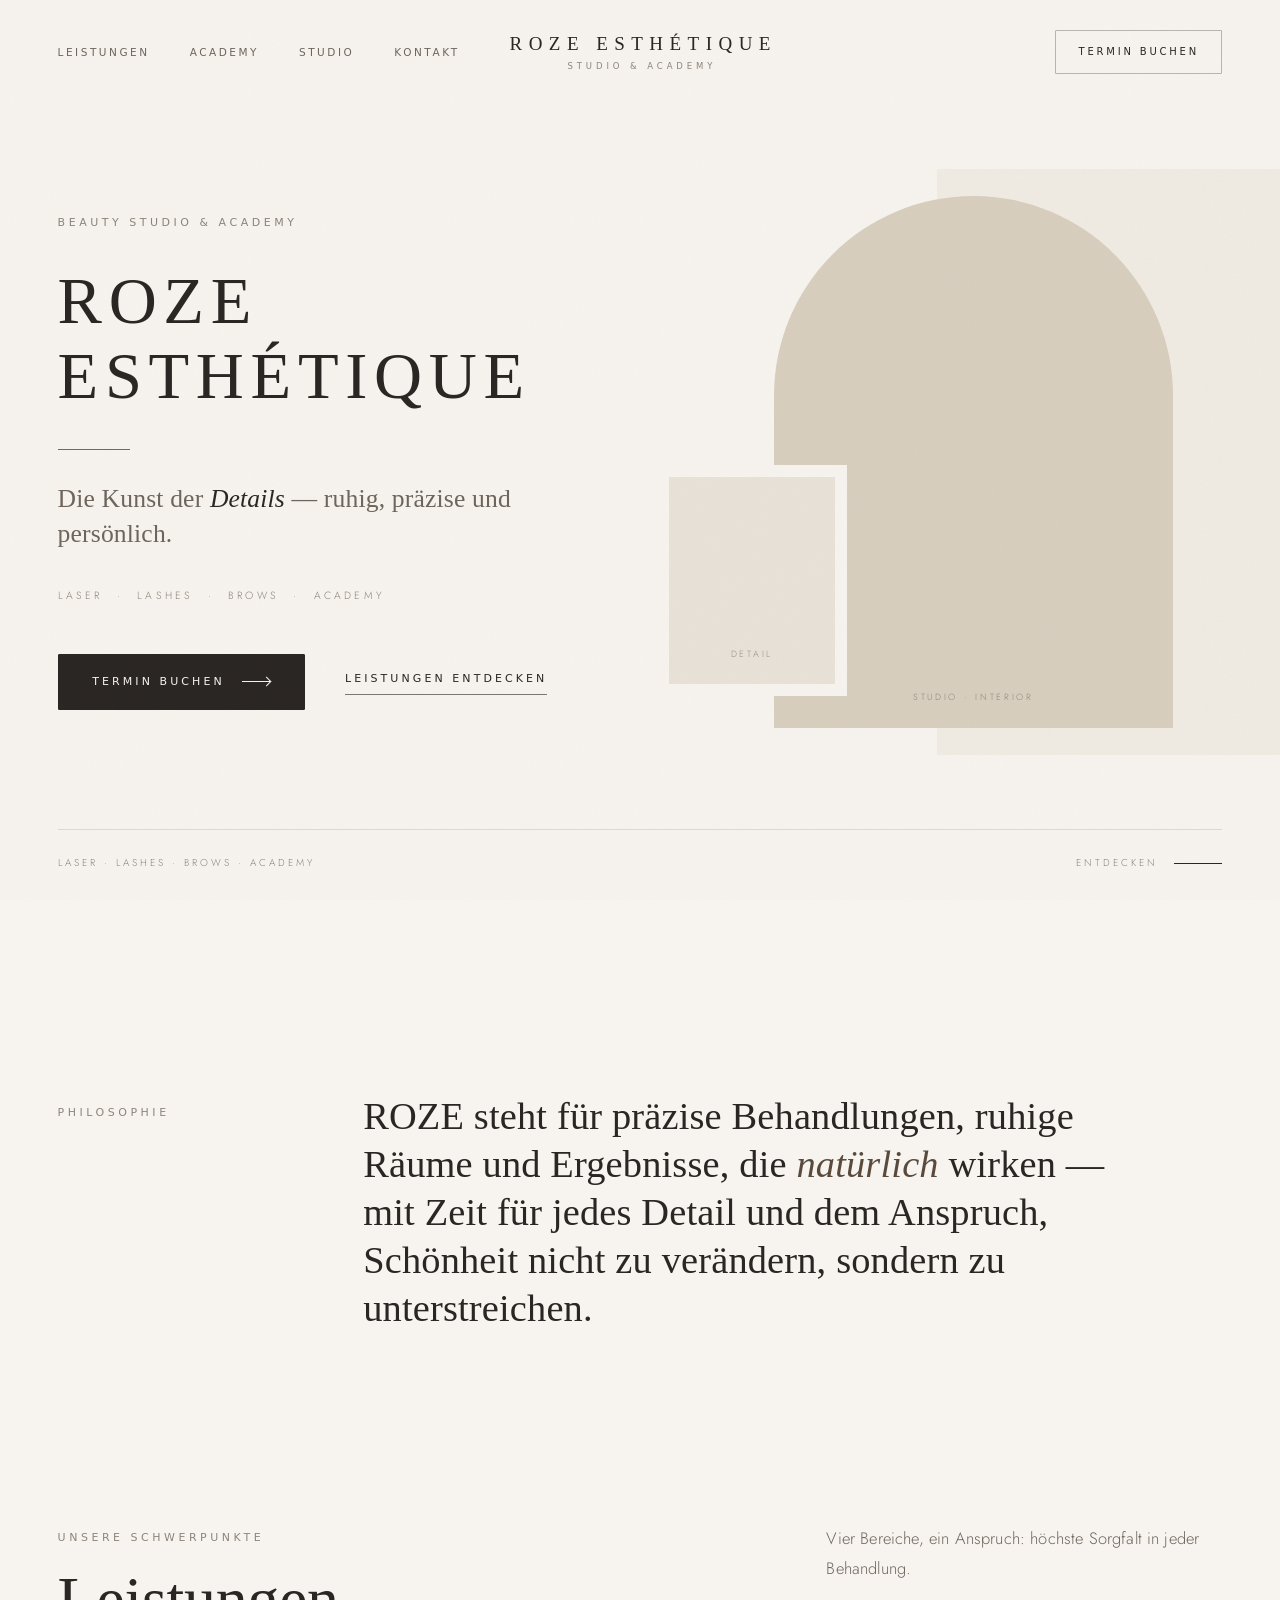
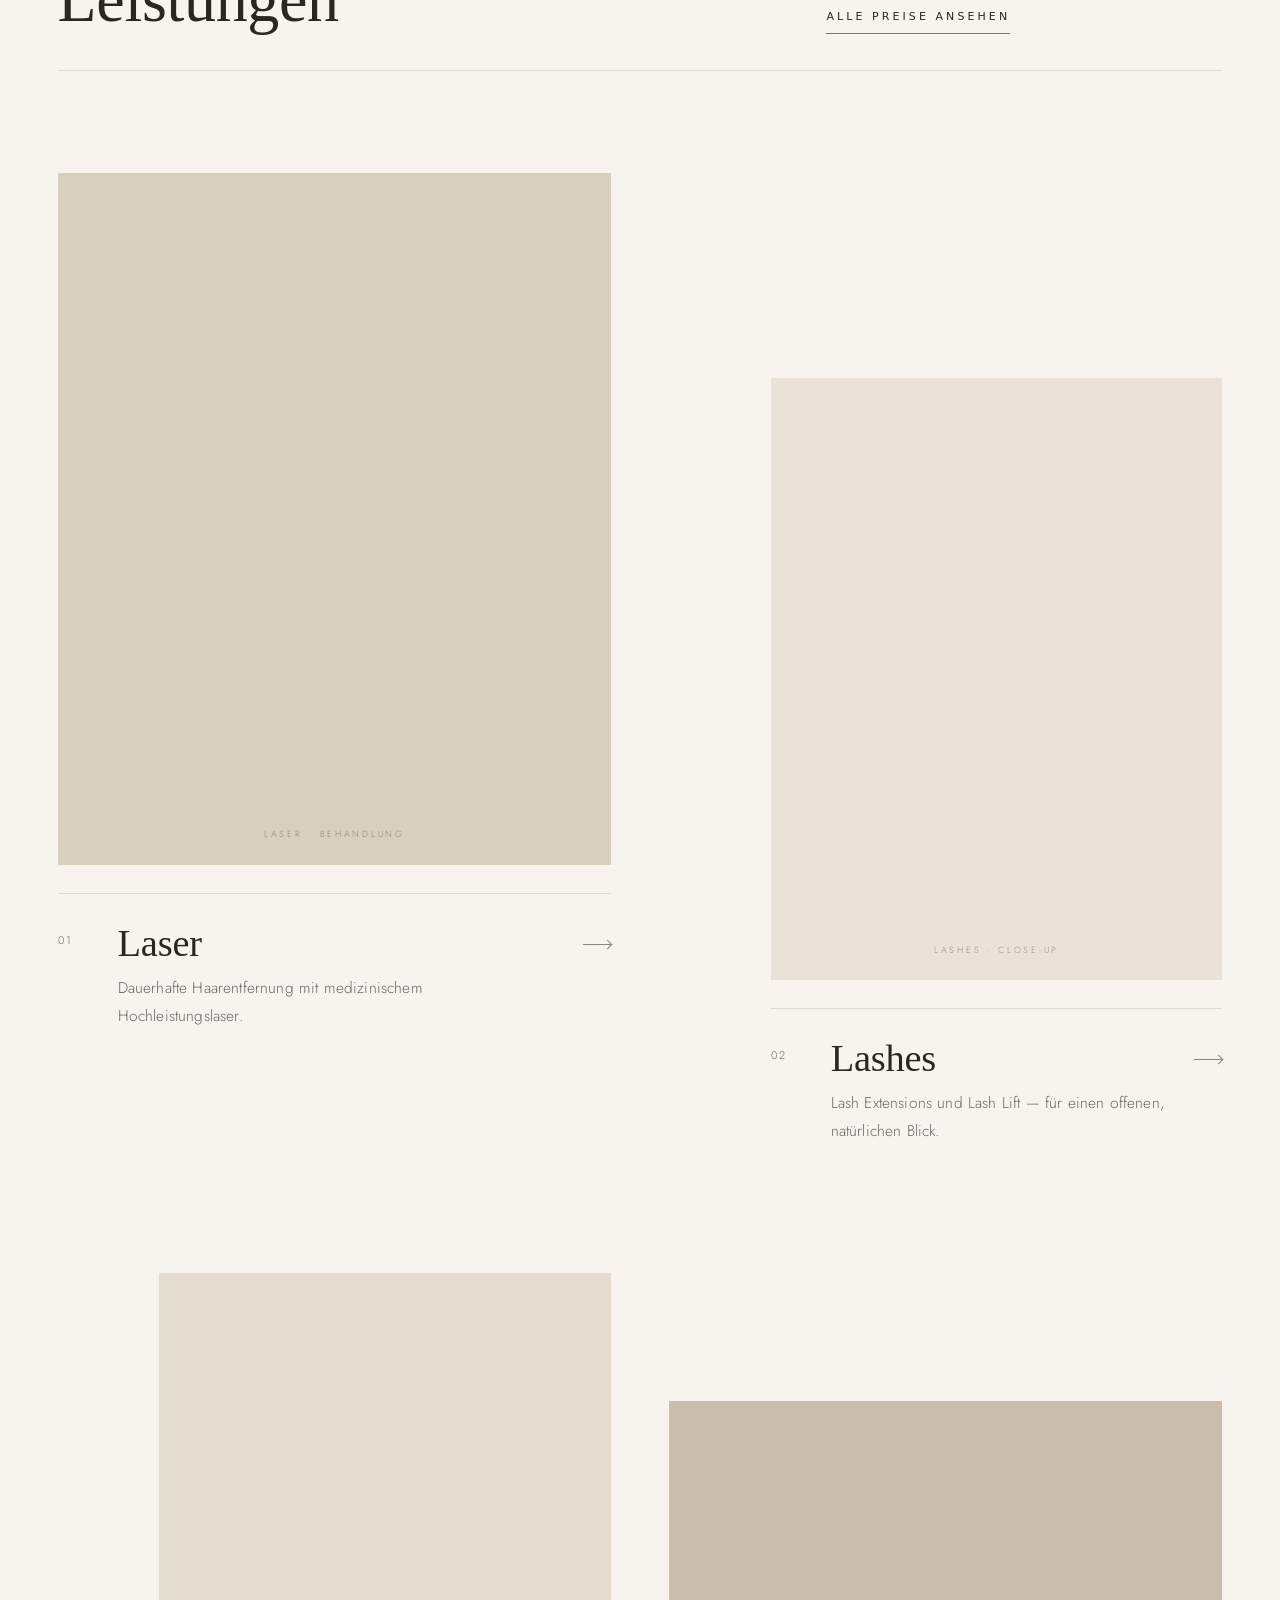
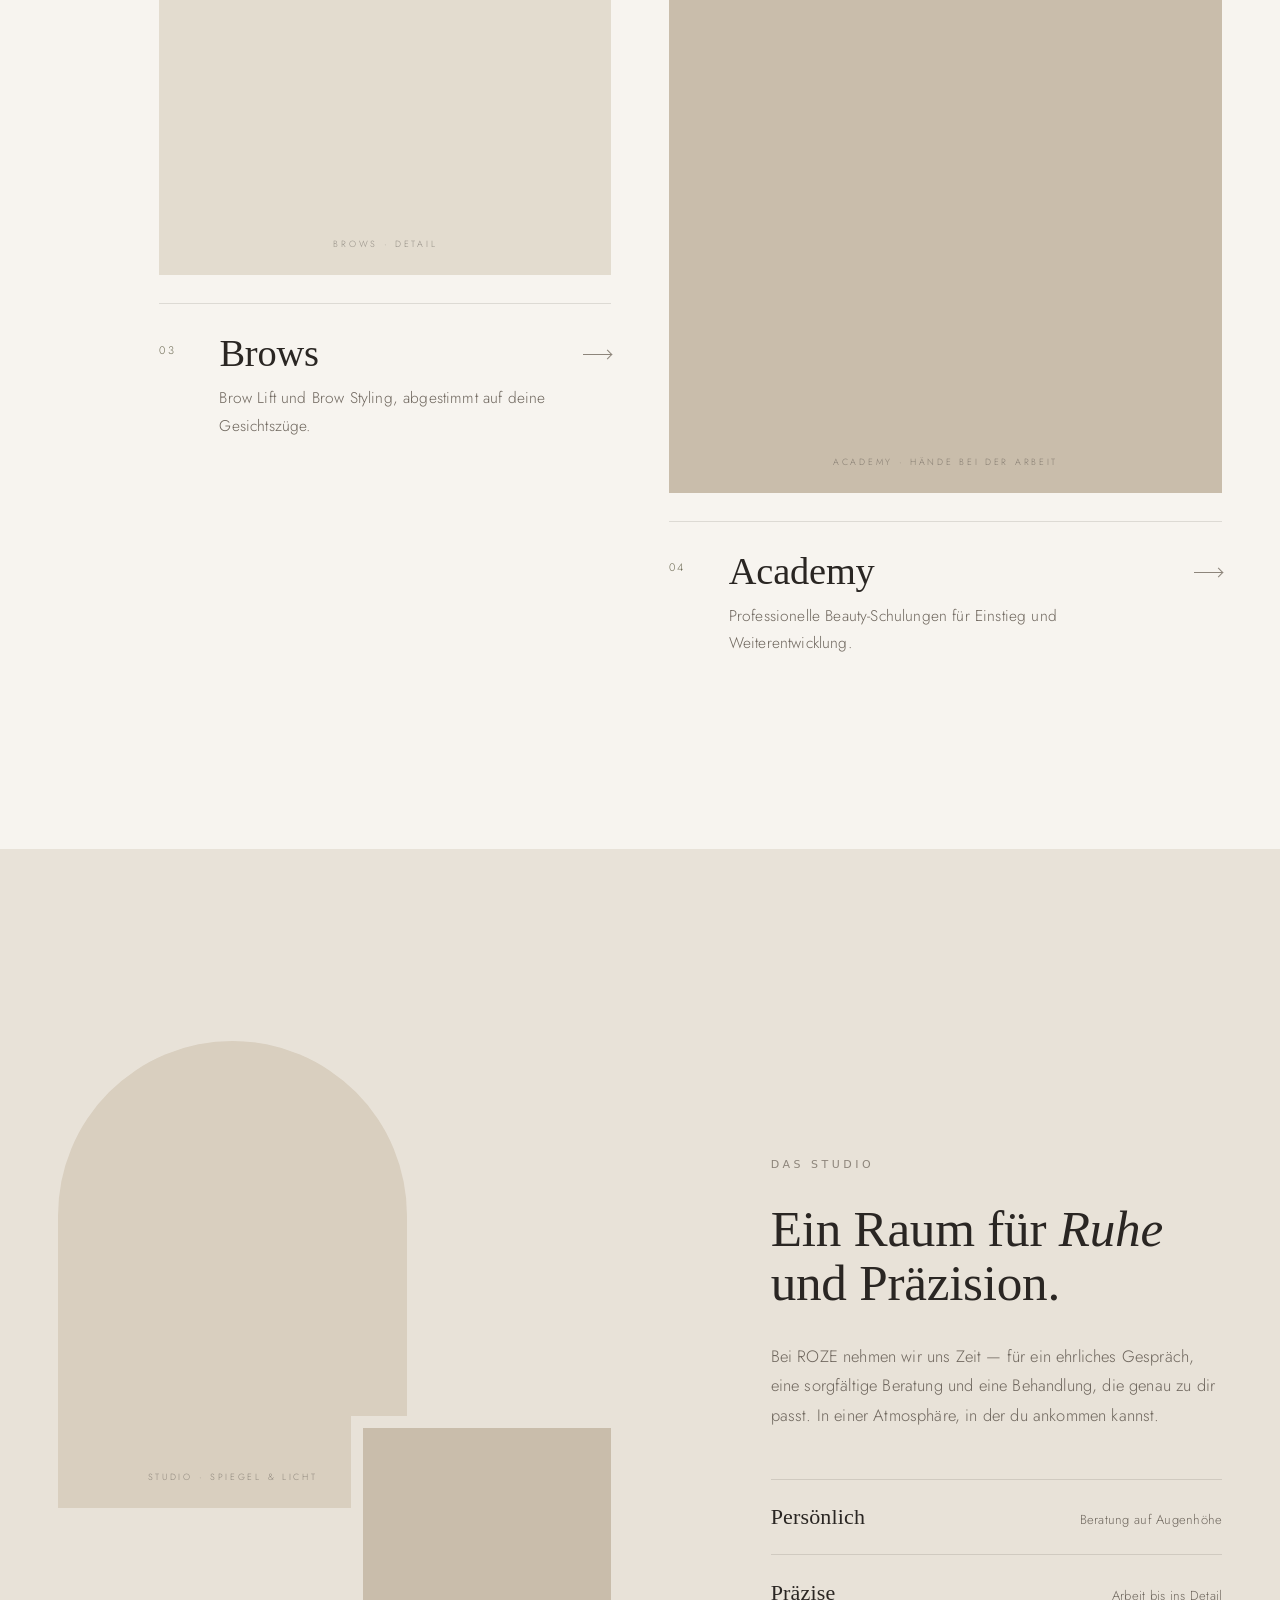
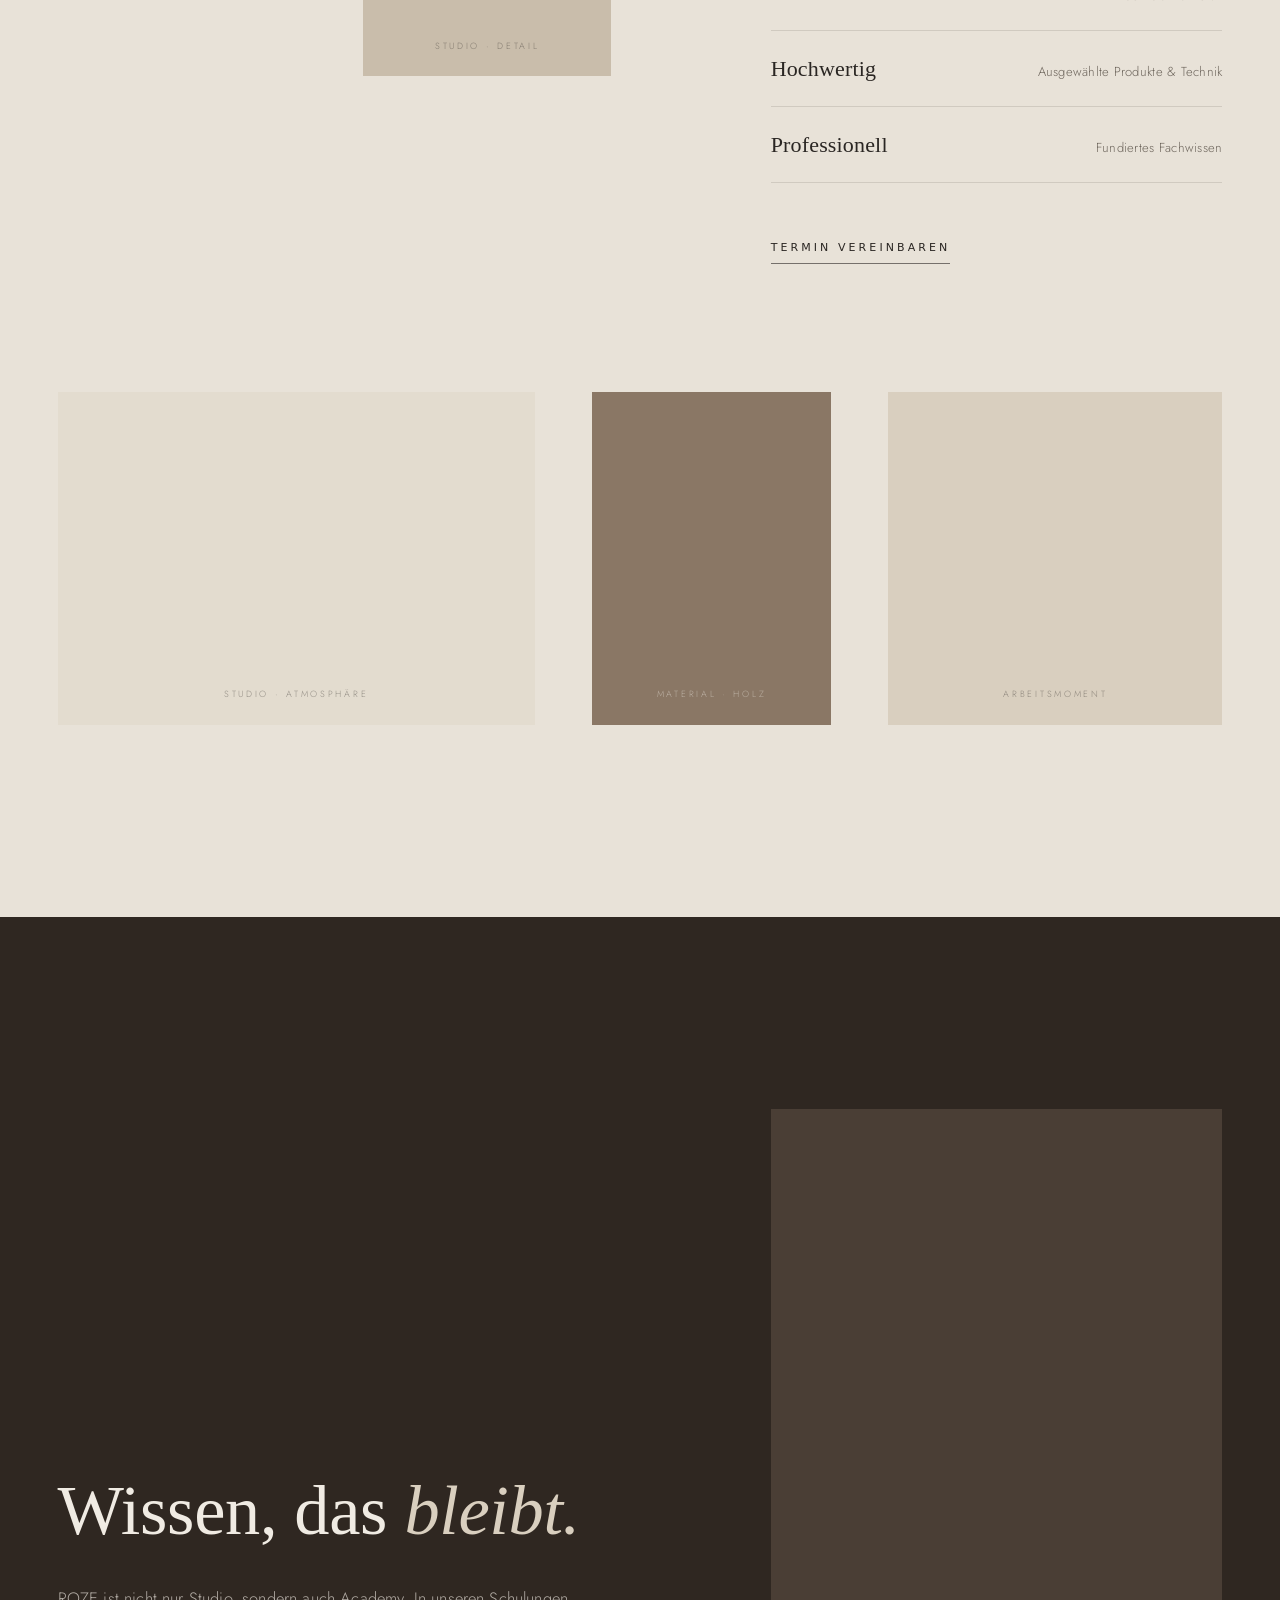
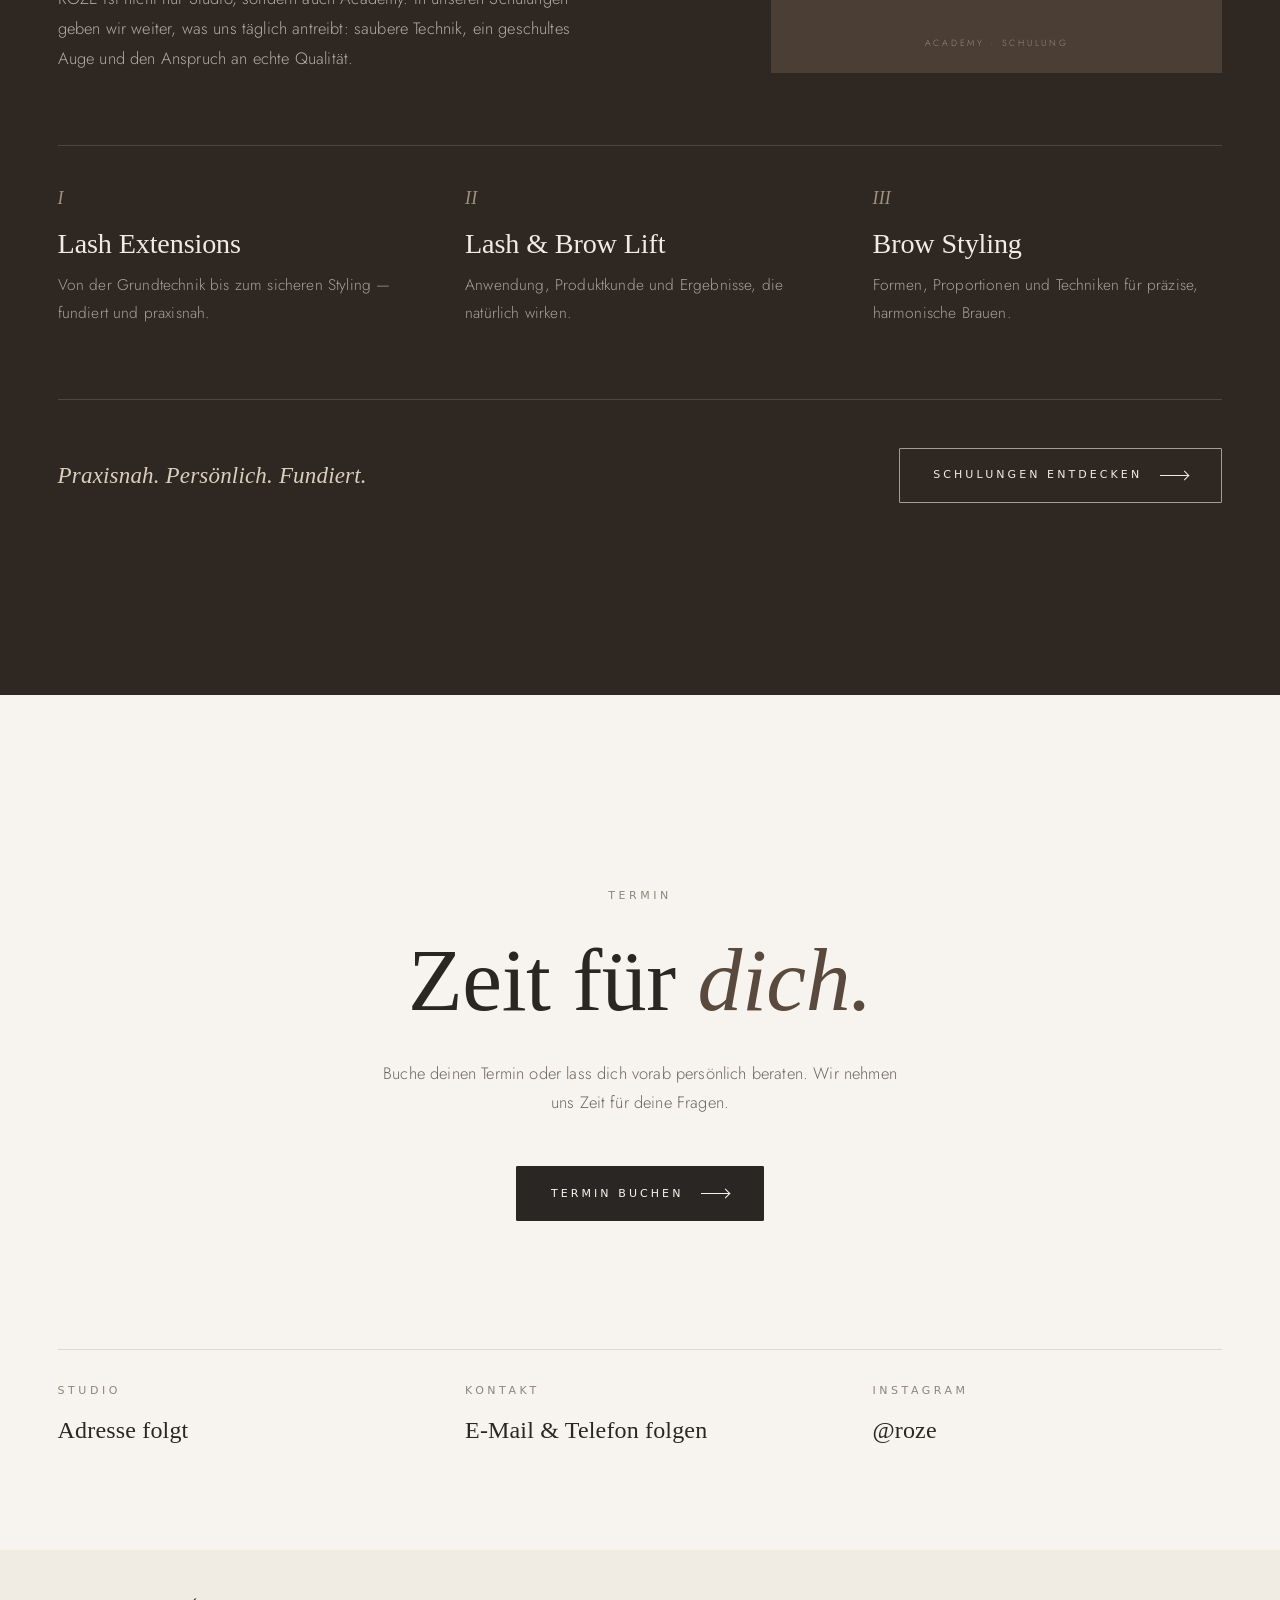
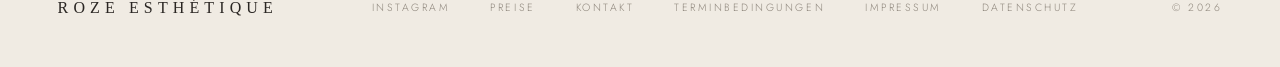
==== commit 7412b517: "Add price overview page - preise.html: laser, lash extensions and lash & brow liftings with all   pr" ====
--- a/index.html
+++ b/index.html
@@ -117,12 +117,15 @@
             <p class="eyebrow reveal">Unsere Schwerpunkte</p>
             <h2 class="section-head__title reveal" id="leistungen-title" style="--delay: .1s">Leistungen</h2>
           </div>
-          <p class="lead section-head__aside reveal" style="--delay: .2s">Vier Bereiche, ein Anspruch: höchste Sorgfalt in jeder Behandlung.</p>
+          <div class="section-head__aside reveal" style="--delay: .2s">
+            <p class="lead">Vier Bereiche, ein Anspruch: höchste Sorgfalt in jeder Behandlung.</p>
+            <a class="link-line" href="preise.html">Alle Preise ansehen</a>
+          </div>
         </header>
 
         <div class="services__grid">
           <!-- später: laser.html -->
-          <a class="service" href="#kontakt">
+          <a class="service" href="preise.html#laser">
             <figure class="media media--portrait media--stone reveal-media" data-label="Laser · Behandlung"></figure>
             <div class="service__meta reveal">
               <span class="service__index">01</span>
@@ -135,7 +138,7 @@
           </a>
 
           <!-- später: lashes.html -->
-          <a class="service" href="#kontakt">
+          <a class="service" href="preise.html#lashes">
             <figure class="media media--tall media--sand reveal-media" data-label="Lashes · Close-up"></figure>
             <div class="service__meta reveal">
               <span class="service__index">02</span>
@@ -148,7 +151,7 @@
           </a>
 
           <!-- später: brows.html -->
-          <a class="service" href="#kontakt">
+          <a class="service" href="preise.html#liftings">
             <figure class="media media--tall media--linen reveal-media" data-label="Brows · Detail"></figure>
             <div class="service__meta reveal">
               <span class="service__index">03</span>
@@ -292,6 +295,7 @@
       <span class="footer-brand">ROZE ESTHÉTIQUE</span>
       <nav class="footer-links" aria-label="Footer">
         <a href="#">Instagram</a>
+        <a href="preise.html">Preise</a>
         <a href="#kontakt">Kontakt</a>
         <a href="terminbedingungen.html">Terminbedingungen</a>
         <a href="#">Impressum</a>
--- a/assets/css/style.css
+++ b/assets/css/style.css
@@ -1210,6 +1210,200 @@
   }
 }
 
+/* Prices ------------------------------------------------------------------
+   Quiet list layout: service left, price right, fine rules, no boxes.      */
+
+.section-head__aside .link-line {
+  margin-top: 1.5rem;
+}
+
+.price-jump {
+  display: flex;
+  flex-wrap: wrap;
+  gap: 1rem 2.75rem;
+  padding-top: 1.75rem;
+  margin-top: clamp(3rem, 6vw, 5rem);
+  border-top: 1px solid var(--line);
+}
+
+.price-jump a {
+  display: inline-flex;
+  align-items: baseline;
+  gap: 0.75rem;
+  font-size: 0.6875rem;
+  font-weight: 400;
+  letter-spacing: 0.28em;
+  text-transform: uppercase;
+  color: var(--text-muted);
+  transition: color 0.4s var(--ease);
+}
+
+.price-jump a span {
+  font-size: 0.625rem;
+  letter-spacing: 0.2em;
+  color: var(--olive);
+}
+
+.price-jump a:hover {
+  color: var(--anthracite);
+}
+
+.prices {
+  padding-bottom: var(--section);
+}
+
+.price-cat {
+  display: grid;
+  grid-template-columns: repeat(12, 1fr);
+  column-gap: var(--gutter);
+  row-gap: 2.5rem;
+  padding: clamp(3.5rem, 7vw, 6rem) 0;
+  border-top: 1px solid var(--line);
+  scroll-margin-top: 5rem;
+}
+
+.price-cat + .price-cat {
+  margin-top: clamp(2rem, 5vw, 4.5rem);
+}
+
+.price-cat__head {
+  grid-column: 1 / span 5;
+  display: grid;
+  grid-template-columns: 2.75rem 1fr;
+  gap: 1rem;
+  align-self: start;
+}
+
+.price-cat__num {
+  padding-top: 0.75rem;
+  font-size: 0.6875rem;
+  letter-spacing: 0.2em;
+  color: var(--olive);
+}
+
+.price-cat__title {
+  font-size: clamp(2.25rem, 3.6vw, 3.25rem);
+  line-height: 1.1;
+}
+
+.price-cat__sub {
+  margin-top: 1rem;
+  font-size: 0.6875rem;
+  font-weight: 400;
+  letter-spacing: 0.28em;
+  text-transform: uppercase;
+  color: var(--text-soft);
+}
+
+.price-cat__intro {
+  margin-top: 1.25rem;
+  font-size: 0.96875rem;
+  color: var(--text-muted);
+  max-width: 24em;
+}
+
+.price-cat__body {
+  grid-column: 7 / span 6;
+}
+
+.price-group + .price-group {
+  margin-top: clamp(3rem, 5vw, 4rem);
+}
+
+.price-group__title {
+  margin-bottom: 0.5rem;
+  font-family: var(--sans);
+  font-size: 0.6875rem;
+  font-weight: 400;
+  line-height: 1.6;
+  letter-spacing: 0.32em;
+  text-transform: uppercase;
+  color: var(--text-soft);
+}
+
+.price-row {
+  display: flex;
+  justify-content: space-between;
+  align-items: baseline;
+  gap: 1.5rem;
+  padding: 1rem 0;
+  border-bottom: 1px solid var(--line);
+}
+
+.price-row__name {
+  font-family: var(--serif);
+  font-size: 1.25rem;
+  line-height: 1.35;
+}
+
+.price-row__note {
+  display: block;
+  margin-top: 0.3rem;
+  font-family: var(--sans);
+  font-size: 0.875rem;
+  line-height: 1.6;
+  color: var(--text-muted);
+}
+
+.price-row__price {
+  flex-shrink: 0;
+  font-size: 0.96875rem;
+  font-weight: 400;
+  letter-spacing: 0.04em;
+  font-variant-numeric: tabular-nums;
+  white-space: nowrap;
+}
+
+.price-note {
+  margin-top: 1.25rem;
+  font-family: var(--serif);
+  font-style: italic;
+  font-size: 1.0625rem;
+  line-height: 1.5;
+  color: var(--text-muted);
+}
+
+.price-closing {
+  display: flex;
+  flex-wrap: wrap;
+  justify-content: space-between;
+  align-items: center;
+  gap: 2rem;
+  padding-top: clamp(3rem, 6vw, 4.5rem);
+  margin-top: clamp(2rem, 5vw, 4.5rem);
+  border-top: 1px solid var(--line);
+}
+
+.price-closing p {
+  font-family: var(--serif);
+  font-style: italic;
+  font-size: clamp(1.625rem, 2.6vw, 2.25rem);
+  color: var(--text-muted);
+}
+
+@media (max-width: 900px) {
+  .price-cat {
+    grid-template-columns: 1fr;
+    scroll-margin-top: 4rem;
+  }
+  .price-cat__head,
+  .price-cat__body {
+    grid-column: 1 / -1;
+  }
+}
+
+@media (max-width: 520px) {
+  .price-jump {
+    gap: 1rem 1.75rem;
+  }
+  .price-cat__head {
+    grid-template-columns: 2rem 1fr;
+  }
+  .price-row__name {
+    font-size: 1.125rem;
+  }
+}
+
 /* Reveal animation -------------------------------------------------------- */
 
 .js .reveal {
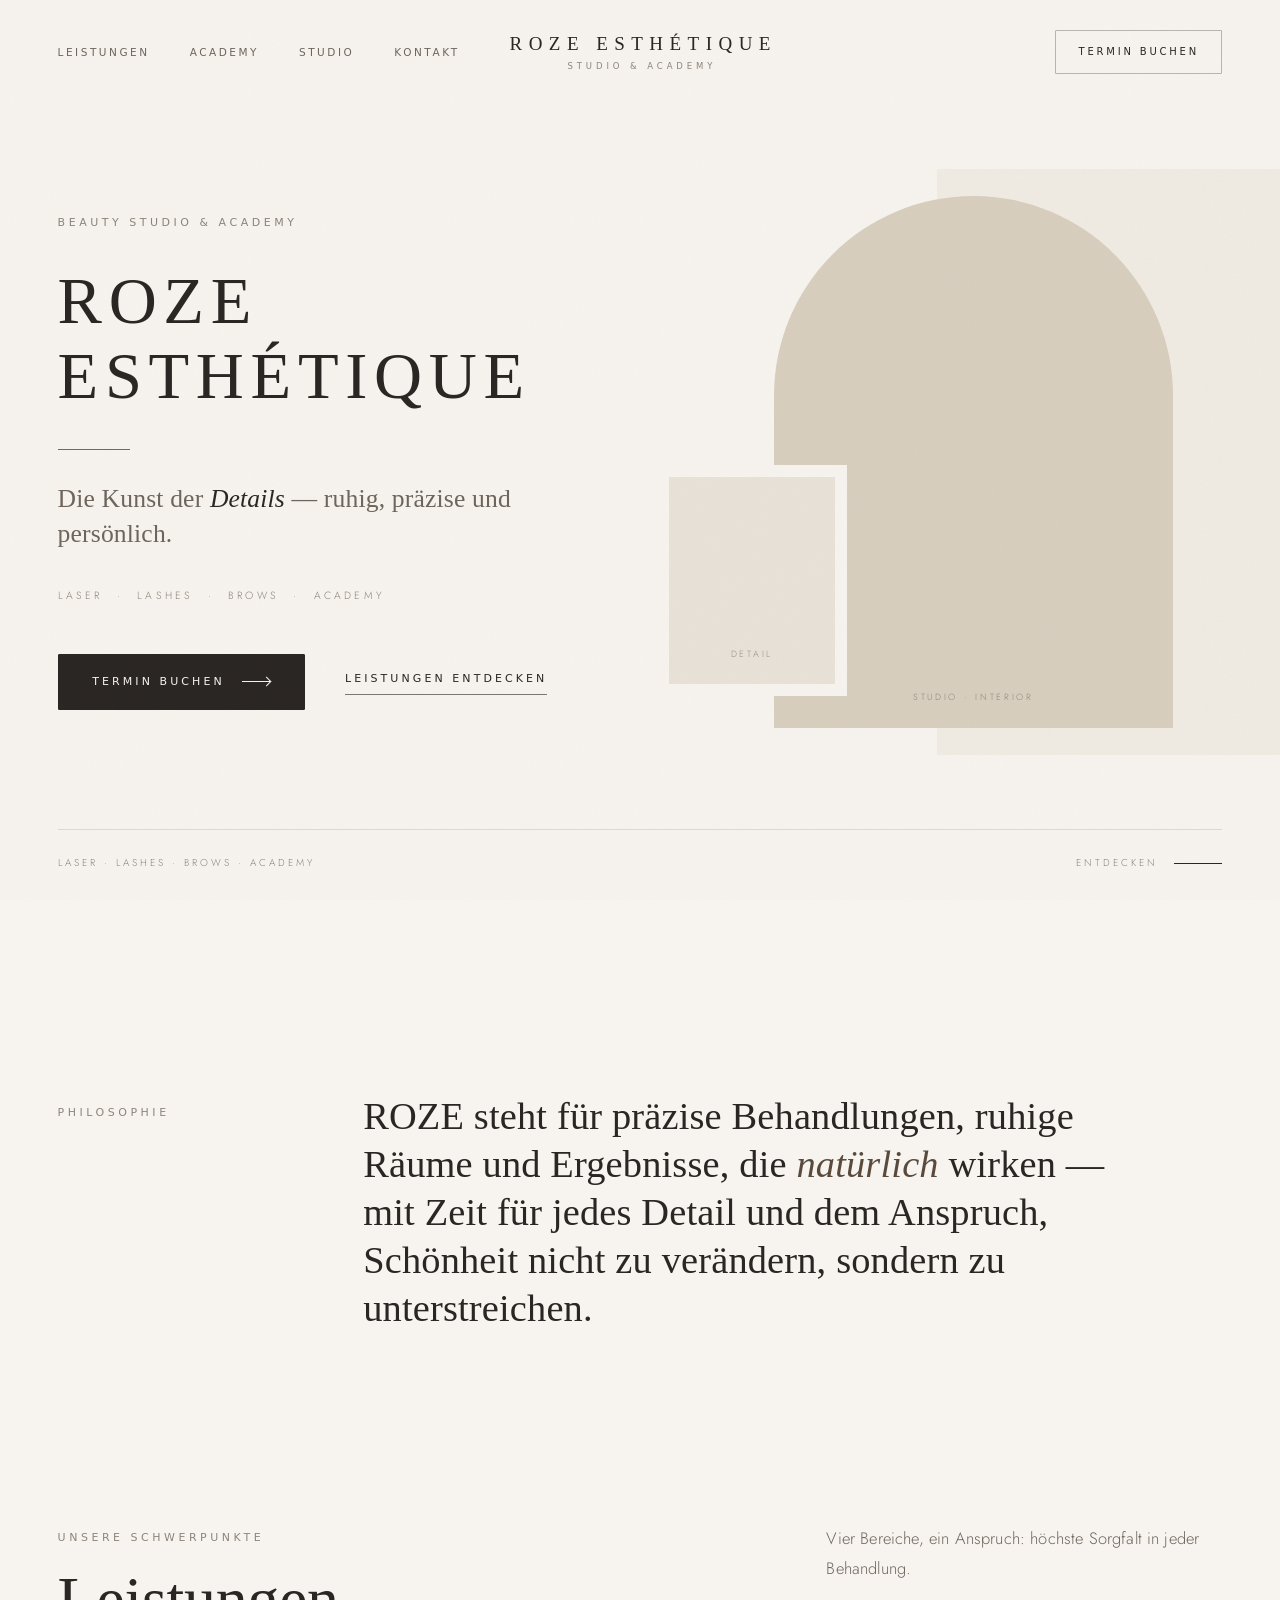
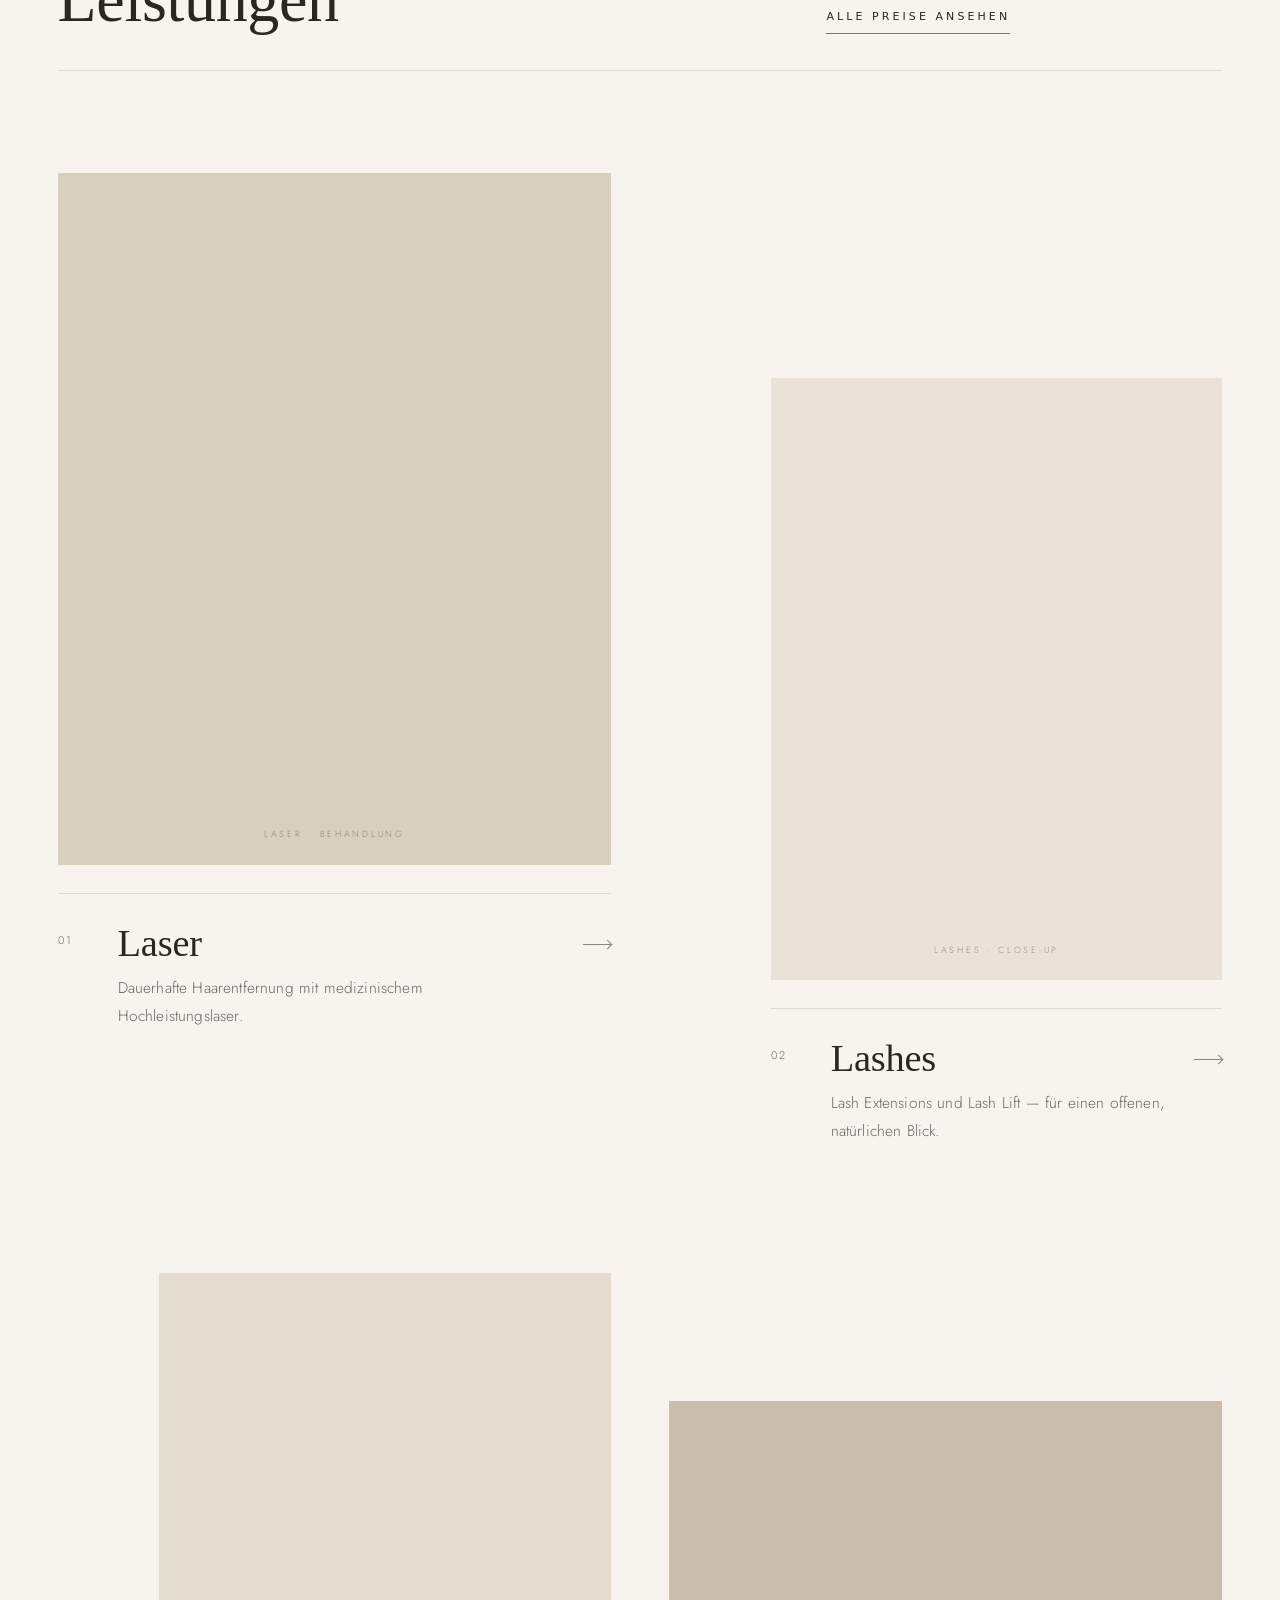
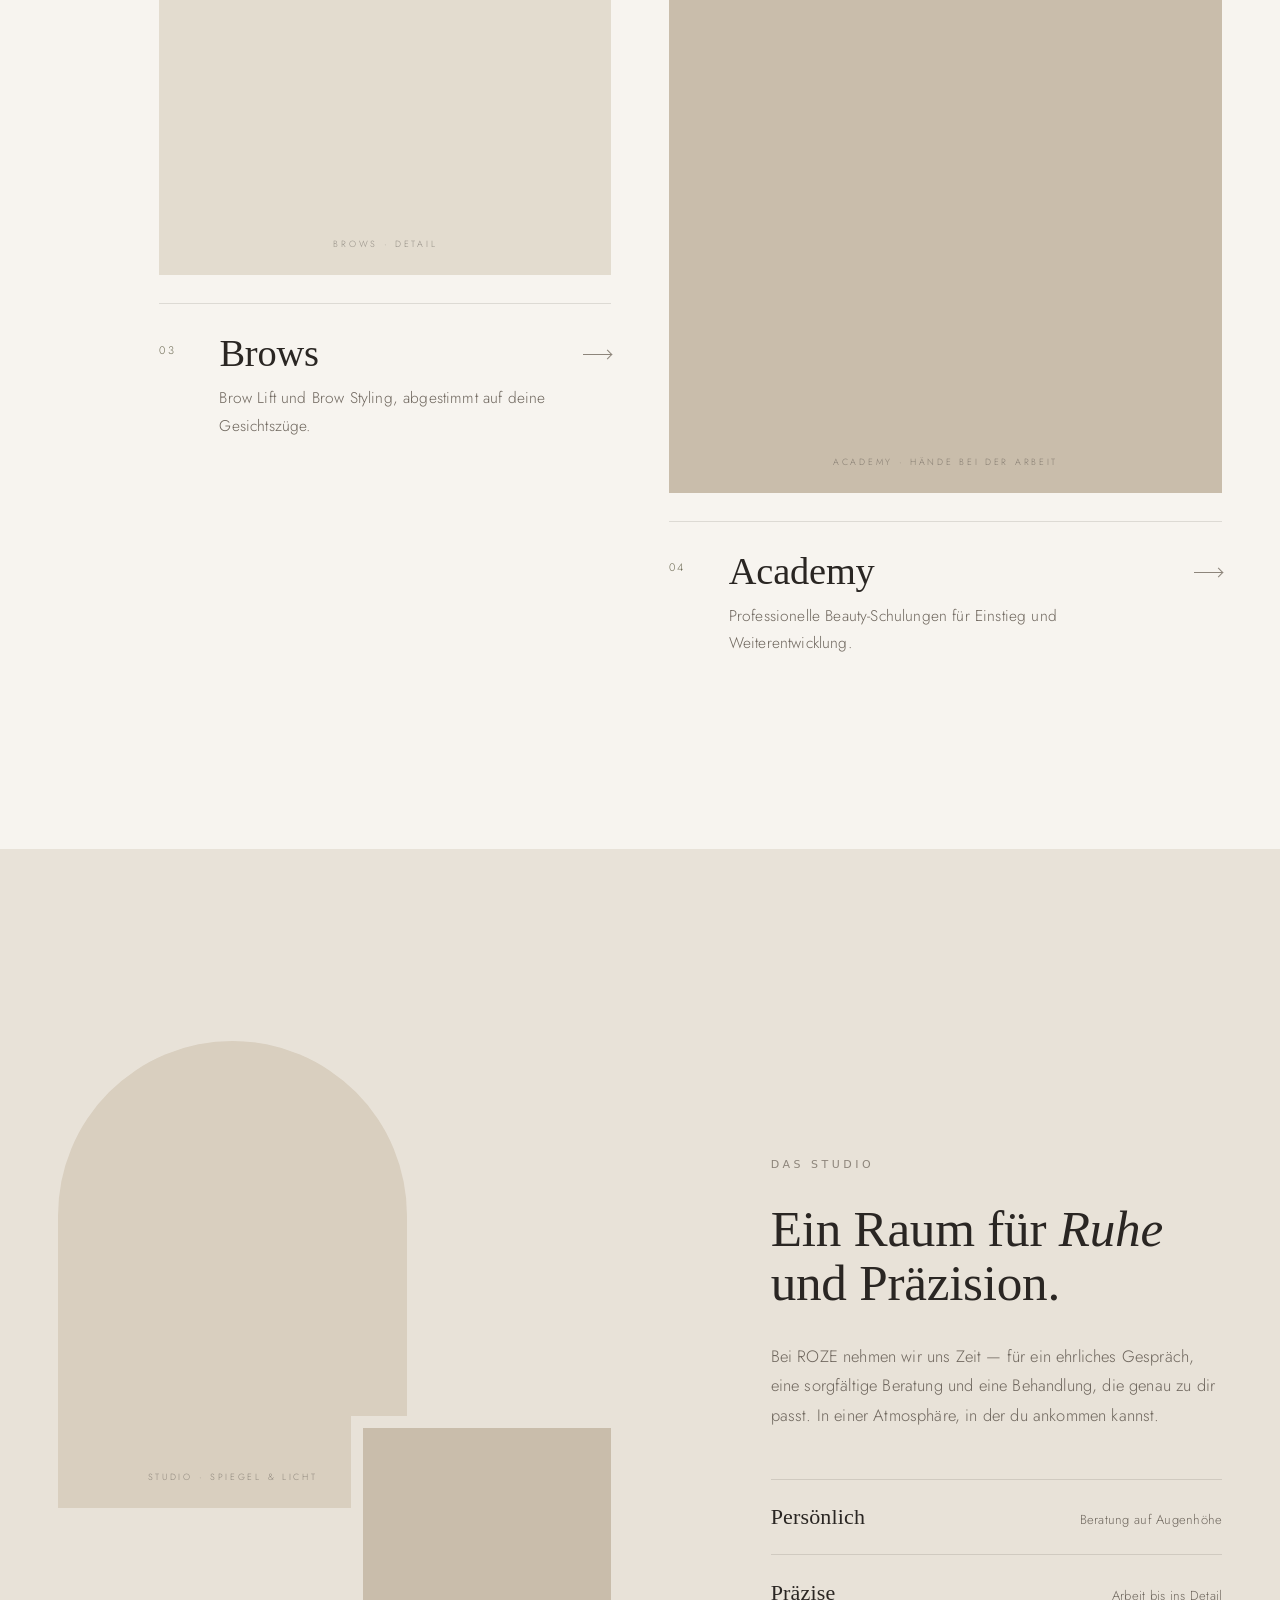
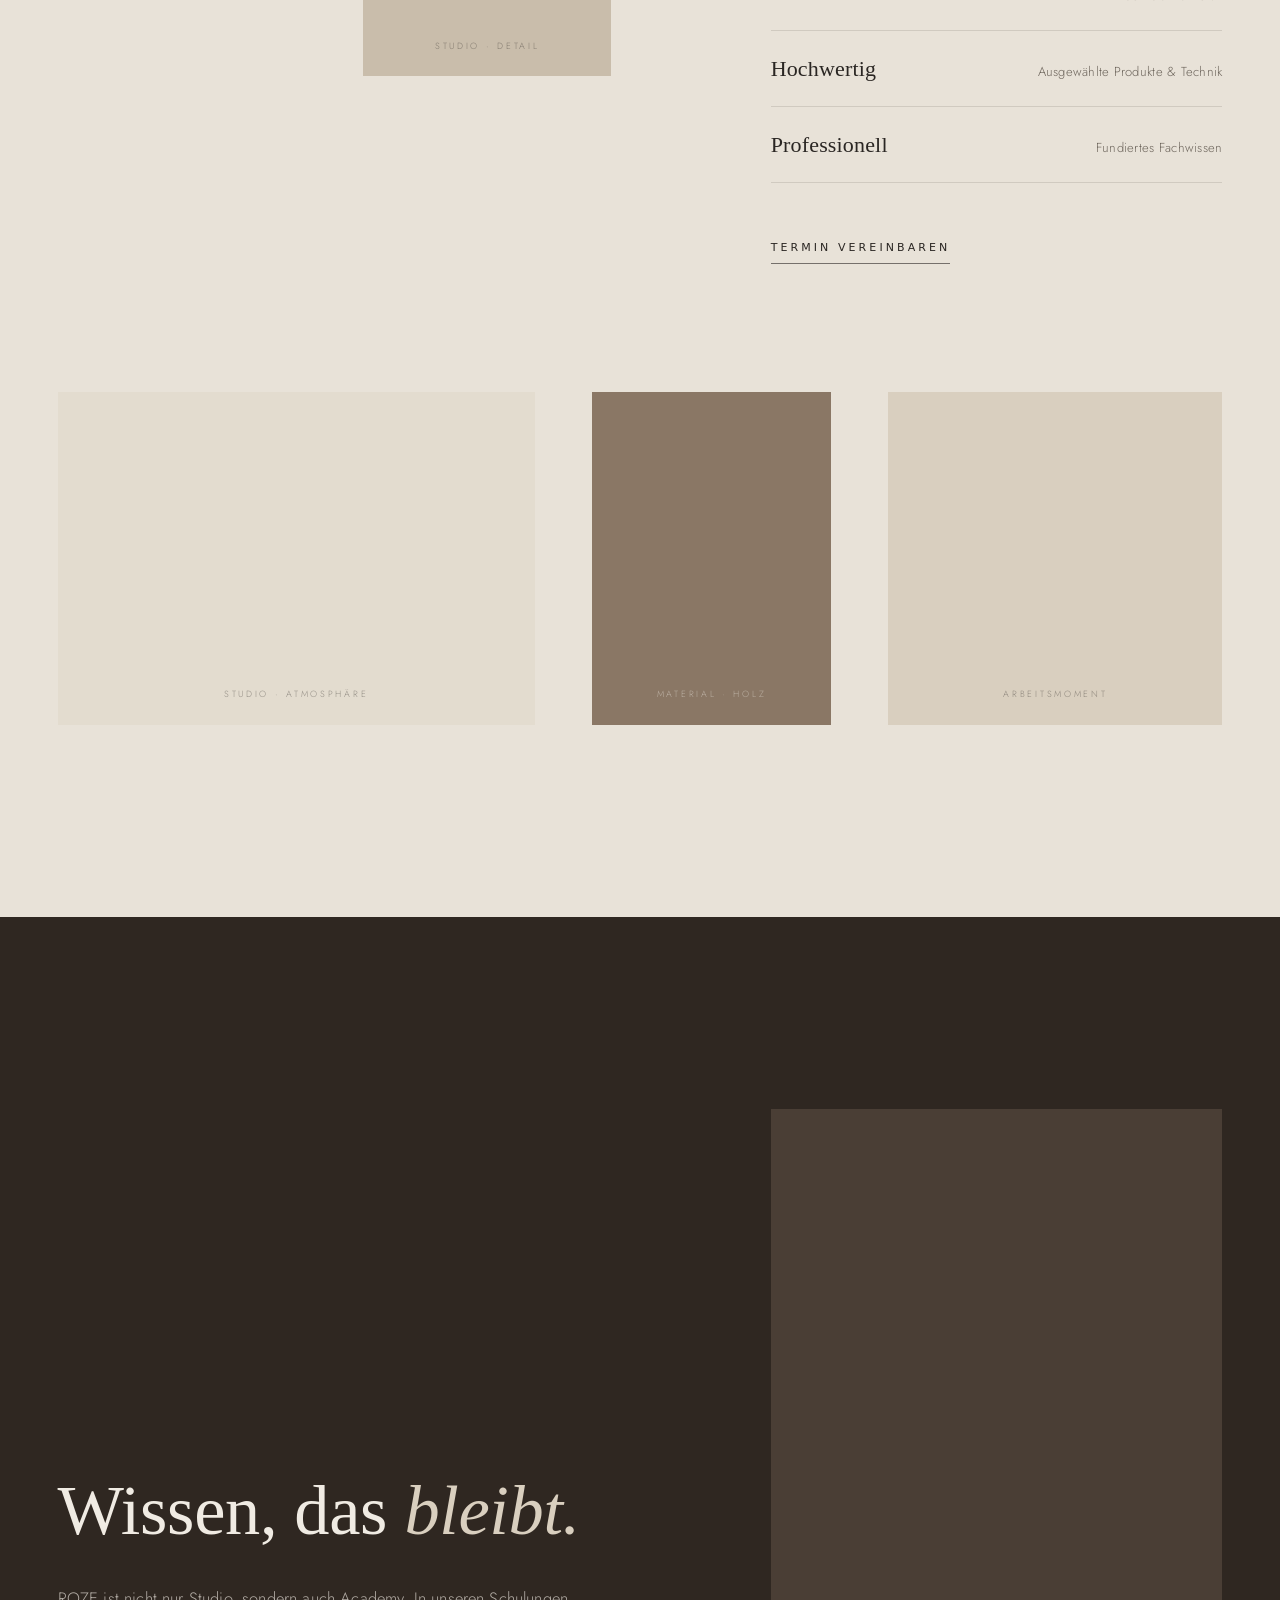
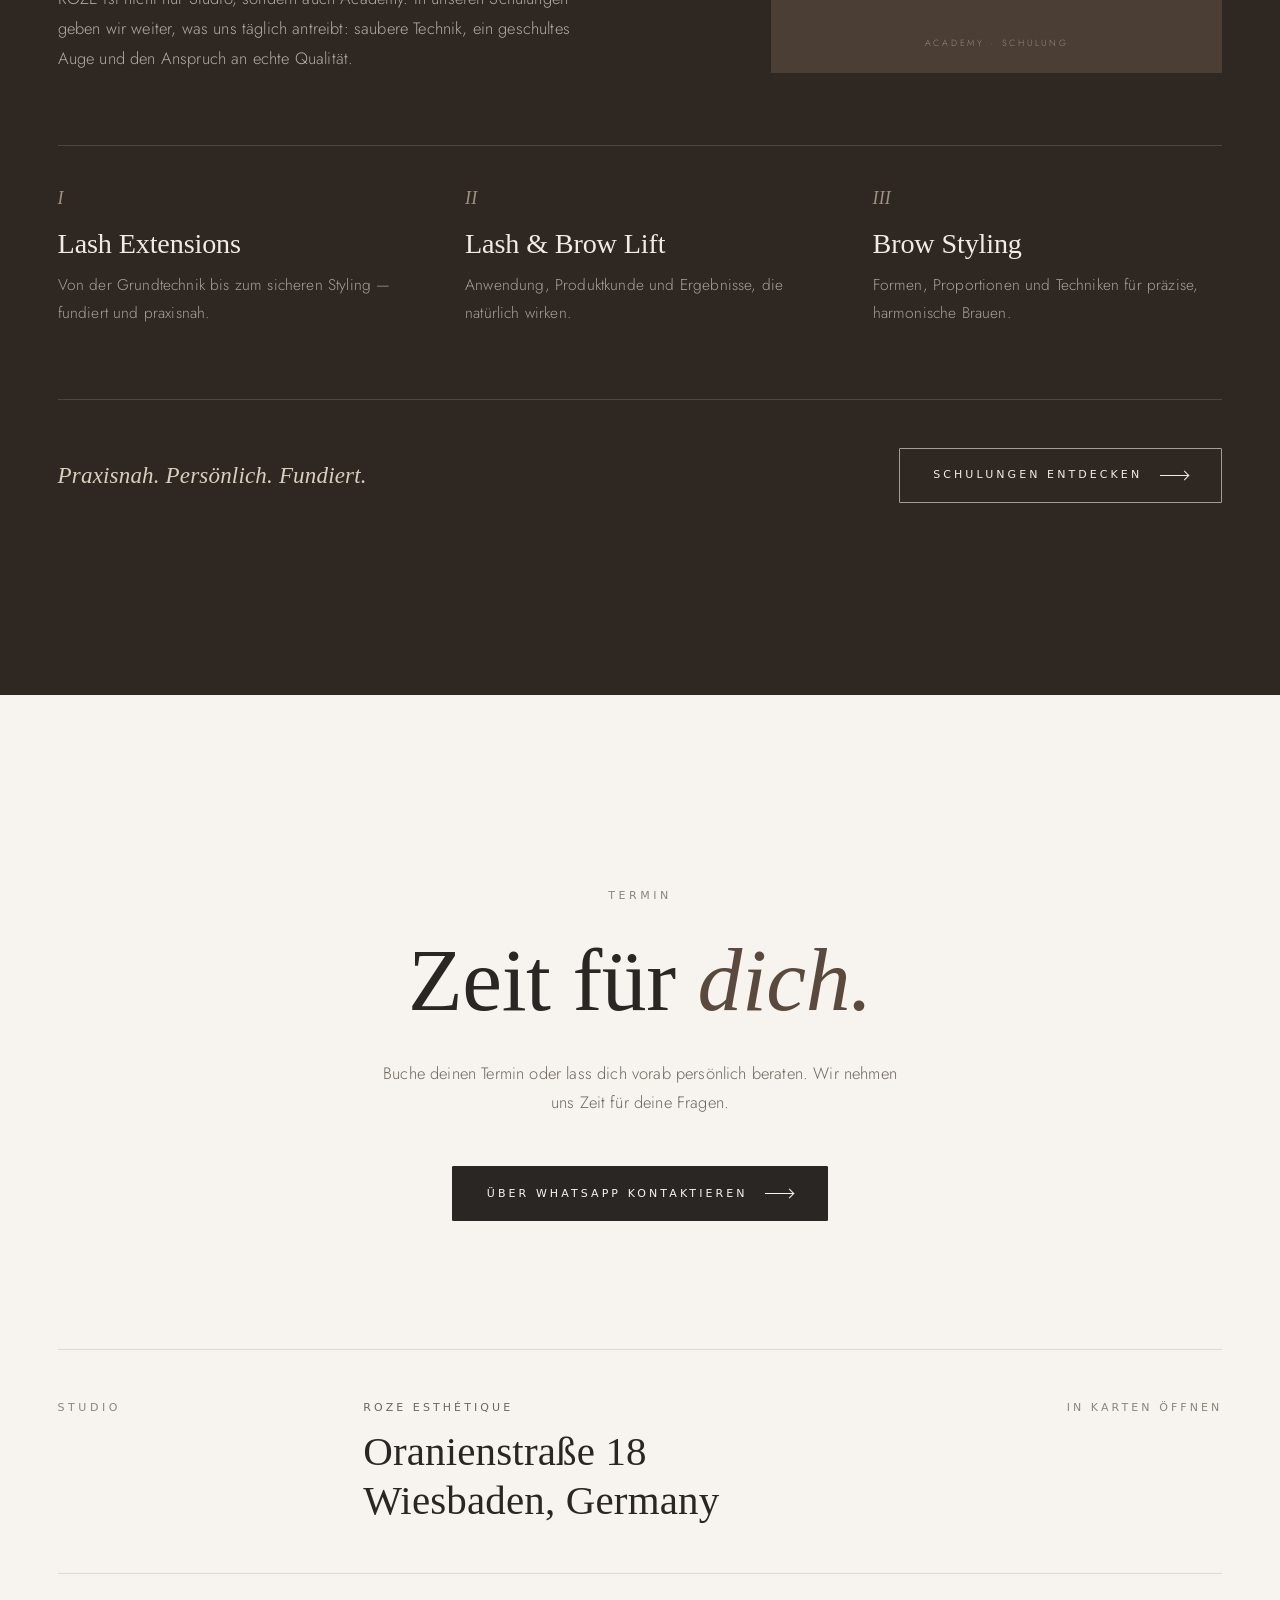
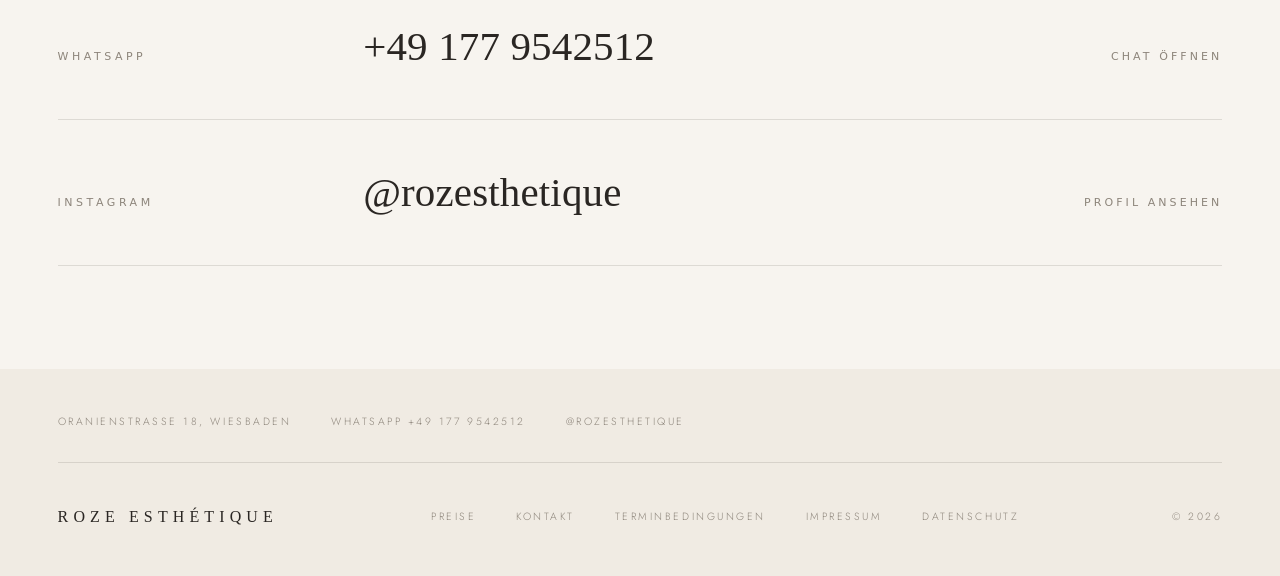
==== commit 7474b6c1: "Complete contact section with address, WhatsApp and Instagram - Kontakt: studio address (opens in ma" ====
--- a/index.html
+++ b/index.html
@@ -265,25 +265,29 @@
           <p class="lead reveal" style="--delay: .2s">
             Buche deinen Termin oder lass dich vorab persönlich beraten. Wir nehmen uns Zeit für deine Fragen.
           </p>
-          <!-- TODO: Link zum Buchungssystem eintragen -->
-          <a class="btn btn--solid reveal" href="#kontakt" style="--delay: .3s">Termin buchen <span class="arrow" aria-hidden="true"></span></a>
-        </div>
-
-        <!-- TODO: echte Kontaktdaten eintragen -->
-        <div class="contact__details">
-          <div class="contact__item reveal">
+          <a class="btn btn--solid reveal" href="https://wa.me/491779542512" target="_blank" rel="noopener noreferrer" style="--delay: .3s">Über WhatsApp kontaktieren <span class="arrow" aria-hidden="true"></span></a>
+        </div>
+
+        <ul class="contact__details" aria-label="Kontaktdaten">
+          <li class="contact__item reveal">
             <p class="eyebrow">Studio</p>
-            <p>Adresse folgt</p>
-          </div>
-          <div class="contact__item reveal" style="--delay: .1s">
-            <p class="eyebrow">Kontakt</p>
-            <p>E-Mail &amp; Telefon folgen</p>
-          </div>
-          <div class="contact__item reveal" style="--delay: .2s">
+            <a class="contact__value" href="https://www.google.com/maps/search/?api=1&amp;query=Oranienstra%C3%9Fe+18%2C+Wiesbaden" target="_blank" rel="noopener noreferrer">
+              <span class="contact__name">ROZE ESTHÉTIQUE</span>
+              Oranienstraße 18<br>Wiesbaden, Germany
+            </a>
+            <span class="contact__hint" aria-hidden="true">In Karten öffnen</span>
+          </li>
+          <li class="contact__item reveal" style="--delay: .1s">
+            <p class="eyebrow">WhatsApp</p>
+            <a class="contact__value" href="https://wa.me/491779542512" target="_blank" rel="noopener noreferrer">+49 177 9542512</a>
+            <span class="contact__hint" aria-hidden="true">Chat öffnen</span>
+          </li>
+          <li class="contact__item reveal" style="--delay: .2s">
             <p class="eyebrow">Instagram</p>
-            <a href="#">@roze</a>
-          </div>
-        </div>
+            <a class="contact__value" href="https://www.instagram.com/rozesthetique/" target="_blank" rel="noopener noreferrer">@rozesthetique</a>
+            <span class="contact__hint" aria-hidden="true">Profil ansehen</span>
+          </li>
+        </ul>
       </div>
     </section>
 
@@ -291,10 +295,14 @@
 
   <!-- Footer ============================================================ -->
   <footer class="site-footer">
+    <div class="container footer-contact">
+      <a href="https://www.google.com/maps/search/?api=1&amp;query=Oranienstra%C3%9Fe+18%2C+Wiesbaden" target="_blank" rel="noopener noreferrer">Oranienstraße 18, Wiesbaden</a>
+      <a href="https://wa.me/491779542512" target="_blank" rel="noopener noreferrer">WhatsApp +49 177 9542512</a>
+      <a href="https://www.instagram.com/rozesthetique/" target="_blank" rel="noopener noreferrer">@rozesthetique</a>
+    </div>
     <div class="container footer-inner">
       <span class="footer-brand">ROZE ESTHÉTIQUE</span>
       <nav class="footer-links" aria-label="Footer">
-        <a href="#">Instagram</a>
         <a href="preise.html">Preise</a>
         <a href="#kontakt">Kontakt</a>
         <a href="terminbedingungen.html">Terminbedingungen</a>
--- a/assets/css/style.css
+++ b/assets/css/style.css
@@ -1021,29 +1021,31 @@
 }
 
 .contact__details {
-  display: grid;
-  grid-template-columns: repeat(3, 1fr);
-  column-gap: var(--gutter);
   margin-top: clamp(5rem, 10vw, 9rem);
   border-top: 1px solid var(--line);
 }
 
+/* One quiet row per contact point: label, large value, small action hint */
 .contact__item {
-  padding-top: 2rem;
+  position: relative;
+  display: grid;
+  grid-template-columns: repeat(12, 1fr);
+  column-gap: var(--gutter);
+  align-items: baseline;
+  padding: clamp(2rem, 4vw, 3rem) 0;
+  border-bottom: 1px solid var(--line);
 }
 
 .contact__item .eyebrow {
-  margin-bottom: 0.9rem;
-}
-
-.contact__item p:not(.eyebrow),
-.contact__item a {
+  grid-column: 1 / span 3;
+}
+
+.contact__value {
+  grid-column: 4 / span 6;
+  justify-self: start;
   font-family: var(--serif);
-  font-size: 1.5rem;
-  line-height: 1.35;
-}
-
-.contact__item a {
+  font-size: clamp(1.75rem, 3.2vw, 2.75rem);
+  line-height: 1.2;
   background-image: linear-gradient(currentColor, currentColor);
   background-size: 0 1px;
   background-position: 0 100%;
@@ -1051,8 +1053,42 @@
   transition: background-size 0.7s var(--ease);
 }
 
-.contact__item a:hover {
+.contact__value:hover {
   background-size: 100% 1px;
+}
+
+/* The whole row is clickable through the value link */
+.contact__value::after {
+  content: "";
+  position: absolute;
+  inset: 0;
+}
+
+.contact__name {
+  display: block;
+  margin-bottom: 0.6rem;
+  font-family: var(--sans);
+  font-size: 0.6875rem;
+  font-weight: 400;
+  line-height: 1.6;
+  letter-spacing: 0.28em;
+  text-transform: uppercase;
+  color: var(--text-muted);
+}
+
+.contact__hint {
+  grid-column: 10 / span 3;
+  justify-self: end;
+  font-size: 0.6875rem;
+  font-weight: 400;
+  letter-spacing: 0.28em;
+  text-transform: uppercase;
+  color: var(--text-soft);
+  transition: color 0.4s var(--ease);
+}
+
+.contact__item:hover .contact__hint {
+  color: var(--anthracite);
 }
 
 /* Footer ------------------------------------------------------------------ */
@@ -1064,6 +1100,34 @@
   letter-spacing: 0.24em;
   text-transform: uppercase;
   color: var(--text-soft);
+}
+
+.footer-contact {
+  position: relative;
+  display: flex;
+  flex-wrap: wrap;
+  gap: 0.75rem 2.5rem;
+  padding-bottom: 2rem;
+  margin-bottom: 2.5rem;
+}
+
+/* Rule inside the gutters, like every other line on the site */
+.footer-contact::after {
+  content: "";
+  position: absolute;
+  left: var(--gutter);
+  right: var(--gutter);
+  bottom: 0;
+  height: 1px;
+  background: var(--line);
+}
+
+.footer-contact a {
+  transition: color 0.4s var(--ease);
+}
+
+.footer-contact a:hover {
+  color: var(--anthracite);
 }
 
 .footer-inner {
@@ -1548,8 +1612,22 @@
     padding-top: 0;
   }
 
-  .contact__details {
-    grid-template-columns: 1fr;
+  .contact__item {
+    grid-template-columns: 1fr auto;
+    row-gap: 0.9rem;
+  }
+  .contact__item .eyebrow {
+    grid-column: 1;
+  }
+  .contact__hint {
+    grid-column: 2;
+    grid-row: 1;
+  }
+  .contact__value {
+    grid-column: 1 / -1;
+  }
+  .footer-contact {
+    flex-direction: column;
   }
 }
 
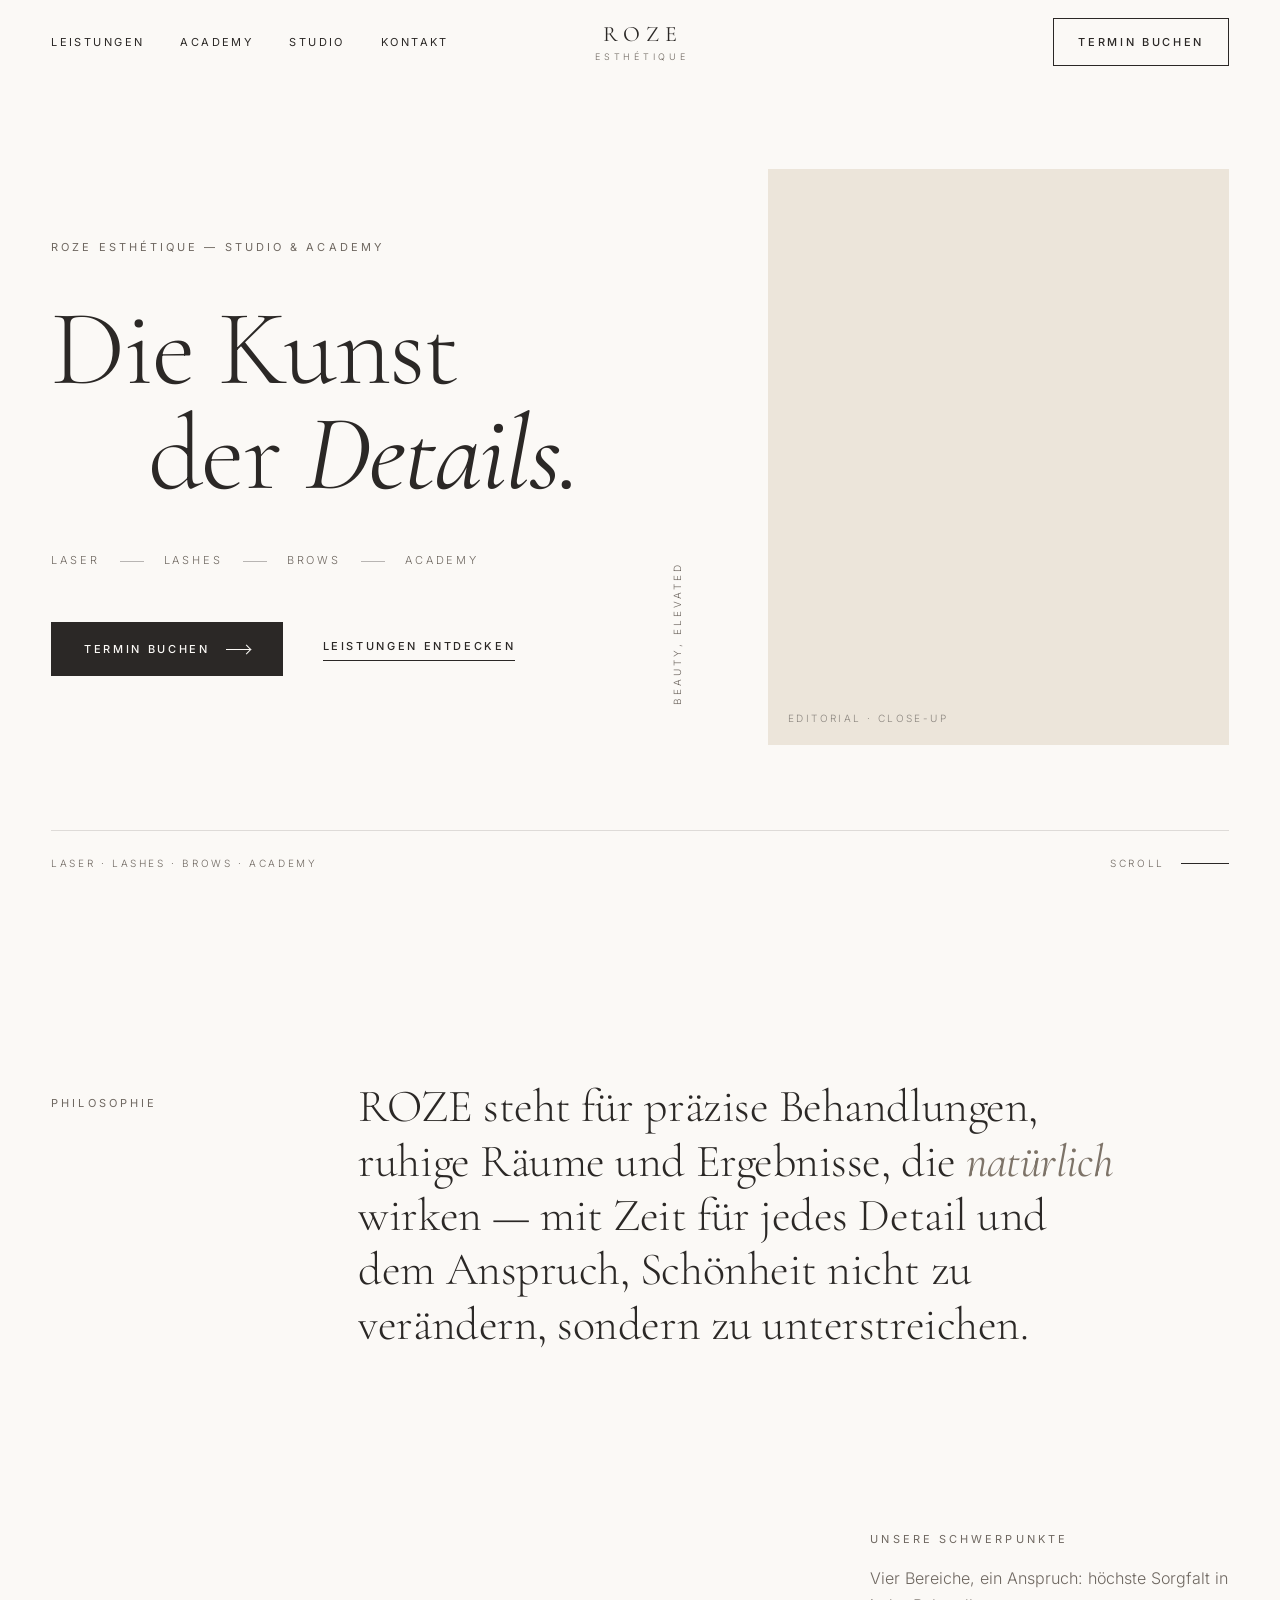
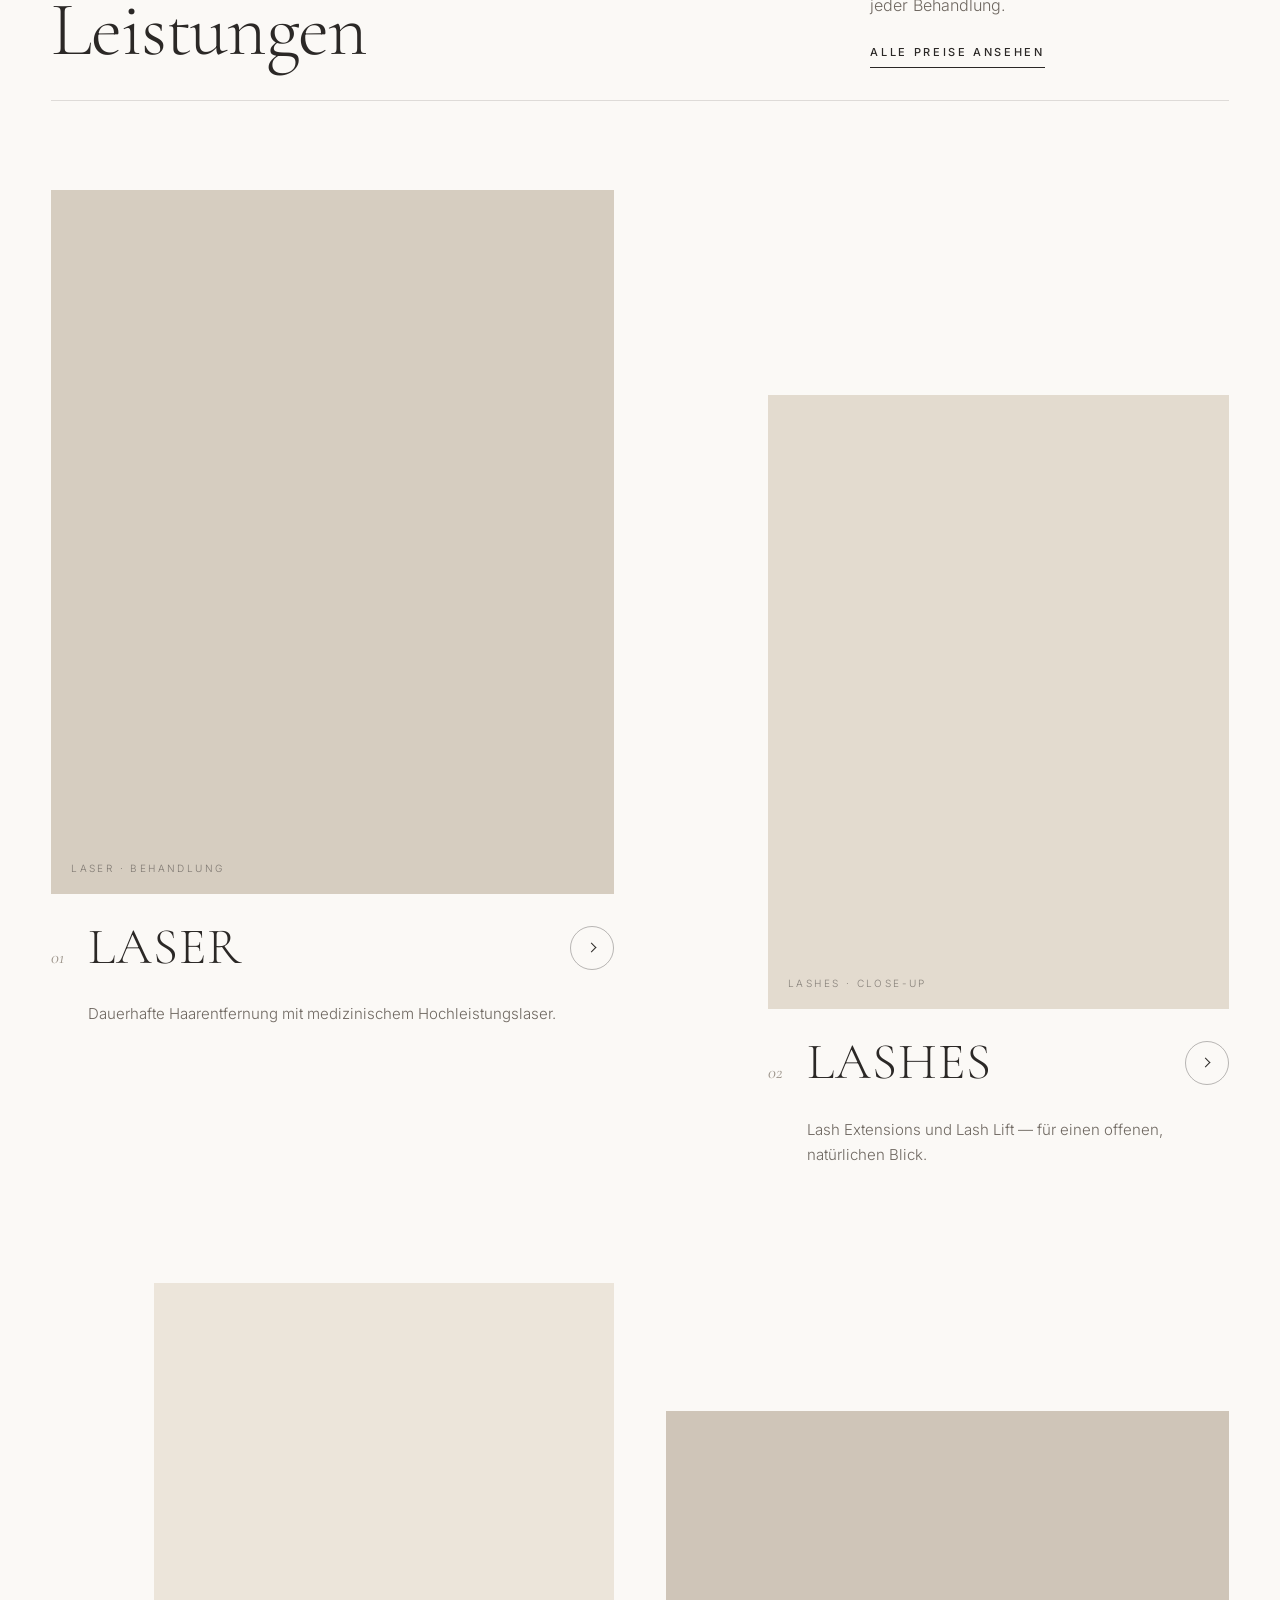
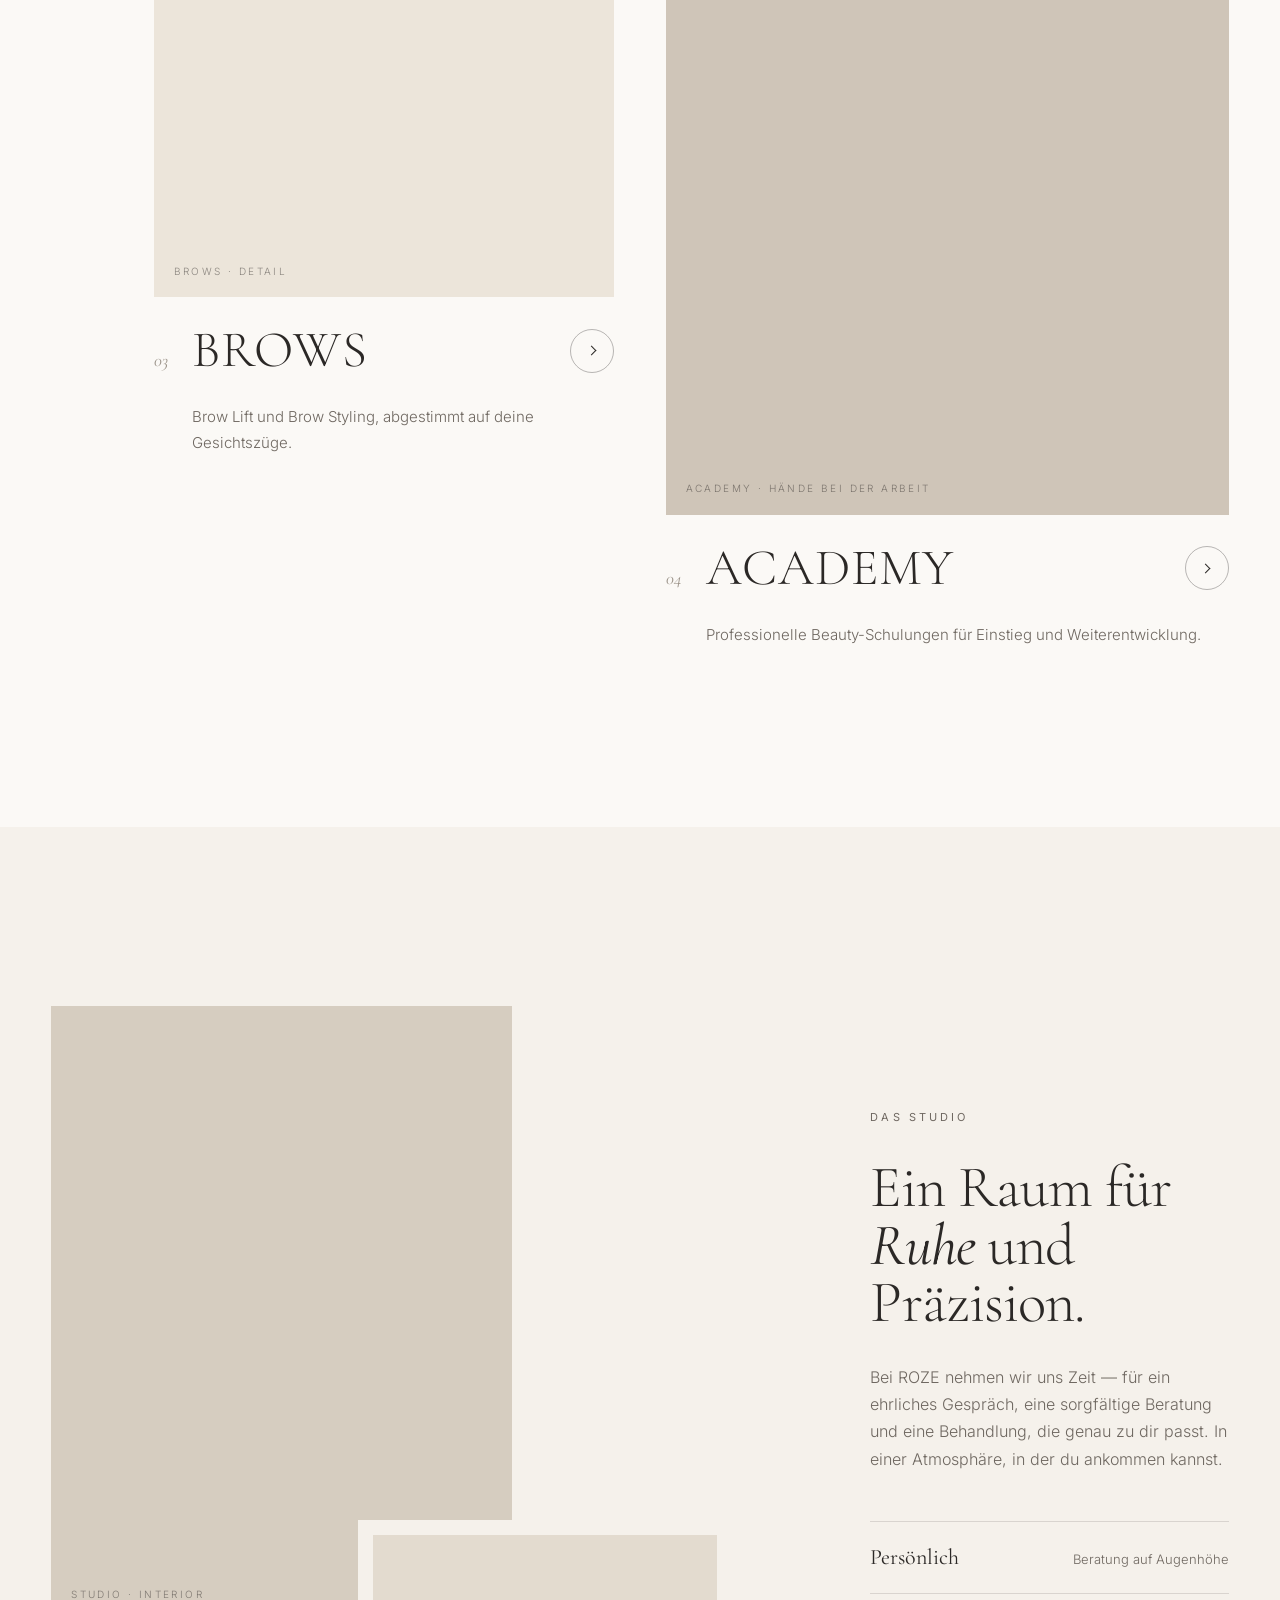
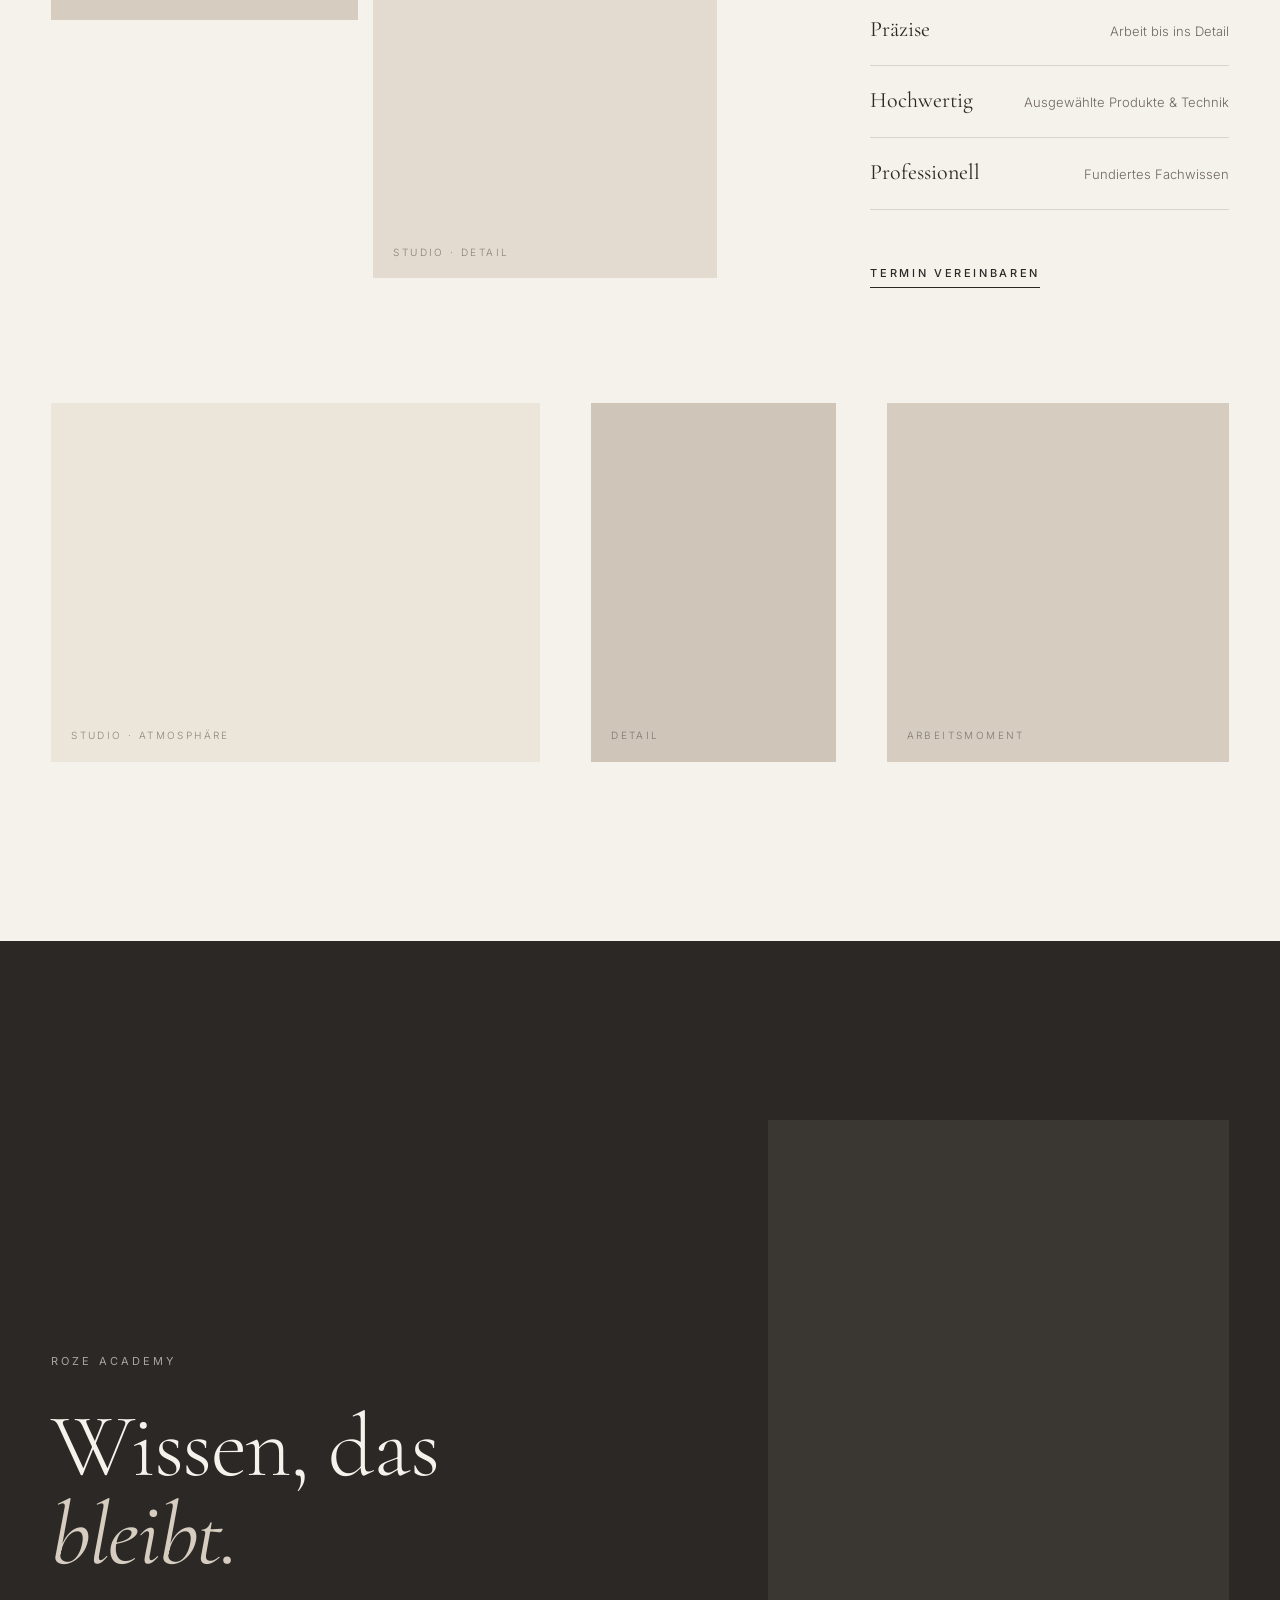
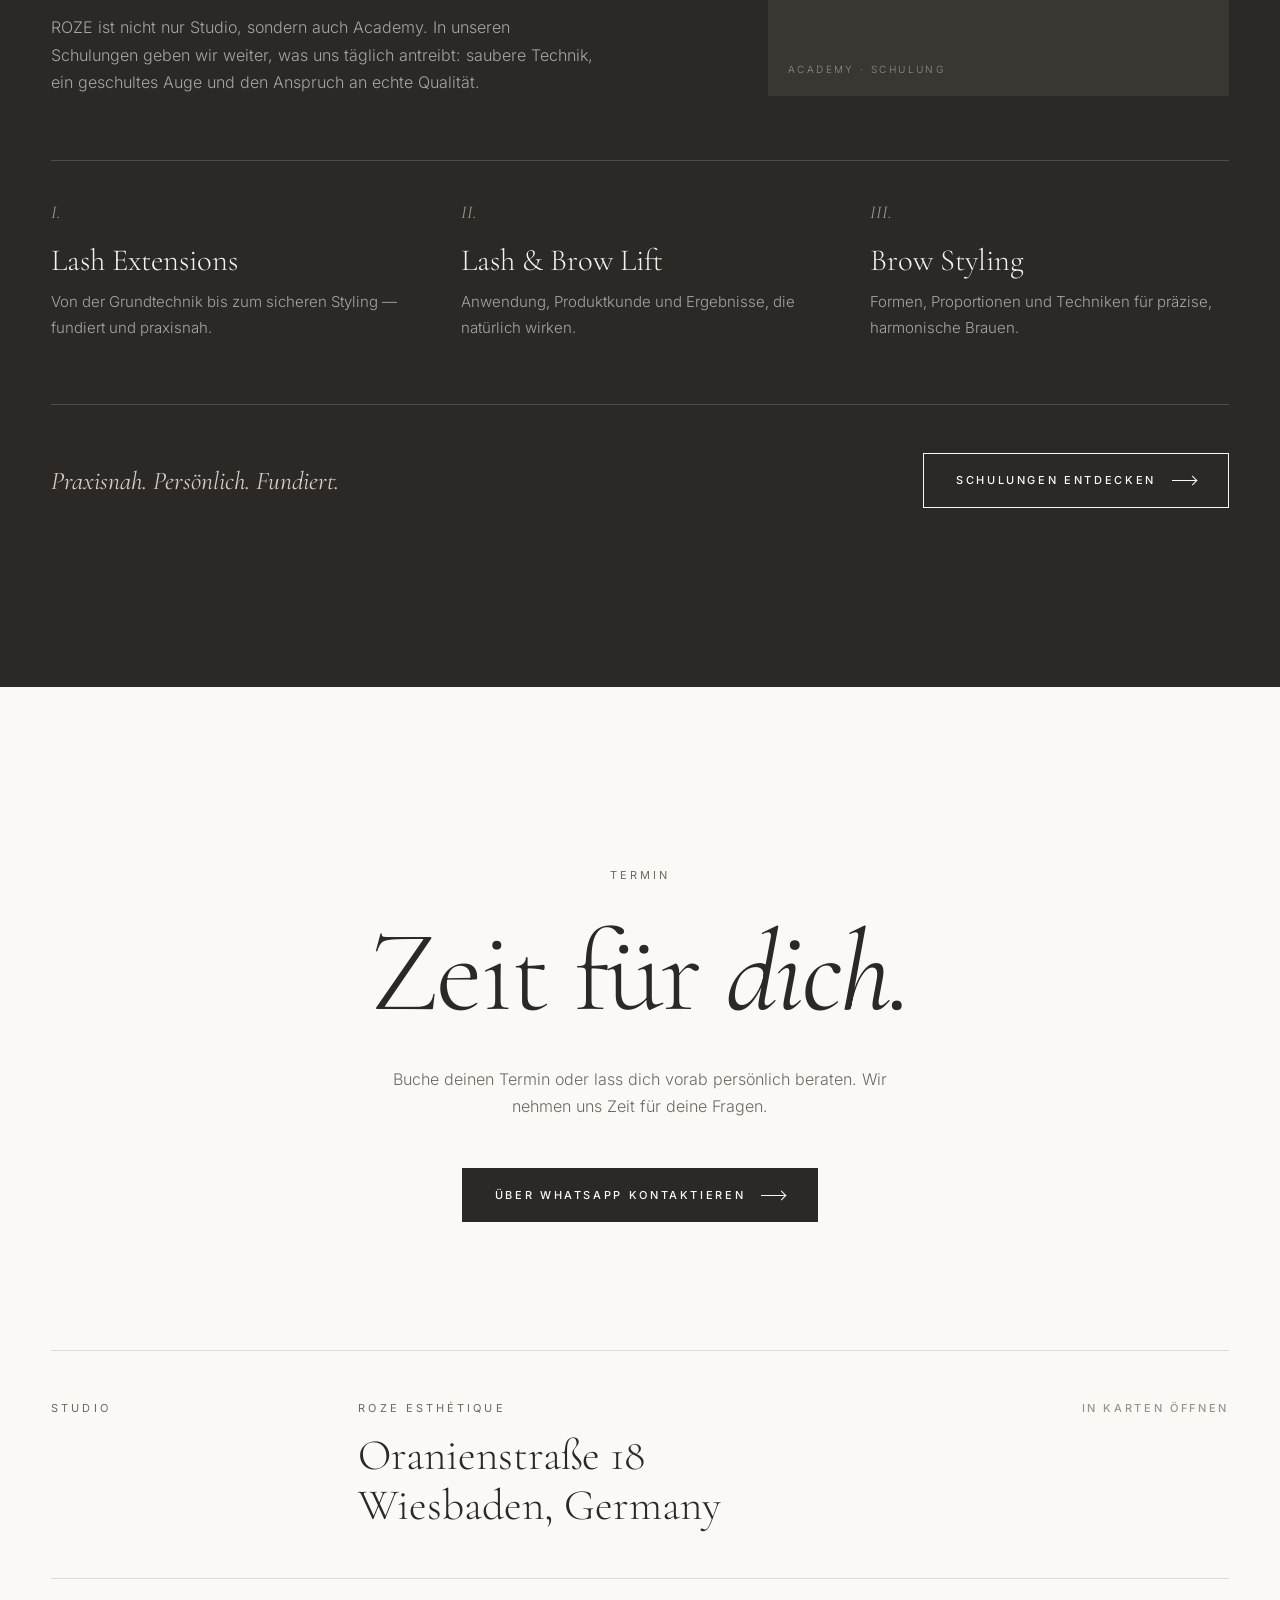
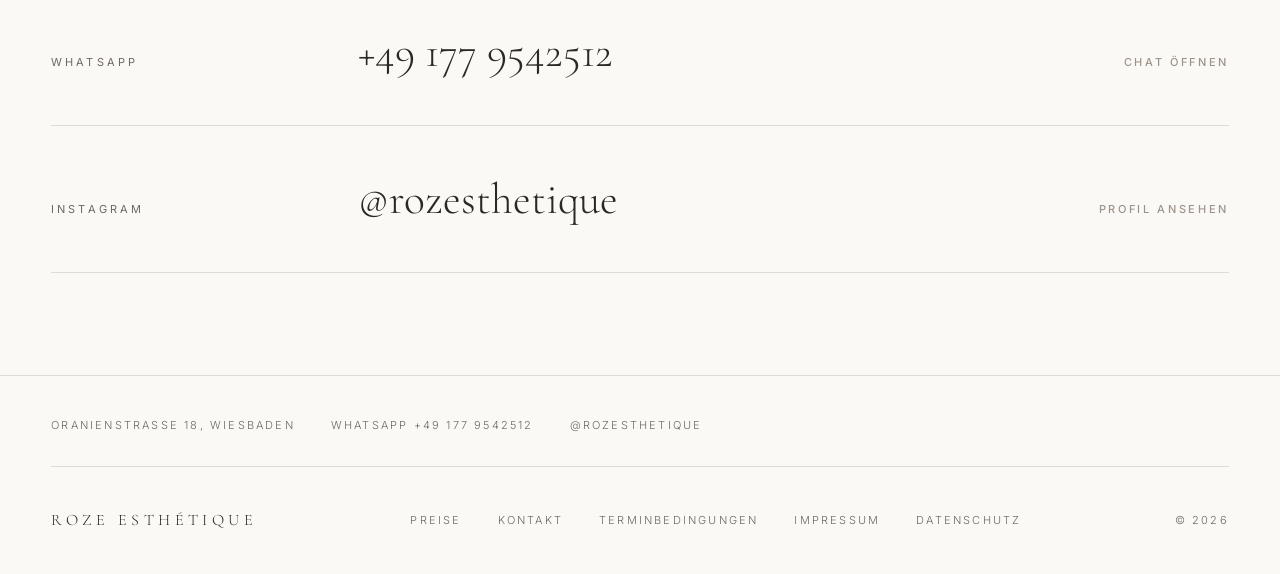
==== commit e303e01e: "Return to the editorial design, keep prices, contact and Terminbedingungen - Homepage markup and sty" ====
--- a/index.html
+++ b/index.html
@@ -5,12 +5,12 @@
   <meta name="viewport" content="width=device-width, initial-scale=1.0">
   <title>ROZE ESTHÉTIQUE | studio &amp; academy</title>
   <meta name="description" content="ROZE ESTHÉTIQUE – Studio &amp; Academy für dauerhafte Haarentfernung mit Hochleistungslaser, Lash Extensions, Lash Lift, Brow Lift und Brow Styling sowie professionelle Beauty-Schulungen.">
-  <meta name="theme-color" content="#f7f4ef">
-  <link rel="preload" href="assets/fonts/instrument-serif-latin-400-normal.woff2" as="font" type="font/woff2" crossorigin>
-  <link rel="preload" href="assets/fonts/jost-latin-300-normal.woff2" as="font" type="font/woff2" crossorigin>
-  <link rel="stylesheet" href="assets/css/style.css">
+  <meta name="theme-color" content="#fbf9f6">
+  <link rel="preload" href="assets/fonts/cormorant-garamond-latin-300-normal.woff2" as="font" type="font/woff2" crossorigin>
+  <link rel="preload" href="assets/fonts/inter-latin-300-normal.woff2" as="font" type="font/woff2" crossorigin>
+  <link rel="stylesheet" href="assets/css/style.css?v=20261014">
   <script>document.documentElement.classList.add("js");</script>
-  <script src="assets/js/main.js" defer></script>
+  <script src="assets/js/main.js?v=20261014" defer></script>
 </head>
 <body>
 
@@ -30,12 +30,12 @@
       </button>
 
       <a class="brand" href="#top" aria-label="ROZE ESTHÉTIQUE – zur Startseite">
-        <span class="brand__name">ROZE ESTHÉTIQUE</span>
-        <span class="brand__sub">Studio &amp; Academy</span>
+        <span class="brand__name">ROZE</span>
+        <span class="brand__sub">Esthétique</span>
       </a>
 
       <div class="header-cta">
-        <a class="btn btn--sm" href="#kontakt">Termin buchen</a>
+        <a class="btn" href="#kontakt">Termin buchen</a>
       </div>
     </div>
   </header>
@@ -56,20 +56,14 @@
     <section class="hero" aria-label="Einleitung">
       <div class="container hero__grid">
         <div class="hero__content">
-          <p class="eyebrow reveal">Beauty Studio &amp; Academy</p>
-
-          <h1 class="hero__brand reveal" style="--delay: .1s">
-            <span>ROZE</span>
-            <span>ESTHÉTIQUE</span>
+          <p class="eyebrow reveal">ROZE ESTHÉTIQUE — Studio &amp; Academy</p>
+
+          <h1 class="display hero__title reveal" style="--delay: .1s">
+            <span>Die Kunst</span>
+            <span class="indent">der <em>Details.</em></span>
           </h1>
 
-          <span class="hero__rule reveal" style="--delay: .2s" aria-hidden="true"></span>
-
-          <p class="hero__tagline reveal" style="--delay: .25s">
-            Die Kunst der <em>Details</em> — ruhig, präzise und persönlich.
-          </p>
-
-          <ul class="hero__disciplines reveal" style="--delay: .3s" aria-label="Schwerpunkte">
+          <ul class="hero__disciplines reveal" style="--delay: .25s" aria-label="Schwerpunkte">
             <li>Laser</li>
             <li>Lashes</li>
             <li>Brows</li>
@@ -83,18 +77,16 @@
         </div>
 
         <div class="hero__visual">
-          <span class="hero__niche" aria-hidden="true"></span>
-          <!-- Bild: z. B. Studio-Interior mit Spiegel / warmes Licht -->
-          <figure class="media media--arch media--stone reveal-media" data-label="Studio · Interior" style="--delay: .15s"></figure>
-          <!-- Bild: z. B. Detail – Olivenzweig, Stoff, Travertin -->
-          <figure class="media hero__detail media--sand reveal-media" data-label="Detail" style="--delay: .45s"></figure>
+          <!-- Bild: z. B. ruhige Editorial-Aufnahme / Close-up -->
+          <figure class="media media--tone-1 reveal-media" data-label="Editorial · Close-up" style="--delay: .2s"></figure>
+          <span class="hero__visual-note" aria-hidden="true">Beauty, elevated</span>
         </div>
       </div>
 
       <div class="container">
         <div class="hero__footer">
           <span>Laser · Lashes · Brows · Academy</span>
-          <a class="scroll-cue" href="#intro">Entdecken <span class="scroll-cue__line" aria-hidden="true"></span></a>
+          <a class="scroll-cue" href="#intro">Scroll <span class="scroll-cue__line" aria-hidden="true"></span></a>
         </div>
       </div>
     </section>
@@ -113,11 +105,9 @@
     <section class="services" id="leistungen" aria-labelledby="leistungen-title">
       <div class="container">
         <header class="section-head">
-          <div>
-            <p class="eyebrow reveal">Unsere Schwerpunkte</p>
-            <h2 class="section-head__title reveal" id="leistungen-title" style="--delay: .1s">Leistungen</h2>
-          </div>
-          <div class="section-head__aside reveal" style="--delay: .2s">
+          <h2 class="display section-head__title reveal" id="leistungen-title">Leistungen</h2>
+          <div class="section-head__aside reveal" style="--delay: .1s">
+            <p class="eyebrow">Unsere Schwerpunkte</p>
             <p class="lead">Vier Bereiche, ein Anspruch: höchste Sorgfalt in jeder Behandlung.</p>
             <a class="link-line" href="preise.html">Alle Preise ansehen</a>
           </div>
@@ -126,53 +116,45 @@
         <div class="services__grid">
           <!-- später: laser.html -->
           <a class="service" href="preise.html#laser">
-            <figure class="media media--portrait media--stone reveal-media" data-label="Laser · Behandlung"></figure>
+            <figure class="media media--portrait media--tone-2 reveal-media" data-label="Laser · Behandlung"></figure>
             <div class="service__meta reveal">
               <span class="service__index">01</span>
-              <div>
-                <h3 class="service__title">Laser</h3>
-                <p class="service__desc">Dauerhafte Haarentfernung mit medizinischem Hochleistungslaser.</p>
-              </div>
-              <span class="service__arrow" aria-hidden="true"></span>
+              <h3 class="service__title">Laser</h3>
+              <span class="service__more" aria-hidden="true"></span>
+              <p class="service__desc">Dauerhafte Haarentfernung mit medizinischem Hochleistungslaser.</p>
             </div>
           </a>
 
           <!-- später: lashes.html -->
           <a class="service" href="preise.html#lashes">
-            <figure class="media media--tall media--sand reveal-media" data-label="Lashes · Close-up"></figure>
+            <figure class="media media--tall media--tone-3 reveal-media" data-label="Lashes · Close-up"></figure>
             <div class="service__meta reveal">
               <span class="service__index">02</span>
-              <div>
-                <h3 class="service__title">Lashes</h3>
-                <p class="service__desc">Lash Extensions und Lash Lift — für einen offenen, natürlichen Blick.</p>
-              </div>
-              <span class="service__arrow" aria-hidden="true"></span>
+              <h3 class="service__title">Lashes</h3>
+              <span class="service__more" aria-hidden="true"></span>
+              <p class="service__desc">Lash Extensions und Lash Lift — für einen offenen, natürlichen Blick.</p>
             </div>
           </a>
 
           <!-- später: brows.html -->
           <a class="service" href="preise.html#liftings">
-            <figure class="media media--tall media--linen reveal-media" data-label="Brows · Detail"></figure>
+            <figure class="media media--tall media--tone-1 reveal-media" data-label="Brows · Detail"></figure>
             <div class="service__meta reveal">
               <span class="service__index">03</span>
-              <div>
-                <h3 class="service__title">Brows</h3>
-                <p class="service__desc">Brow Lift und Brow Styling, abgestimmt auf deine Gesichtszüge.</p>
-              </div>
-              <span class="service__arrow" aria-hidden="true"></span>
+              <h3 class="service__title">Brows</h3>
+              <span class="service__more" aria-hidden="true"></span>
+              <p class="service__desc">Brow Lift und Brow Styling, abgestimmt auf deine Gesichtszüge.</p>
             </div>
           </a>
 
           <!-- später: academy.html -->
           <a class="service" href="#academy">
-            <figure class="media media--portrait media--taupe reveal-media" data-label="Academy · Hände bei der Arbeit"></figure>
+            <figure class="media media--portrait media--tone-4 reveal-media" data-label="Academy · Hände bei der Arbeit"></figure>
             <div class="service__meta reveal">
               <span class="service__index">04</span>
-              <div>
-                <h3 class="service__title">Academy</h3>
-                <p class="service__desc">Professionelle Beauty-Schulungen für Einstieg und Weiterentwicklung.</p>
-              </div>
-              <span class="service__arrow" aria-hidden="true"></span>
+              <h3 class="service__title">Academy</h3>
+              <span class="service__more" aria-hidden="true"></span>
+              <p class="service__desc">Professionelle Beauty-Schulungen für Einstieg und Weiterentwicklung.</p>
             </div>
           </a>
         </div>
@@ -184,13 +166,13 @@
       <div class="container">
         <div class="studio__grid">
           <div class="studio__images">
-            <figure class="media media--arch media--stone reveal-media" data-label="Studio · Spiegel &amp; Licht"></figure>
-            <figure class="media media--square media--taupe reveal-media" data-label="Studio · Detail" style="--delay: .2s"></figure>
+            <figure class="media media--tall media--tone-2 reveal-media" data-label="Studio · Interior"></figure>
+            <figure class="media media--square media--tone-3 reveal-media" data-label="Studio · Detail" style="--delay: .2s"></figure>
           </div>
 
           <div class="studio__content">
             <p class="eyebrow reveal">Das Studio</p>
-            <h2 class="studio__title reveal" id="studio-title" style="--delay: .1s">Ein Raum für <em>Ruhe</em> und Präzision.</h2>
+            <h2 class="display studio__title reveal" id="studio-title" style="--delay: .1s">Ein Raum für <em>Ruhe</em> und Präzision.</h2>
             <p class="lead reveal" style="--delay: .2s">
               Bei ROZE nehmen wir uns Zeit — für ein ehrliches Gespräch, eine sorgfältige Beratung und eine Behandlung, die genau zu dir passt. In einer Atmosphäre, in der du ankommen kannst.
             </p>
@@ -207,9 +189,9 @@
         </div>
 
         <div class="studio__strip">
-          <figure class="media media--linen reveal-media" data-label="Studio · Atmosphäre"></figure>
-          <figure class="media media--wood reveal-media" data-label="Material · Holz" style="--delay: .15s"></figure>
-          <figure class="media media--stone reveal-media" data-label="Arbeitsmoment" style="--delay: .3s"></figure>
+          <figure class="media media--tone-1 reveal-media" data-label="Studio · Atmosphäre"></figure>
+          <figure class="media media--tone-4 reveal-media" data-label="Detail" style="--delay: .15s"></figure>
+          <figure class="media media--tone-2 reveal-media" data-label="Arbeitsmoment" style="--delay: .3s"></figure>
         </div>
       </div>
     </section>
@@ -219,30 +201,30 @@
       <div class="container academy__grid">
         <div class="academy__intro">
           <p class="eyebrow reveal">ROZE Academy</p>
-          <h2 class="academy__title reveal" id="academy-title" style="--delay: .1s">Wissen, das <em>bleibt.</em></h2>
+          <h2 class="display academy__title reveal" id="academy-title" style="--delay: .1s">Wissen, das <em>bleibt.</em></h2>
           <p class="lead reveal" style="--delay: .2s">
             ROZE ist nicht nur Studio, sondern auch Academy. In unseren Schulungen geben wir weiter, was uns täglich antreibt: saubere Technik, ein geschultes Auge und den Anspruch an echte Qualität.
           </p>
         </div>
 
         <div class="academy__visual">
-          <figure class="media media--portrait media--umber reveal-media" data-label="Academy · Schulung"></figure>
+          <figure class="media media--portrait media--tone-dark reveal-media" data-label="Academy · Schulung"></figure>
         </div>
 
         <!-- Kursformate: Platzhalter, bitte an das tatsächliche Angebot anpassen -->
         <ol class="courses">
           <li class="course reveal">
-            <span class="course__num">I</span>
+            <span class="course__num">I.</span>
             <h3 class="course__title">Lash Extensions</h3>
             <p class="course__text">Von der Grundtechnik bis zum sicheren Styling — fundiert und praxisnah.</p>
           </li>
           <li class="course reveal" style="--delay: .1s">
-            <span class="course__num">II</span>
+            <span class="course__num">II.</span>
             <h3 class="course__title">Lash &amp; Brow Lift</h3>
             <p class="course__text">Anwendung, Produktkunde und Ergebnisse, die natürlich wirken.</p>
           </li>
           <li class="course reveal" style="--delay: .2s">
-            <span class="course__num">III</span>
+            <span class="course__num">III.</span>
             <h3 class="course__title">Brow Styling</h3>
             <p class="course__text">Formen, Proportionen und Techniken für präzise, harmonische Brauen.</p>
           </li>
@@ -261,7 +243,7 @@
       <div class="container">
         <div class="contact__top">
           <p class="eyebrow reveal">Termin</p>
-          <h2 class="contact__title reveal" id="kontakt-title" style="--delay: .1s">Zeit für <em>dich.</em></h2>
+          <h2 class="display contact__title reveal" id="kontakt-title" style="--delay: .1s">Zeit für <em>dich.</em></h2>
           <p class="lead reveal" style="--delay: .2s">
             Buche deinen Termin oder lass dich vorab persönlich beraten. Wir nehmen uns Zeit für deine Fragen.
           </p>
--- a/assets/css/style.css
+++ b/assets/css/style.css
@@ -1,42 +1,54 @@
 /* ==========================================================================
    ROZE ESTHÉTIQUE — studio & academy
-   Palette derived from the studio interior: travertine, linen, cream
-   upholstery, dark wood, black details, olive.
    ========================================================================== */
 
 /* Fonts (self-hosted, no external requests) ------------------------------- */
 
 @font-face {
-  font-family: "Instrument Serif";
-  src: url("../fonts/instrument-serif-latin-400-normal.woff2") format("woff2");
+  font-family: "Cormorant Garamond";
+  src: url("../fonts/cormorant-garamond-latin-300-normal.woff2") format("woff2");
+  font-weight: 300;
+  font-style: normal;
+  font-display: swap;
+}
+@font-face {
+  font-family: "Cormorant Garamond";
+  src: url("../fonts/cormorant-garamond-latin-400-normal.woff2") format("woff2");
   font-weight: 400;
   font-style: normal;
   font-display: swap;
 }
 @font-face {
-  font-family: "Instrument Serif";
-  src: url("../fonts/instrument-serif-latin-400-italic.woff2") format("woff2");
+  font-family: "Cormorant Garamond";
+  src: url("../fonts/cormorant-garamond-latin-400-italic.woff2") format("woff2");
   font-weight: 400;
   font-style: italic;
   font-display: swap;
 }
 @font-face {
-  font-family: "Jost";
-  src: url("../fonts/jost-latin-300-normal.woff2") format("woff2");
+  font-family: "Cormorant Garamond";
+  src: url("../fonts/cormorant-garamond-latin-500-normal.woff2") format("woff2");
+  font-weight: 500;
+  font-style: normal;
+  font-display: swap;
+}
+@font-face {
+  font-family: "Inter";
+  src: url("../fonts/inter-latin-300-normal.woff2") format("woff2");
   font-weight: 300;
   font-style: normal;
   font-display: swap;
 }
 @font-face {
-  font-family: "Jost";
-  src: url("../fonts/jost-latin-400-normal.woff2") format("woff2");
+  font-family: "Inter";
+  src: url("../fonts/inter-latin-400-normal.woff2") format("woff2");
   font-weight: 400;
   font-style: normal;
   font-display: swap;
 }
 @font-face {
-  font-family: "Jost";
-  src: url("../fonts/jost-latin-500-normal.woff2") format("woff2");
+  font-family: "Inter";
+  src: url("../fonts/inter-latin-500-normal.woff2") format("woff2");
   font-weight: 500;
   font-style: normal;
   font-display: swap;
@@ -45,42 +57,28 @@
 /* Tokens ------------------------------------------------------------------ */
 
 :root {
-  /* Light neutrals */
-  --ivory: #f7f4ef;        /* main background, warm off-white */
-  --cream: #f0ebe3;        /* cream upholstery */
-  --greige: #e8e2d8;       /* very light greige */
-  --linen: #e3dccf;        /* soft fabrics */
-  --travertine: #d9cfbf;   /* stone */
-  --stone: #c9bdab;        /* deeper stone */
-
-  /* Mid & dark neutrals */
-  --taupe: #9e917f;
-  --warm-grey: #847c72;
-  --wood: #5a4a3d;         /* dark wood */
-  --espresso: #2f2721;     /* darkest wood, academy background */
-  --anthracite: #2a2623;   /* text */
-  --black: #151311;
-
-  /* Accent — olive, used only in tiny doses */
-  --olive: #6f6d57;
-
-  --text: var(--anthracite);
-  --text-muted: #6e665d;
-  --text-soft: #8d857b;
-  --line: rgba(47, 39, 33, 0.13);
-  --line-strong: rgba(47, 39, 33, 0.3);
-
-  --serif: "Instrument Serif", "Times New Roman", serif;
-  --sans: "Jost", "Futura", "Century Gothic", system-ui, sans-serif;
-
-  --gutter: clamp(1rem, 4.5vw, 4.5rem);
-  --max: 1480px;
-  --section: clamp(7rem, 15vw, 13rem);
-
-  --ease: cubic-bezier(0.25, 0.6, 0.3, 1);
-
-  /* Subtle paper/stone grain */
-  --grain: url("data:image/svg+xml,%3Csvg xmlns='http://www.w3.org/2000/svg' width='220' height='220'%3E%3Cfilter id='n'%3E%3CfeTurbulence type='fractalNoise' baseFrequency='.85' numOctaves='3' stitchTiles='stitch'/%3E%3CfeColorMatrix values='0 0 0 0 0.18 0 0 0 0 0.15 0 0 0 0 0.12 0 0 0 0.55 0'/%3E%3C/filter%3E%3Crect width='100%25' height='100%25' filter='url(%23n)'/%3E%3C/svg%3E");
+  --warm-white: #fbf9f6;
+  --off-white: #f5f1eb;
+  --creme: #ece5da;
+  --greige: #d6cdc0;
+  --warm-grey: #9c948a;
+  --taupe: #7d7368;
+  --charcoal: #2b2826;
+  --black: #161514;
+
+  --text: var(--charcoal);
+  --text-muted: #6f6861;
+  --line: rgba(43, 40, 38, 0.14);
+  --line-strong: rgba(43, 40, 38, 0.32);
+
+  --serif: "Cormorant Garamond", "Times New Roman", serif;
+  --sans: "Inter", system-ui, -apple-system, "Helvetica Neue", Arial, sans-serif;
+
+  --gutter: clamp(1rem, 4vw, 3.5rem);
+  --max: 1440px;
+  --section: clamp(6rem, 14vw, 12rem);
+
+  --ease: cubic-bezier(0.22, 0.61, 0.36, 1);
 }
 
 /* Base -------------------------------------------------------------------- */
@@ -98,26 +96,14 @@
 
 body {
   margin: 0;
-  background: var(--ivory);
+  background: var(--warm-white);
   color: var(--text);
   font-family: var(--sans);
   font-weight: 300;
-  font-size: 1.03125rem;
-  line-height: 1.8;
-  letter-spacing: 0.01em;
+  font-size: 1rem;
+  line-height: 1.7;
   -webkit-font-smoothing: antialiased;
   text-rendering: optimizeLegibility;
-}
-
-/* Fine grain over the whole page, like natural stone and fabric */
-body::before {
-  content: "";
-  position: fixed;
-  inset: 0;
-  z-index: 100;
-  pointer-events: none;
-  background-image: var(--grain);
-  opacity: 0.045;
 }
 
 img {
@@ -140,20 +126,6 @@
   margin: 0;
 }
 
-h1,
-h2,
-h3 {
-  font-family: var(--serif);
-  font-weight: 400;
-  letter-spacing: -0.005em;
-  line-height: 1.05;
-}
-
-h2 em,
-h3 em {
-  font-style: italic;
-}
-
 ul,
 ol {
   padding: 0;
@@ -161,12 +133,12 @@
 }
 
 ::selection {
-  background: var(--linen);
+  background: var(--creme);
   color: var(--black);
 }
 
 :focus-visible {
-  outline: 1px solid var(--anthracite);
+  outline: 1px solid var(--charcoal);
   outline-offset: 4px;
 }
 
@@ -177,91 +149,97 @@
   padding: 0 var(--gutter);
 }
 
-/* Typography helpers ------------------------------------------------------ */
+.visually-hidden {
+  position: absolute;
+  width: 1px;
+  height: 1px;
+  overflow: hidden;
+  clip: rect(0 0 0 0);
+  white-space: nowrap;
+}
+
+/* Typography -------------------------------------------------------------- */
 
 .eyebrow {
-  font-family: var(--sans);
-  font-size: 0.6875rem;
-  font-weight: 400;
-  line-height: 1.6;
-  letter-spacing: 0.32em;
-  text-transform: uppercase;
-  color: var(--text-soft);
-}
-
-.lead {
-  font-size: 1.03125rem;
-  color: var(--text-muted);
-  max-width: 32em;
-}
-
-/* Buttons & links --------------------------------------------------------- */
-
-.btn {
-  display: inline-flex;
-  align-items: center;
-  gap: 1.1rem;
-  padding: 1.05rem 2.1rem;
-  border: 1px solid var(--anthracite);
-  border-radius: 1px;
   font-family: var(--sans);
   font-size: 0.6875rem;
   font-weight: 400;
   letter-spacing: 0.28em;
   text-transform: uppercase;
-  color: var(--anthracite);
+  color: var(--text-muted);
+}
+
+.display {
+  font-family: var(--serif);
+  font-weight: 300;
+  line-height: 0.98;
+  letter-spacing: -0.015em;
+}
+
+.display em {
+  font-style: italic;
+  font-weight: 400;
+}
+
+.lead {
+  font-size: clamp(1rem, 1.2vw, 1.0625rem);
+  color: var(--text-muted);
+  max-width: 34em;
+}
+
+/* Links & buttons --------------------------------------------------------- */
+
+.btn {
+  display: inline-flex;
+  align-items: center;
+  gap: 1rem;
+  padding: 1.05rem 2rem;
+  border: 1px solid var(--charcoal);
+  font-family: var(--sans);
+  font-size: 0.6875rem;
+  font-weight: 500;
+  letter-spacing: 0.24em;
+  text-transform: uppercase;
+  color: var(--charcoal);
   background: transparent;
-  transition: background-color 0.6s var(--ease), color 0.6s var(--ease), border-color 0.6s var(--ease);
+  transition: background-color 0.5s var(--ease), color 0.5s var(--ease), border-color 0.5s var(--ease);
 }
 
 .btn:hover {
-  background: var(--anthracite);
-  color: var(--ivory);
+  background: var(--charcoal);
+  color: var(--warm-white);
 }
 
 .btn--solid {
-  background: var(--anthracite);
-  color: var(--ivory);
+  background: var(--charcoal);
+  color: var(--warm-white);
 }
 
 .btn--solid:hover {
   background: transparent;
-  color: var(--anthracite);
+  color: var(--charcoal);
 }
 
 .btn--light {
-  border-color: rgba(240, 235, 227, 0.6);
-  color: var(--cream);
+  border-color: var(--warm-white);
+  color: var(--warm-white);
 }
 
 .btn--light:hover {
-  background: var(--cream);
-  border-color: var(--cream);
-  color: var(--espresso);
-}
-
-.btn--sm {
-  padding: 0.75rem 1.4rem;
-  font-size: 0.625rem;
-  border-color: var(--line-strong);
-}
-
-.btn--sm:hover {
-  border-color: var(--anthracite);
-}
-
-.btn .arrow,
-.service__arrow {
-  position: relative;
+  background: var(--warm-white);
+  color: var(--charcoal);
+}
+
+.btn .arrow {
   display: inline-block;
-  width: 1.75rem;
+  width: 1.5rem;
   height: 1px;
   background: currentColor;
-  transition: width 0.6s var(--ease);
-}
-
-.btn .arrow::after,
-.service__arrow::after {
+  position: relative;
+  transition: width 0.5s var(--ease);
+}
+
+.btn .arrow::after {
   content: "";
   position: absolute;
   right: 0;
@@ -274,16 +252,16 @@
 }
 
 .btn:hover .arrow {
-  width: 2.5rem;
+  width: 2.25rem;
 }
 
 .link-line {
   position: relative;
   display: inline-block;
-  padding-bottom: 0.4rem;
+  padding-bottom: 0.35rem;
   font-size: 0.6875rem;
-  font-weight: 400;
-  letter-spacing: 0.28em;
+  font-weight: 500;
+  letter-spacing: 0.24em;
   text-transform: uppercase;
 }
 
@@ -295,13 +273,12 @@
   width: 100%;
   height: 1px;
   background: currentColor;
-  opacity: 0.6;
   transform-origin: right;
-  transition: transform 0.7s var(--ease);
+  transition: transform 0.6s var(--ease);
 }
 
 .link-line:hover::after {
-  transform: scaleX(0.3);
+  transform: scaleX(0.35);
   transform-origin: left;
 }
 
@@ -313,50 +290,41 @@
 .media {
   position: relative;
   overflow: hidden;
-  background-color: var(--linen);
+  background: var(--creme);
 }
 
 .media img {
   width: 100%;
   height: 100%;
   object-fit: cover;
-  transition: transform 1.8s var(--ease);
+  transition: transform 1.6s var(--ease);
 }
 
 .media--portrait { aspect-ratio: 4 / 5; }
 .media--tall { aspect-ratio: 3 / 4; }
+.media--landscape { aspect-ratio: 3 / 2; }
 .media--square { aspect-ratio: 1 / 1; }
 
-/* Soft architecture: arched frame, like the studio's mirrors */
-.media--arch {
-  aspect-ratio: 3 / 4;
-  border-radius: 999px 999px 0 0;
-}
-
-.media--sand { background-color: var(--greige); }
-.media--linen { background-color: var(--linen); }
-.media--stone { background-color: var(--travertine); }
-.media--taupe { background-color: var(--stone); }
-.media--wood { background-color: #8a7765; }
-.media--umber { background-color: #4a3e35; }
+.media--tone-1 { background: var(--creme); }
+.media--tone-2 { background: var(--greige); }
+.media--tone-3 { background: #e3dbcf; }
+.media--tone-4 { background: #cfc5b8; }
+.media--tone-dark { background: #3a3632; }
 
 .media[data-label]::after {
   content: attr(data-label);
   position: absolute;
-  left: 50%;
-  bottom: 1.4rem;
-  transform: translateX(-50%);
-  white-space: nowrap;
+  left: 1.25rem;
+  bottom: 1.1rem;
   font-family: var(--sans);
-  font-size: 0.5625rem;
-  letter-spacing: 0.3em;
+  font-size: 0.625rem;
+  letter-spacing: 0.24em;
   text-transform: uppercase;
-  color: rgba(42, 38, 35, 0.42);
-}
-
-.media--wood[data-label]::after,
-.media--umber[data-label]::after {
-  color: rgba(240, 235, 227, 0.5);
+  color: rgba(43, 40, 38, 0.5);
+}
+
+.media--tone-dark[data-label]::after {
+  color: rgba(251, 249, 246, 0.45);
 }
 
 .media:has(img)::after {
@@ -365,7 +333,7 @@
 
 a:hover .media img,
 .media:hover img {
-  transform: scale(1.03);
+  transform: scale(1.035);
 }
 
 /* Header ------------------------------------------------------------------ */
@@ -374,14 +342,14 @@
   position: fixed;
   inset: 0 0 auto 0;
   z-index: 50;
+  transition: background-color 0.5s var(--ease), border-color 0.5s var(--ease);
   border-bottom: 1px solid transparent;
-  transition: background-color 0.6s var(--ease), border-color 0.6s var(--ease);
 }
 
 .site-header.is-scrolled {
-  background: rgba(247, 244, 239, 0.94);
-  backdrop-filter: blur(12px);
-  -webkit-backdrop-filter: blur(12px);
+  background: rgba(251, 249, 246, 0.92);
+  backdrop-filter: blur(10px);
+  -webkit-backdrop-filter: blur(10px);
   border-bottom-color: var(--line);
 }
 
@@ -389,12 +357,7 @@
   display: grid;
   grid-template-columns: 1fr auto 1fr;
   align-items: center;
-  height: 6.5rem;
-  transition: height 0.6s var(--ease);
-}
-
-.is-scrolled .header-inner {
-  height: 5rem;
+  height: 5.25rem;
 }
 
 .brand {
@@ -406,53 +369,46 @@
 .brand__name {
   display: block;
   font-family: var(--serif);
-  font-size: 1.1875rem;
-  letter-spacing: 0.34em;
-  margin-right: -0.34em;
-  white-space: nowrap;
+  font-size: 1.375rem;
+  font-weight: 400;
+  letter-spacing: 0.28em;
+  margin-right: -0.28em;
 }
 
 .brand__sub {
   display: block;
-  margin-top: 0.55rem;
-  font-size: 0.53125rem;
-  font-weight: 400;
-  letter-spacing: 0.46em;
-  margin-right: -0.46em;
+  margin-top: 0.4rem;
+  font-size: 0.5625rem;
+  letter-spacing: 0.42em;
+  margin-right: -0.42em;
   text-transform: uppercase;
-  color: var(--text-soft);
+  color: var(--text-muted);
 }
 
 .nav {
   display: flex;
-  gap: 2.5rem;
+  gap: 2.25rem;
 }
 
 .nav a {
   position: relative;
-  font-size: 0.65625rem;
+  font-size: 0.6875rem;
   font-weight: 400;
-  letter-spacing: 0.24em;
+  letter-spacing: 0.22em;
   text-transform: uppercase;
-  color: var(--text-muted);
-  transition: color 0.4s var(--ease);
 }
 
 .nav a::after {
   content: "";
   position: absolute;
   left: 0;
-  bottom: -0.4rem;
+  bottom: -0.35rem;
   width: 100%;
   height: 1px;
   background: currentColor;
   transform: scaleX(0);
   transform-origin: left;
-  transition: transform 0.6s var(--ease);
-}
-
-.nav a:hover {
-  color: var(--anthracite);
+  transition: transform 0.5s var(--ease);
 }
 
 .nav a:hover::after {
@@ -461,6 +417,10 @@
 
 .header-cta {
   justify-self: end;
+}
+
+.header-cta .btn {
+  padding: 0.85rem 1.5rem;
 }
 
 .menu-toggle {
@@ -472,7 +432,7 @@
   border: 0;
   background: none;
   cursor: pointer;
-  color: var(--anthracite);
+  color: var(--charcoal);
 }
 
 .menu-toggle span {
@@ -481,7 +441,7 @@
   height: 1px;
   margin: 0.4rem 0;
   background: currentColor;
-  transition: transform 0.4s var(--ease);
+  transition: transform 0.4s var(--ease), opacity 0.3s;
 }
 
 .menu-open .menu-toggle span:first-child {
@@ -500,7 +460,7 @@
   flex-direction: column;
   justify-content: center;
   padding: 6rem var(--gutter) 3rem;
-  background: var(--ivory);
+  background: var(--warm-white);
   opacity: 0;
   visibility: hidden;
   transition: opacity 0.5s var(--ease), visibility 0.5s;
@@ -523,8 +483,8 @@
   display: block;
   padding: 1.1rem 0;
   font-family: var(--serif);
-  font-size: 2.125rem;
-  line-height: 1.2;
+  font-size: 2.25rem;
+  font-weight: 300;
 }
 
 .mobile-menu .btn {
@@ -538,7 +498,7 @@
   position: relative;
   min-height: 100vh;
   min-height: 100svh;
-  padding-top: 6.5rem;
+  padding-top: 5.25rem;
   display: flex;
   flex-direction: column;
 }
@@ -549,8 +509,8 @@
   grid-template-columns: repeat(12, 1fr);
   column-gap: var(--gutter);
   align-items: center;
-  padding-top: clamp(2rem, 5vh, 4rem);
-  padding-bottom: clamp(2.5rem, 6vh, 5rem);
+  padding-top: clamp(2rem, 6vh, 5rem);
+  padding-bottom: clamp(2rem, 6vh, 5rem);
 }
 
 .hero__content {
@@ -560,58 +520,41 @@
 }
 
 .hero__content .eyebrow {
-  margin-bottom: 2.25rem;
-}
-
-.hero__brand {
-  font-size: clamp(2.75rem, 5.2vw, 5rem);
-  line-height: 1;
-  letter-spacing: 0.1em;
-}
-
-.hero__brand span {
+  margin-bottom: 2.5rem;
+}
+
+.hero__title {
+  font-size: clamp(3.5rem, 8.4vw, 8.5rem);
+}
+
+.hero__title span {
   display: block;
 }
 
-.hero__brand span + span {
-  margin-top: 0.12em;
-}
-
-.hero__rule {
-  display: block;
-  width: 4.5rem;
-  height: 1px;
-  margin: 2.5rem 0 2rem;
-  background: var(--olive);
-  opacity: 0.6;
-}
-
-.hero__tagline {
-  font-family: var(--serif);
-  font-size: clamp(1.375rem, 2vw, 1.75rem);
-  line-height: 1.35;
-  color: var(--text-muted);
-  max-width: 22em;
-}
-
-.hero__tagline em {
-  color: var(--anthracite);
+.hero__title .indent {
+  padding-left: 0.9em;
 }
 
 .hero__disciplines {
   display: flex;
   flex-wrap: wrap;
-  gap: 0.5rem 0.9rem;
-  margin-top: 2.25rem;
-  font-size: 0.65625rem;
-  letter-spacing: 0.3em;
+  align-items: center;
+  gap: 0.75rem 1.25rem;
+  margin-top: 2.75rem;
+  font-size: 0.6875rem;
+  letter-spacing: 0.26em;
   text-transform: uppercase;
-  color: var(--text-soft);
+  color: var(--text-muted);
 }
 
 .hero__disciplines li + li::before {
-  content: "·";
-  margin-right: 0.9rem;
+  content: "";
+  display: inline-block;
+  width: 1.5rem;
+  height: 1px;
+  margin-right: 1.25rem;
+  vertical-align: middle;
+  background: var(--line-strong);
 }
 
 .hero__actions {
@@ -619,40 +562,30 @@
   flex-wrap: wrap;
   align-items: center;
   gap: 1.5rem 2.5rem;
-  margin-top: 3rem;
+  margin-top: 3.25rem;
 }
 
 .hero__visual {
-  grid-column: 7 / span 6;
+  grid-column: 8 / span 5;
   position: relative;
-  display: flex;
-  justify-content: flex-end;
-  padding: clamp(1.25rem, 3vh, 2.5rem) 0;
-}
-
-/* A quiet stone-coloured wall niche behind the arch */
-.hero__niche {
+}
+
+.hero__visual .media {
+  aspect-ratio: 4 / 5;
+  max-height: calc(100svh - 12rem);
+  width: 100%;
+}
+
+.hero__visual-note {
   position: absolute;
-  top: 0;
-  bottom: 0;
-  right: calc(var(--gutter) * -1);
-  width: 62%;
-  background-color: var(--cream);
-}
-
-.hero__visual .media--arch {
-  position: relative;
-  width: min(72%, calc((100svh - 19rem) * 0.75));
-  margin-right: 9%;
-}
-
-.hero__detail {
-  position: absolute;
-  left: 0;
-  bottom: 12%;
-  width: 30%;
-  aspect-ratio: 4 / 5;
-  outline: clamp(0.5rem, 1vw, 0.875rem) solid var(--ivory);
+  left: calc(var(--gutter) * -1 - 3rem);
+  bottom: 2.5rem;
+  writing-mode: vertical-rl;
+  transform: rotate(180deg);
+  font-size: 0.625rem;
+  letter-spacing: 0.3em;
+  text-transform: uppercase;
+  color: var(--text-muted);
 }
 
 .hero__footer {
@@ -663,9 +596,9 @@
   padding-bottom: 1.75rem;
   border-top: 1px solid var(--line);
   font-size: 0.625rem;
-  letter-spacing: 0.3em;
+  letter-spacing: 0.26em;
   text-transform: uppercase;
-  color: var(--text-soft);
+  color: var(--text-muted);
 }
 
 .scroll-cue {
@@ -686,8 +619,8 @@
   content: "";
   position: absolute;
   inset: 0;
-  background: var(--anthracite);
-  animation: cue 3.2s var(--ease) infinite;
+  background: var(--charcoal);
+  animation: cue 2.8s var(--ease) infinite;
 }
 
 @keyframes cue {
@@ -710,43 +643,46 @@
 
 .statement .eyebrow {
   grid-column: 1 / span 3;
-  padding-top: 0.75rem;
+  padding-top: 0.9rem;
 }
 
 .statement__text {
   grid-column: 4 / span 8;
   font-family: var(--serif);
-  font-size: clamp(1.75rem, 3vw, 2.75rem);
-  line-height: 1.25;
+  font-weight: 300;
+  font-size: clamp(1.875rem, 3.6vw, 3.375rem);
+  line-height: 1.18;
+  letter-spacing: -0.01em;
 }
 
 .statement__text em {
-  color: var(--wood);
+  font-style: italic;
+  color: var(--taupe);
 }
 
 /* Section heads ----------------------------------------------------------- */
 
 .section-head {
-  display: flex;
-  flex-wrap: wrap;
-  justify-content: space-between;
-  align-items: flex-end;
-  gap: 2rem var(--gutter);
-  padding-bottom: 2.25rem;
-  margin-bottom: clamp(3.5rem, 8vw, 7rem);
+  display: grid;
+  grid-template-columns: repeat(12, 1fr);
+  column-gap: var(--gutter);
+  align-items: end;
+  padding-bottom: 2rem;
+  margin-bottom: clamp(3rem, 7vw, 6rem);
   border-bottom: 1px solid var(--line);
 }
 
-.section-head .eyebrow {
-  margin-bottom: 1.25rem;
-}
-
 .section-head__title {
-  font-size: clamp(2.75rem, 5vw, 4.5rem);
+  grid-column: 1 / span 7;
+  font-size: clamp(2.75rem, 6vw, 5.5rem);
 }
 
 .section-head__aside {
-  max-width: 24em;
+  grid-column: 9 / span 4;
+}
+
+.section-head__aside .eyebrow {
+  margin-bottom: 1rem;
 }
 
 /* Services ---------------------------------------------------------------- */
@@ -759,7 +695,7 @@
   display: grid;
   grid-template-columns: repeat(12, 1fr);
   column-gap: var(--gutter);
-  row-gap: clamp(4.5rem, 10vw, 9rem);
+  row-gap: clamp(4rem, 9vw, 8rem);
 }
 
 .service {
@@ -767,55 +703,73 @@
 }
 
 .service:nth-child(1) { grid-column: 1 / span 6; }
-.service:nth-child(2) { grid-column: 8 / span 5; margin-top: clamp(6rem, 16vw, 15rem); }
+.service:nth-child(2) { grid-column: 8 / span 5; margin-top: clamp(6rem, 16vw, 14rem); }
 .service:nth-child(3) { grid-column: 2 / span 5; }
 .service:nth-child(4) { grid-column: 7 / span 6; margin-top: clamp(4rem, 10vw, 9rem); }
 
 .service__meta {
   display: grid;
-  grid-template-columns: 2.75rem 1fr auto;
-  align-items: start;
-  gap: 1rem;
+  grid-template-columns: auto 1fr auto;
+  align-items: baseline;
+  gap: 1.5rem;
   padding-top: 1.75rem;
-  margin-top: 1.75rem;
-  border-top: 1px solid var(--line);
 }
 
 .service__index {
-  padding-top: 0.55rem;
-  font-size: 0.6875rem;
-  letter-spacing: 0.2em;
-  color: var(--olive);
+  font-family: var(--serif);
+  font-style: italic;
+  font-size: 1.125rem;
+  color: var(--warm-grey);
 }
 
 .service__title {
-  font-size: clamp(2rem, 3vw, 2.75rem);
-  line-height: 1.1;
+  font-family: var(--serif);
+  font-weight: 300;
+  font-size: clamp(2.25rem, 4vw, 3.5rem);
+  line-height: 1;
+  letter-spacing: 0.02em;
+  text-transform: uppercase;
 }
 
 .service__desc {
-  margin-top: 0.6rem;
-  font-size: 0.96875rem;
-  color: var(--text-muted);
-  max-width: 26em;
-}
-
-.service__arrow {
-  margin-top: 1.4rem;
-  color: var(--text-soft);
-}
-
-.service:hover .service__arrow {
+  grid-column: 2 / span 2;
+  margin-top: 0.25rem;
+  font-size: 0.9375rem;
+  color: var(--text-muted);
+}
+
+.service__more {
+  align-self: center;
   width: 2.75rem;
-  color: var(--anthracite);
+  height: 2.75rem;
+  border: 1px solid var(--line-strong);
+  border-radius: 50%;
+  display: grid;
+  place-items: center;
+  transition: background-color 0.5s var(--ease), border-color 0.5s var(--ease), color 0.5s var(--ease);
+}
+
+.service__more::before {
+  content: "";
+  width: 7px;
+  height: 7px;
+  border-top: 1px solid currentColor;
+  border-right: 1px solid currentColor;
+  transform: translateX(-1px) rotate(45deg);
+}
+
+.service:hover .service__more {
+  background: var(--charcoal);
+  border-color: var(--charcoal);
+  color: var(--warm-white);
 }
 
 /* Studio ------------------------------------------------------------------ */
 
 .studio {
-  --surface: var(--greige);
+  --surface: var(--off-white);
   padding: var(--section) 0;
-  background-color: var(--greige);
+  background: var(--off-white);
 }
 
 .studio__grid {
@@ -826,33 +780,35 @@
 }
 
 .studio__images {
-  grid-column: 1 / span 6;
+  grid-column: 1 / span 7;
   display: grid;
-  grid-template-columns: repeat(6, 1fr);
+  grid-template-columns: repeat(7, 1fr);
   column-gap: var(--gutter);
 }
 
 .studio__images .media:first-child {
-  grid-column: 1 / span 4;
+  grid-column: 1 / span 5;
 }
 
 .studio__images .media:last-child {
-  grid-column: 4 / span 3;
-  margin-top: -32%;
-  outline: clamp(0.5rem, 1vw, 0.875rem) solid var(--greige);
+  grid-column: 4 / span 4;
+  margin-top: -28%;
+  border: clamp(0.5rem, 1.2vw, 1rem) solid var(--off-white);
+  border-right: 0;
+  border-bottom: 0;
 }
 
 .studio__content {
-  grid-column: 8 / span 5;
-  padding-top: clamp(2rem, 9vw, 8rem);
+  grid-column: 9 / span 4;
+  padding-top: clamp(2rem, 8vw, 7rem);
 }
 
 .studio__content .eyebrow {
-  margin-bottom: 1.75rem;
+  margin-bottom: 2rem;
 }
 
 .studio__title {
-  font-size: clamp(2.5rem, 4vw, 3.75rem);
+  font-size: clamp(2.5rem, 4.6vw, 4.25rem);
   margin-bottom: 2rem;
 }
 
@@ -866,18 +822,18 @@
   justify-content: space-between;
   align-items: baseline;
   gap: 1rem;
-  padding: 1.1rem 0;
+  padding: 1.05rem 0;
   border-bottom: 1px solid var(--line);
 }
 
 .values__name {
   font-family: var(--serif);
   font-size: 1.375rem;
+  font-weight: 400;
 }
 
 .values__note {
   font-size: 0.8125rem;
-  letter-spacing: 0.02em;
   color: var(--text-muted);
   text-align: right;
 }
@@ -886,35 +842,33 @@
   display: grid;
   grid-template-columns: 2fr 1fr 1.4fr;
   gap: var(--gutter);
-  margin-top: clamp(4.5rem, 10vw, 9rem);
+  margin-top: clamp(4rem, 9vw, 8rem);
 }
 
 .studio__strip .media {
-  height: clamp(14rem, 26vw, 25rem);
+  aspect-ratio: auto;
+  height: clamp(14rem, 28vw, 26rem);
 }
 
 /* Academy ----------------------------------------------------------------- */
 
 .academy {
-  --surface: var(--espresso);
+  --surface: var(--charcoal);
   padding: var(--section) 0;
-  background-color: var(--espresso);
-  color: var(--cream);
-}
-
-.academy .eyebrow {
-  color: rgba(240, 235, 227, 0.55);
-}
-
+  background: var(--charcoal);
+  color: var(--off-white);
+}
+
+.academy .eyebrow,
 .academy .lead {
-  color: rgba(240, 235, 227, 0.68);
+  color: rgba(245, 241, 235, 0.62);
 }
 
 .academy__grid {
   display: grid;
   grid-template-columns: repeat(12, 1fr);
   column-gap: var(--gutter);
-  row-gap: 4.5rem;
+  row-gap: 4rem;
   align-items: end;
 }
 
@@ -923,24 +877,20 @@
 }
 
 .academy__intro .eyebrow {
-  margin-bottom: 1.75rem;
+  margin-bottom: 2rem;
 }
 
 .academy__title {
-  font-size: clamp(2.75rem, 5.5vw, 5rem);
+  font-size: clamp(3rem, 7vw, 6.5rem);
   margin-bottom: 2.25rem;
 }
 
 .academy__title em {
-  color: var(--travertine);
+  color: var(--greige);
 }
 
 .academy__visual {
   grid-column: 8 / span 5;
-}
-
-.academy .media[data-label]::after {
-  color: rgba(240, 235, 227, 0.45);
 }
 
 .courses {
@@ -948,28 +898,31 @@
   display: grid;
   grid-template-columns: repeat(3, 1fr);
   column-gap: var(--gutter);
-  border-top: 1px solid rgba(240, 235, 227, 0.16);
+  border-top: 1px solid rgba(245, 241, 235, 0.18);
 }
 
 .course {
-  padding-top: 2.25rem;
+  padding: 2.25rem 0 0;
 }
 
 .course__num {
   font-family: var(--serif);
   font-style: italic;
   font-size: 1.125rem;
-  color: var(--taupe);
+  color: var(--warm-grey);
 }
 
 .course__title {
-  margin: 0.9rem 0 0.75rem;
-  font-size: clamp(1.625rem, 2.2vw, 2rem);
+  margin: 1rem 0 0.75rem;
+  font-family: var(--serif);
+  font-weight: 300;
+  font-size: clamp(1.625rem, 2.4vw, 2.125rem);
+  line-height: 1.1;
 }
 
 .course__text {
-  font-size: 0.96875rem;
-  color: rgba(240, 235, 227, 0.62);
+  font-size: 0.9375rem;
+  color: rgba(245, 241, 235, 0.62);
   max-width: 24em;
 }
 
@@ -981,39 +934,35 @@
   align-items: center;
   gap: 2rem;
   padding-top: 3rem;
-  border-top: 1px solid rgba(240, 235, 227, 0.16);
+  border-top: 1px solid rgba(245, 241, 235, 0.18);
 }
 
 .academy__cta p {
   font-family: var(--serif);
   font-style: italic;
-  font-size: clamp(1.25rem, 1.8vw, 1.5rem);
-  color: var(--travertine);
+  font-size: clamp(1.25rem, 2vw, 1.625rem);
+  color: var(--greige);
 }
 
 /* Contact ----------------------------------------------------------------- */
 
 .contact {
-  padding: var(--section) 0 clamp(4.5rem, 8vw, 7rem);
+  padding: var(--section) 0 clamp(4rem, 8vw, 7rem);
 }
 
 .contact__top {
   text-align: center;
-  max-width: 52rem;
+  max-width: 56rem;
   margin: 0 auto;
 }
 
 .contact__top .eyebrow {
-  margin-bottom: 1.75rem;
+  margin-bottom: 2rem;
 }
 
 .contact__title {
-  font-size: clamp(3rem, 7vw, 6.25rem);
-  margin-bottom: 2rem;
-}
-
-.contact__title em {
-  color: var(--wood);
+  font-size: clamp(3.25rem, 9vw, 8.5rem);
+  margin-bottom: 2.25rem;
 }
 
 .contact__top .lead {
@@ -1044,13 +993,14 @@
   grid-column: 4 / span 6;
   justify-self: start;
   font-family: var(--serif);
-  font-size: clamp(1.75rem, 3.2vw, 2.75rem);
-  line-height: 1.2;
+  font-weight: 300;
+  font-size: clamp(1.875rem, 3.4vw, 3rem);
+  line-height: 1.15;
   background-image: linear-gradient(currentColor, currentColor);
   background-size: 0 1px;
   background-position: 0 100%;
   background-repeat: no-repeat;
-  transition: background-size 0.7s var(--ease);
+  transition: background-size 0.6s var(--ease);
 }
 
 .contact__value:hover {
@@ -1066,7 +1016,7 @@
 
 .contact__name {
   display: block;
-  margin-bottom: 0.6rem;
+  margin-bottom: 0.75rem;
   font-family: var(--sans);
   font-size: 0.6875rem;
   font-weight: 400;
@@ -1080,33 +1030,33 @@
   grid-column: 10 / span 3;
   justify-self: end;
   font-size: 0.6875rem;
-  font-weight: 400;
-  letter-spacing: 0.28em;
-  text-transform: uppercase;
-  color: var(--text-soft);
-  transition: color 0.4s var(--ease);
-}
-
-.contact__item:hover .contact__hint {
-  color: var(--anthracite);
-}
-
-/* Footer ------------------------------------------------------------------ */
-
-.site-footer {
-  padding: 2.75rem 0;
-  background: var(--cream);
-  font-size: 0.65625rem;
+  font-weight: 500;
   letter-spacing: 0.24em;
   text-transform: uppercase;
-  color: var(--text-soft);
+  color: var(--warm-grey);
+  transition: color 0.4s var(--ease);
+}
+
+.contact__item:hover .contact__hint {
+  color: var(--charcoal);
+}
+
+/* Footer ------------------------------------------------------------------ */
+
+.site-footer {
+  border-top: 1px solid var(--line);
+  padding: 2.5rem 0;
+  font-size: 0.6875rem;
+  letter-spacing: 0.2em;
+  text-transform: uppercase;
+  color: var(--text-muted);
 }
 
 .footer-contact {
   position: relative;
   display: flex;
   flex-wrap: wrap;
-  gap: 0.75rem 2.5rem;
+  gap: 0.75rem 2.25rem;
   padding-bottom: 2rem;
   margin-bottom: 2.5rem;
 }
@@ -1122,12 +1072,8 @@
   background: var(--line);
 }
 
-.footer-contact a {
-  transition: color 0.4s var(--ease);
-}
-
 .footer-contact a:hover {
-  color: var(--anthracite);
+  color: var(--charcoal);
 }
 
 .footer-inner {
@@ -1141,28 +1087,24 @@
 .footer-brand {
   font-family: var(--serif);
   font-size: 1rem;
-  letter-spacing: 0.32em;
-  color: var(--anthracite);
+  letter-spacing: 0.28em;
+  color: var(--charcoal);
 }
 
 .footer-links {
   display: flex;
   flex-wrap: wrap;
-  gap: 1rem 2.5rem;
-}
-
-.footer-links a {
-  transition: color 0.4s var(--ease);
+  gap: 1rem 2.25rem;
 }
 
 .footer-links a:hover {
-  color: var(--anthracite);
-}
-
-/* Text pages (e.g. Terminbedingungen) ------------------------------------- */
+  color: var(--charcoal);
+}
+
+/* Text pages (Terminbedingungen, Preise) ---------------------------------- */
 
 .page-hero {
-  padding: calc(6.5rem + clamp(4rem, 10vw, 9rem)) 0 clamp(4rem, 8vw, 7rem);
+  padding: calc(5.25rem + clamp(4rem, 10vw, 9rem)) 0 clamp(4rem, 8vw, 7rem);
 }
 
 .page-hero__inner {
@@ -1178,15 +1120,15 @@
 }
 
 .page-hero__head .eyebrow {
-  margin-bottom: 1.75rem;
+  margin-bottom: 2rem;
 }
 
 .page-hero__title {
-  font-size: clamp(2.75rem, 5vw, 4.5rem);
+  font-size: clamp(3.25rem, 7vw, 6.5rem);
 }
 
 .page-hero__inner .lead {
-  grid-column: 8 / span 5;
+  grid-column: 9 / span 4;
 }
 
 .terms {
@@ -1206,18 +1148,25 @@
   border-bottom: 1px solid var(--line);
 }
 
+.term__num,
+.price-cat__num {
+  font-family: var(--serif);
+  font-style: italic;
+  font-size: 1.125rem;
+  color: var(--warm-grey);
+}
+
 .term__num {
   grid-column: 1 / span 1;
-  padding-top: 0.6rem;
-  font-size: 0.6875rem;
-  letter-spacing: 0.2em;
-  color: var(--olive);
+  padding-top: 0.4rem;
 }
 
 .term__title {
   grid-column: 2 / span 5;
-  font-size: clamp(2rem, 3vw, 2.75rem);
-  line-height: 1.1;
+  font-family: var(--serif);
+  font-weight: 300;
+  font-size: clamp(2.25rem, 3.6vw, 3.25rem);
+  line-height: 1.05;
 }
 
 .term__body {
@@ -1234,11 +1183,12 @@
 }
 
 .term__body .values__name {
-  font-size: 1.1875rem;
+  font-size: 1.25rem;
   color: var(--text);
 }
 
-.page-closing {
+.page-closing,
+.price-closing {
   display: flex;
   flex-wrap: wrap;
   justify-content: space-between;
@@ -1247,35 +1197,15 @@
   margin-top: clamp(4rem, 8vw, 7rem);
 }
 
-.page-closing p {
+.page-closing p,
+.price-closing p {
   font-family: var(--serif);
   font-style: italic;
-  font-size: clamp(1.375rem, 2vw, 1.75rem);
-  color: var(--text-muted);
-}
-
-@media (max-width: 900px) {
-  .page-hero {
-    padding-top: calc(4.75rem + 4rem);
-  }
-  .page-hero__inner,
-  .term {
-    grid-template-columns: 1fr;
-  }
-  .page-hero__head,
-  .page-hero__inner .lead,
-  .term__num,
-  .term__title,
-  .term__body {
-    grid-column: 1 / -1;
-  }
-  .term__num {
-    padding-top: 0;
-  }
-}
-
-/* Prices ------------------------------------------------------------------
-   Quiet list layout: service left, price right, fine rules, no boxes.      */
+  font-size: clamp(1.625rem, 2.6vw, 2.25rem);
+  color: var(--text-muted);
+}
+
+/* Prices: service left, price right, fine rules, no boxes */
 
 .section-head__aside .link-line {
   margin-top: 1.5rem;
@@ -1284,32 +1214,35 @@
 .price-jump {
   display: flex;
   flex-wrap: wrap;
-  gap: 1rem 2.75rem;
-  padding-top: 1.75rem;
-  margin-top: clamp(3rem, 6vw, 5rem);
+  gap: 1.25rem clamp(2.5rem, 5vw, 4.5rem);
+  padding-top: 2rem;
+  margin-top: clamp(3.5rem, 7vw, 6rem);
   border-top: 1px solid var(--line);
 }
 
 .price-jump a {
   display: inline-flex;
   align-items: baseline;
-  gap: 0.75rem;
+  gap: 1rem;
   font-size: 0.6875rem;
+  font-weight: 500;
+  letter-spacing: 0.24em;
+  text-transform: uppercase;
+  transition: color 0.4s var(--ease);
+}
+
+.price-jump a span {
+  font-family: var(--serif);
+  font-style: italic;
+  font-size: 1rem;
   font-weight: 400;
-  letter-spacing: 0.28em;
-  text-transform: uppercase;
-  color: var(--text-muted);
-  transition: color 0.4s var(--ease);
-}
-
-.price-jump a span {
-  font-size: 0.625rem;
-  letter-spacing: 0.2em;
-  color: var(--olive);
+  letter-spacing: 0;
+  text-transform: none;
+  color: var(--warm-grey);
 }
 
 .price-jump a:hover {
-  color: var(--anthracite);
+  color: var(--text-muted);
 }
 
 .prices {
@@ -1320,14 +1253,14 @@
   display: grid;
   grid-template-columns: repeat(12, 1fr);
   column-gap: var(--gutter);
-  row-gap: 2.5rem;
-  padding: clamp(3.5rem, 7vw, 6rem) 0;
+  row-gap: 3.5rem;
+  padding: clamp(4.5rem, 9vw, 8rem) 0;
   border-top: 1px solid var(--line);
-  scroll-margin-top: 5rem;
+  scroll-margin-top: 4.5rem;
 }
 
 .price-cat + .price-cat {
-  margin-top: clamp(2rem, 5vw, 4.5rem);
+  margin-top: clamp(3rem, 6vw, 5rem);
 }
 
 .price-cat__head {
@@ -1339,29 +1272,29 @@
 }
 
 .price-cat__num {
-  padding-top: 0.75rem;
-  font-size: 0.6875rem;
-  letter-spacing: 0.2em;
-  color: var(--olive);
+  padding-top: 0.9rem;
 }
 
 .price-cat__title {
-  font-size: clamp(2.25rem, 3.6vw, 3.25rem);
-  line-height: 1.1;
+  font-family: var(--serif);
+  font-weight: 300;
+  font-size: clamp(2.75rem, 6vw, 5.5rem);
+  line-height: 0.98;
+  letter-spacing: -0.015em;
 }
 
 .price-cat__sub {
-  margin-top: 1rem;
+  margin-top: 1.75rem;
   font-size: 0.6875rem;
   font-weight: 400;
   letter-spacing: 0.28em;
   text-transform: uppercase;
-  color: var(--text-soft);
+  color: var(--text-muted);
 }
 
 .price-cat__intro {
   margin-top: 1.25rem;
-  font-size: 0.96875rem;
+  font-size: 0.9375rem;
   color: var(--text-muted);
   max-width: 24em;
 }
@@ -1371,49 +1304,51 @@
 }
 
 .price-group + .price-group {
-  margin-top: clamp(3rem, 5vw, 4rem);
+  margin-top: clamp(3.5rem, 6vw, 5rem);
 }
 
 .price-group__title {
-  margin-bottom: 0.5rem;
+  margin-bottom: 0.75rem;
   font-family: var(--sans);
   font-size: 0.6875rem;
   font-weight: 400;
   line-height: 1.6;
-  letter-spacing: 0.32em;
+  letter-spacing: 0.28em;
   text-transform: uppercase;
-  color: var(--text-soft);
+  color: var(--text-muted);
 }
 
 .price-row {
   display: flex;
   justify-content: space-between;
   align-items: baseline;
-  gap: 1.5rem;
-  padding: 1rem 0;
+  gap: 2rem;
+  padding: 1.1rem 0;
   border-bottom: 1px solid var(--line);
 }
 
 .price-row__name {
   font-family: var(--serif);
-  font-size: 1.25rem;
-  line-height: 1.35;
+  font-size: 1.375rem;
+  font-weight: 400;
+  line-height: 1.3;
 }
 
 .price-row__note {
   display: block;
   margin-top: 0.3rem;
   font-family: var(--sans);
-  font-size: 0.875rem;
+  font-size: 0.8125rem;
+  font-weight: 300;
   line-height: 1.6;
   color: var(--text-muted);
 }
 
 .price-row__price {
   flex-shrink: 0;
-  font-size: 0.96875rem;
+  font-size: 0.9375rem;
   font-weight: 400;
-  letter-spacing: 0.04em;
+  letter-spacing: 0.02em;
   font-variant-numeric: tabular-nums;
   white-space: nowrap;
 }
@@ -1422,58 +1357,23 @@
   margin-top: 1.25rem;
   font-family: var(--serif);
   font-style: italic;
-  font-size: 1.0625rem;
-  line-height: 1.5;
+  font-size: 1.1875rem;
+  line-height: 1.45;
   color: var(--text-muted);
 }
 
 .price-closing {
-  display: flex;
-  flex-wrap: wrap;
-  justify-content: space-between;
-  align-items: center;
-  gap: 2rem;
   padding-top: clamp(3rem, 6vw, 4.5rem);
   margin-top: clamp(2rem, 5vw, 4.5rem);
   border-top: 1px solid var(--line);
 }
 
-.price-closing p {
-  font-family: var(--serif);
-  font-style: italic;
-  font-size: clamp(1.625rem, 2.6vw, 2.25rem);
-  color: var(--text-muted);
-}
-
-@media (max-width: 900px) {
-  .price-cat {
-    grid-template-columns: 1fr;
-    scroll-margin-top: 4rem;
-  }
-  .price-cat__head,
-  .price-cat__body {
-    grid-column: 1 / -1;
-  }
-}
-
-@media (max-width: 520px) {
-  .price-jump {
-    gap: 1rem 1.75rem;
-  }
-  .price-cat__head {
-    grid-template-columns: 2rem 1fr;
-  }
-  .price-row__name {
-    font-size: 1.125rem;
-  }
-}
-
 /* Reveal animation -------------------------------------------------------- */
 
 .js .reveal {
   opacity: 0;
-  transform: translateY(22px);
-  transition: opacity 1.4s var(--ease), transform 1.4s var(--ease);
+  transform: translateY(28px);
+  transition: opacity 1.2s var(--ease), transform 1.2s var(--ease);
   transition-delay: var(--delay, 0s);
 }
 
@@ -1489,9 +1389,9 @@
   position: absolute;
   inset: 0;
   z-index: 2;
-  background: var(--surface, var(--ivory));
+  background: var(--surface, var(--warm-white));
   transform-origin: top;
-  transition: transform 1.7s var(--ease);
+  transition: transform 1.5s var(--ease);
   transition-delay: var(--delay, 0s);
 }
 
@@ -1522,11 +1422,16 @@
 
 @media (max-width: 1100px) {
   .nav {
-    gap: 1.6rem;
-  }
-  .brand__name {
-    letter-spacing: 0.26em;
-    margin-right: -0.26em;
+    gap: 1.5rem;
+  }
+  .hero__content {
+    grid-column: 1 / span 7;
+  }
+  .hero__visual {
+    grid-column: 8 / span 5;
+  }
+  .hero__visual-note {
+    display: none;
   }
 }
 
@@ -1538,16 +1443,16 @@
   .menu-toggle {
     display: block;
   }
-  .header-inner,
-  .is-scrolled .header-inner {
-    height: 4.75rem;
+  .header-inner {
+    height: 4.5rem;
   }
   .hero {
-    padding-top: 4.75rem;
+    padding-top: 4.5rem;
   }
 
   .hero__grid,
   .statement__inner,
+  .section-head,
   .services__grid,
   .studio__grid,
   .academy__grid {
@@ -1555,25 +1460,24 @@
   }
 
   .hero__grid {
-    row-gap: 3.5rem;
+    row-gap: 3rem;
     padding-top: 2.5rem;
   }
   .hero__content,
   .hero__visual,
   .statement .eyebrow,
   .statement__text,
+  .section-head__title,
+  .section-head__aside,
   .studio__images,
   .studio__content,
   .academy__intro,
   .academy__visual {
     grid-column: 1 / -1;
   }
-  .hero__visual .media--arch {
-    width: 70%;
-    margin-right: 6%;
-  }
-  .hero__niche {
-    width: 70%;
+  .hero__visual .media {
+    aspect-ratio: 4 / 3;
+    max-height: none;
   }
 
   .statement .eyebrow {
@@ -1581,6 +1485,10 @@
     padding-top: 0;
   }
 
+  .section-head {
+    row-gap: 1.5rem;
+  }
+
   .service:nth-child(n) {
     grid-column: 1 / -1;
     margin-top: 0;
@@ -1591,7 +1499,7 @@
   }
 
   .studio__content {
-    padding-top: 3.5rem;
+    padding-top: 3rem;
   }
   .studio__strip {
     grid-template-columns: 1fr 1fr;
@@ -1605,7 +1513,7 @@
   }
   .course {
     padding-bottom: 2rem;
-    border-bottom: 1px solid rgba(240, 235, 227, 0.16);
+    border-bottom: 1px solid rgba(245, 241, 235, 0.18);
   }
   .academy__cta {
     border-top: 0;
@@ -1629,21 +1537,47 @@
   .footer-contact {
     flex-direction: column;
   }
+
+  .page-hero {
+    padding-top: calc(4.5rem + 4rem);
+  }
+  .page-hero__inner,
+  .term,
+  .price-cat {
+    grid-template-columns: 1fr;
+  }
+  .page-hero__head,
+  .page-hero__inner .lead,
+  .term__num,
+  .term__title,
+  .term__body,
+  .price-cat__head,
+  .price-cat__body {
+    grid-column: 1 / -1;
+  }
+  .term__num {
+    padding-top: 0;
+  }
 }
 
 @media (max-width: 520px) {
   .brand__name {
-    font-size: 1rem;
+    font-size: 1.125rem;
     letter-spacing: 0.22em;
     margin-right: -0.22em;
   }
-  .brand__sub {
-    letter-spacing: 0.36em;
-    margin-right: -0.36em;
-  }
-  .hero__brand {
-    font-size: clamp(2.25rem, 11vw, 2.75rem);
-    letter-spacing: 0.08em;
+  .hero__title .indent {
+    padding-left: 0.5em;
+  }
+  .hero__disciplines {
+    gap: 0.75rem;
+  }
+  .hero__disciplines li + li::before {
+    content: "·";
+    width: auto;
+    height: auto;
+    margin-right: 0.75rem;
+    background: none;
   }
   .hero__footer span:first-child {
     display: none;
@@ -1655,6 +1589,15 @@
     padding: 1rem 1.5rem;
   }
   .service__meta {
-    grid-template-columns: 2rem 1fr auto;
-  }
-}
+    gap: 1rem;
+  }
+  .price-jump {
+    gap: 1rem 1.75rem;
+  }
+  .price-cat__head {
+    grid-template-columns: 2rem 1fr;
+  }
+  .price-row__name {
+    font-size: 1.25rem;
+  }
+}
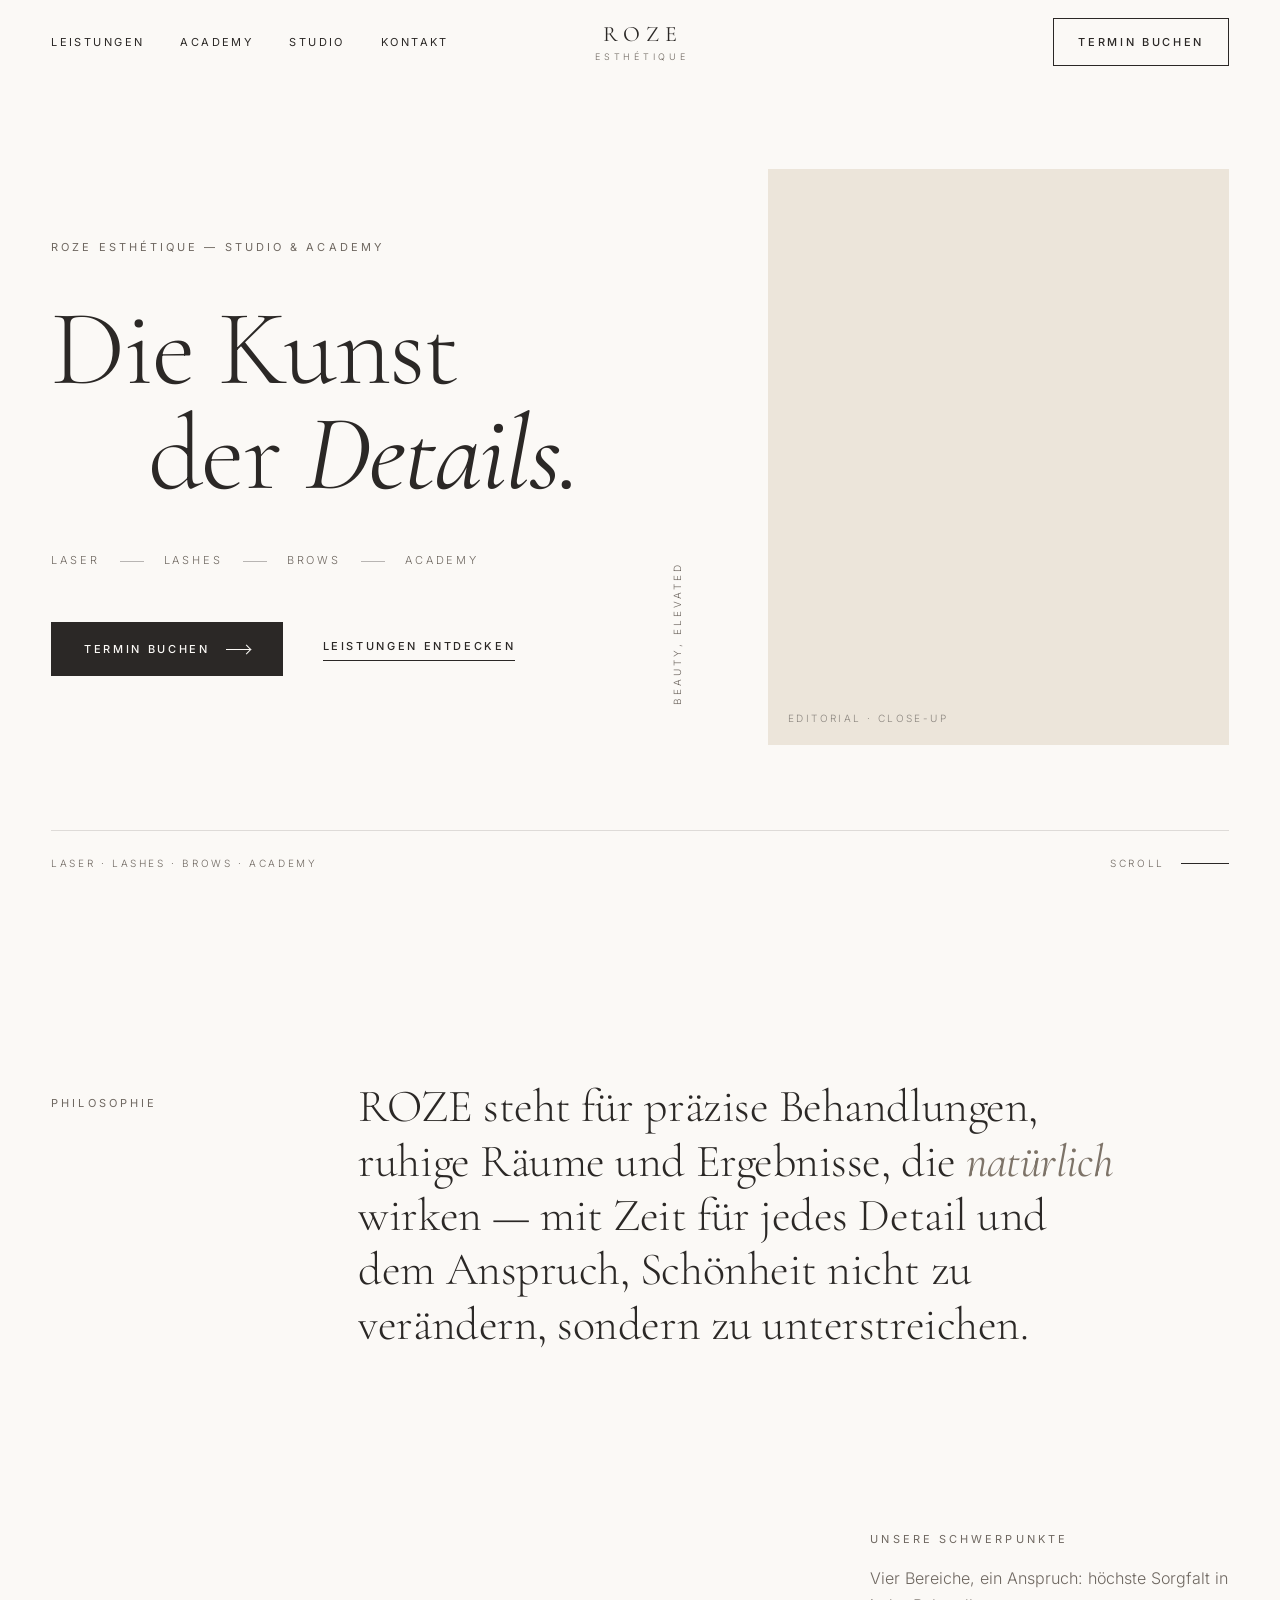
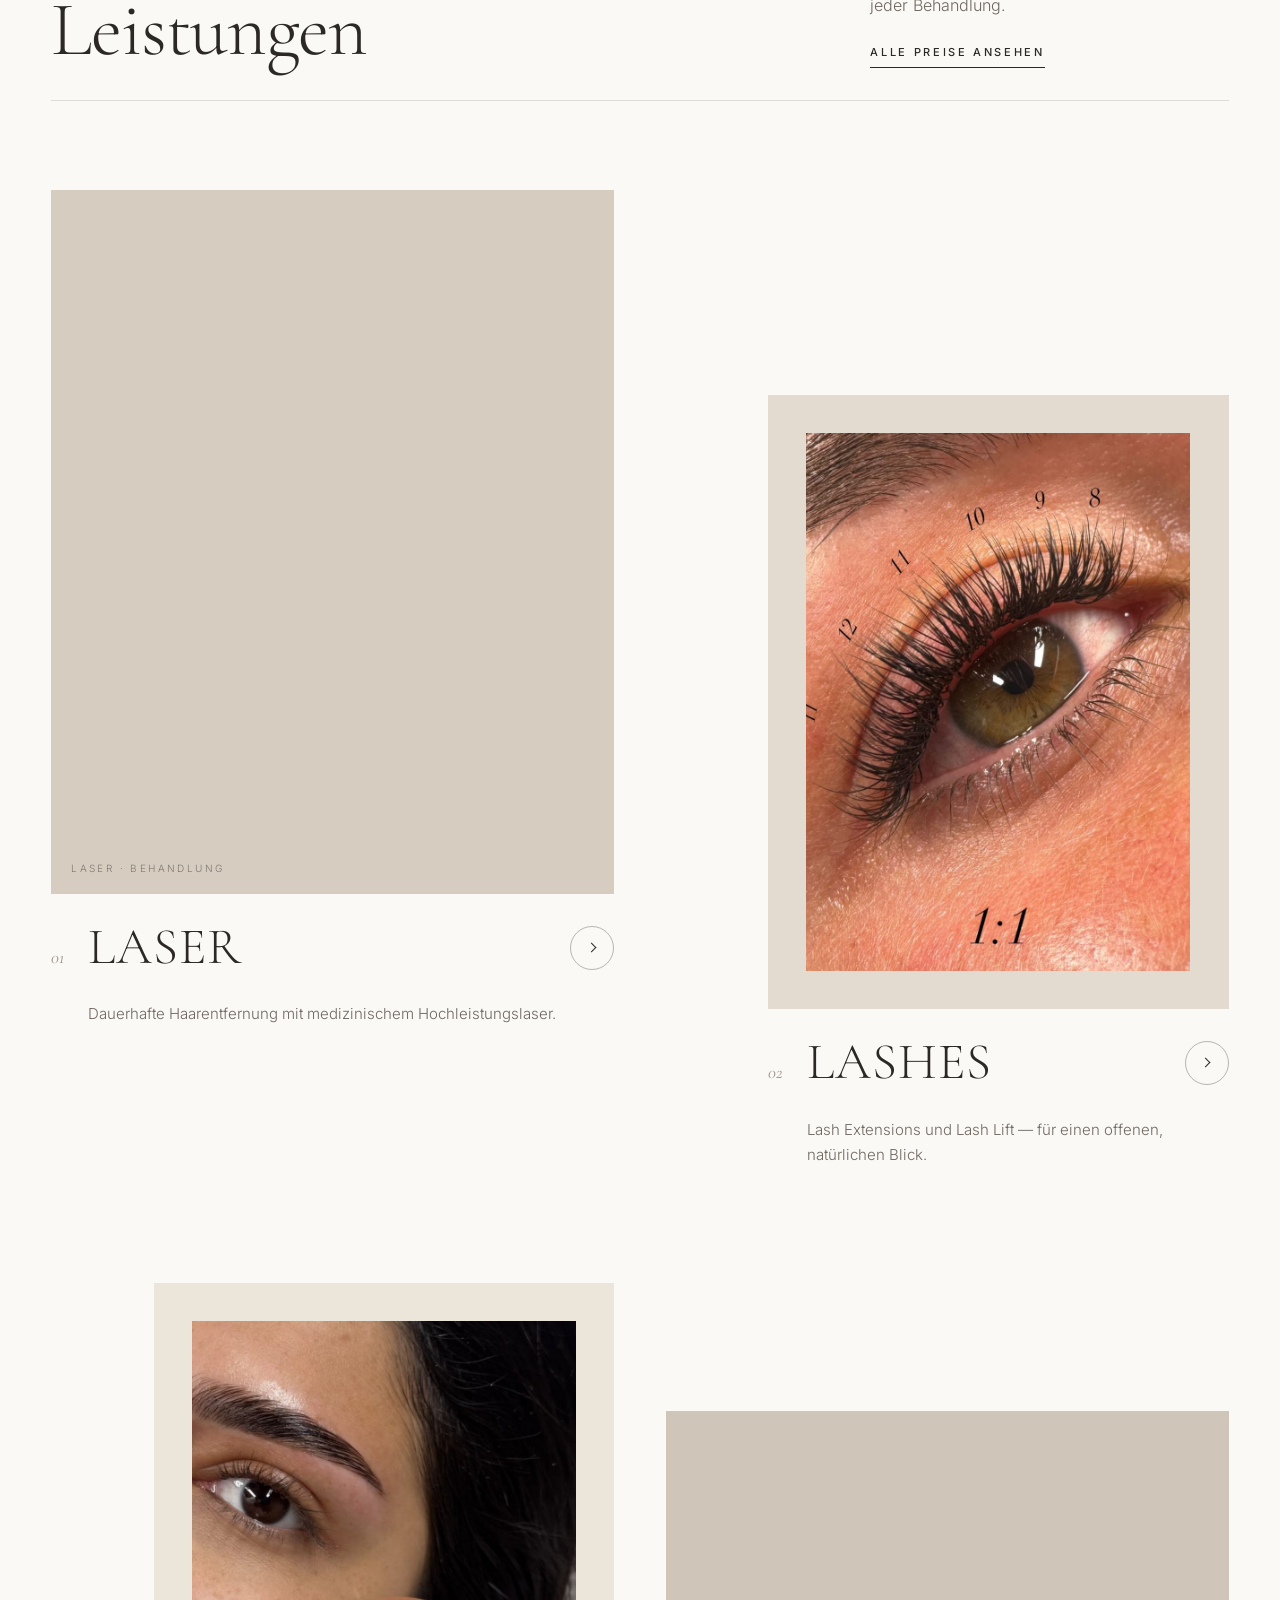
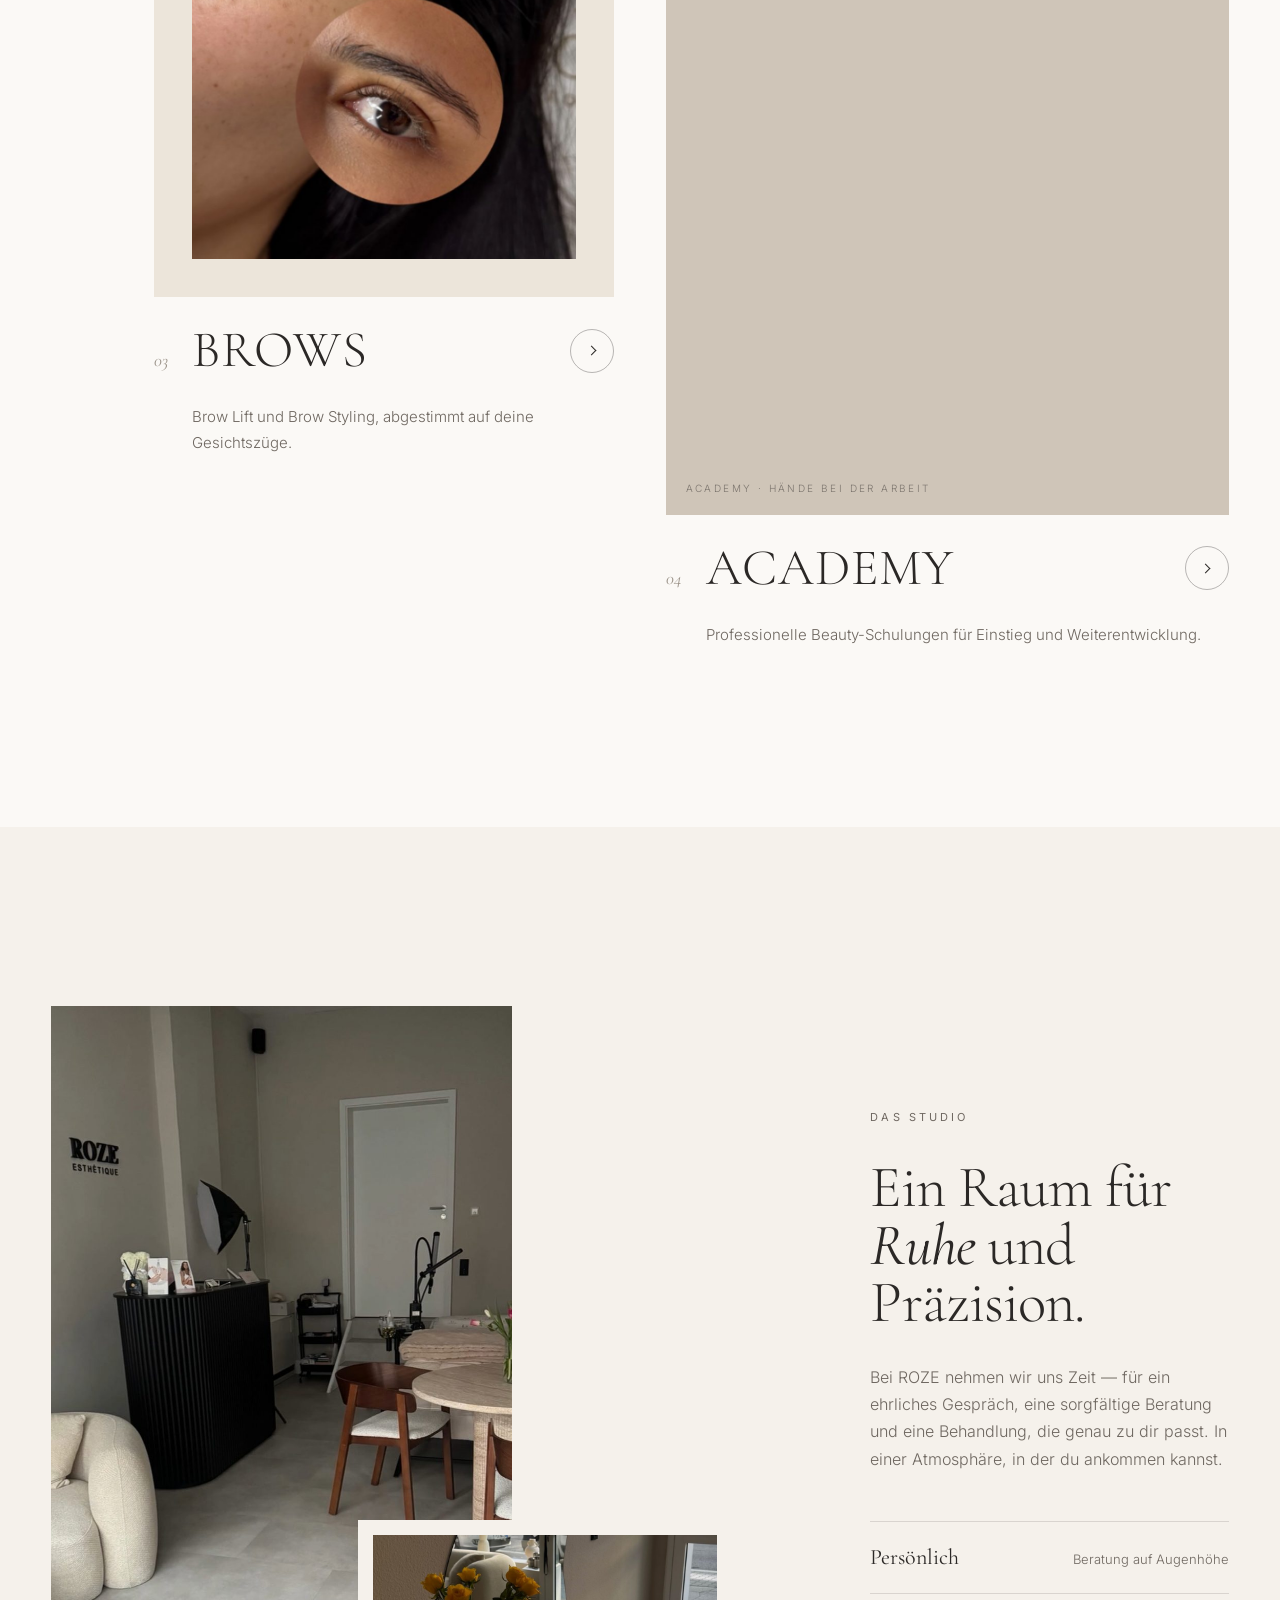
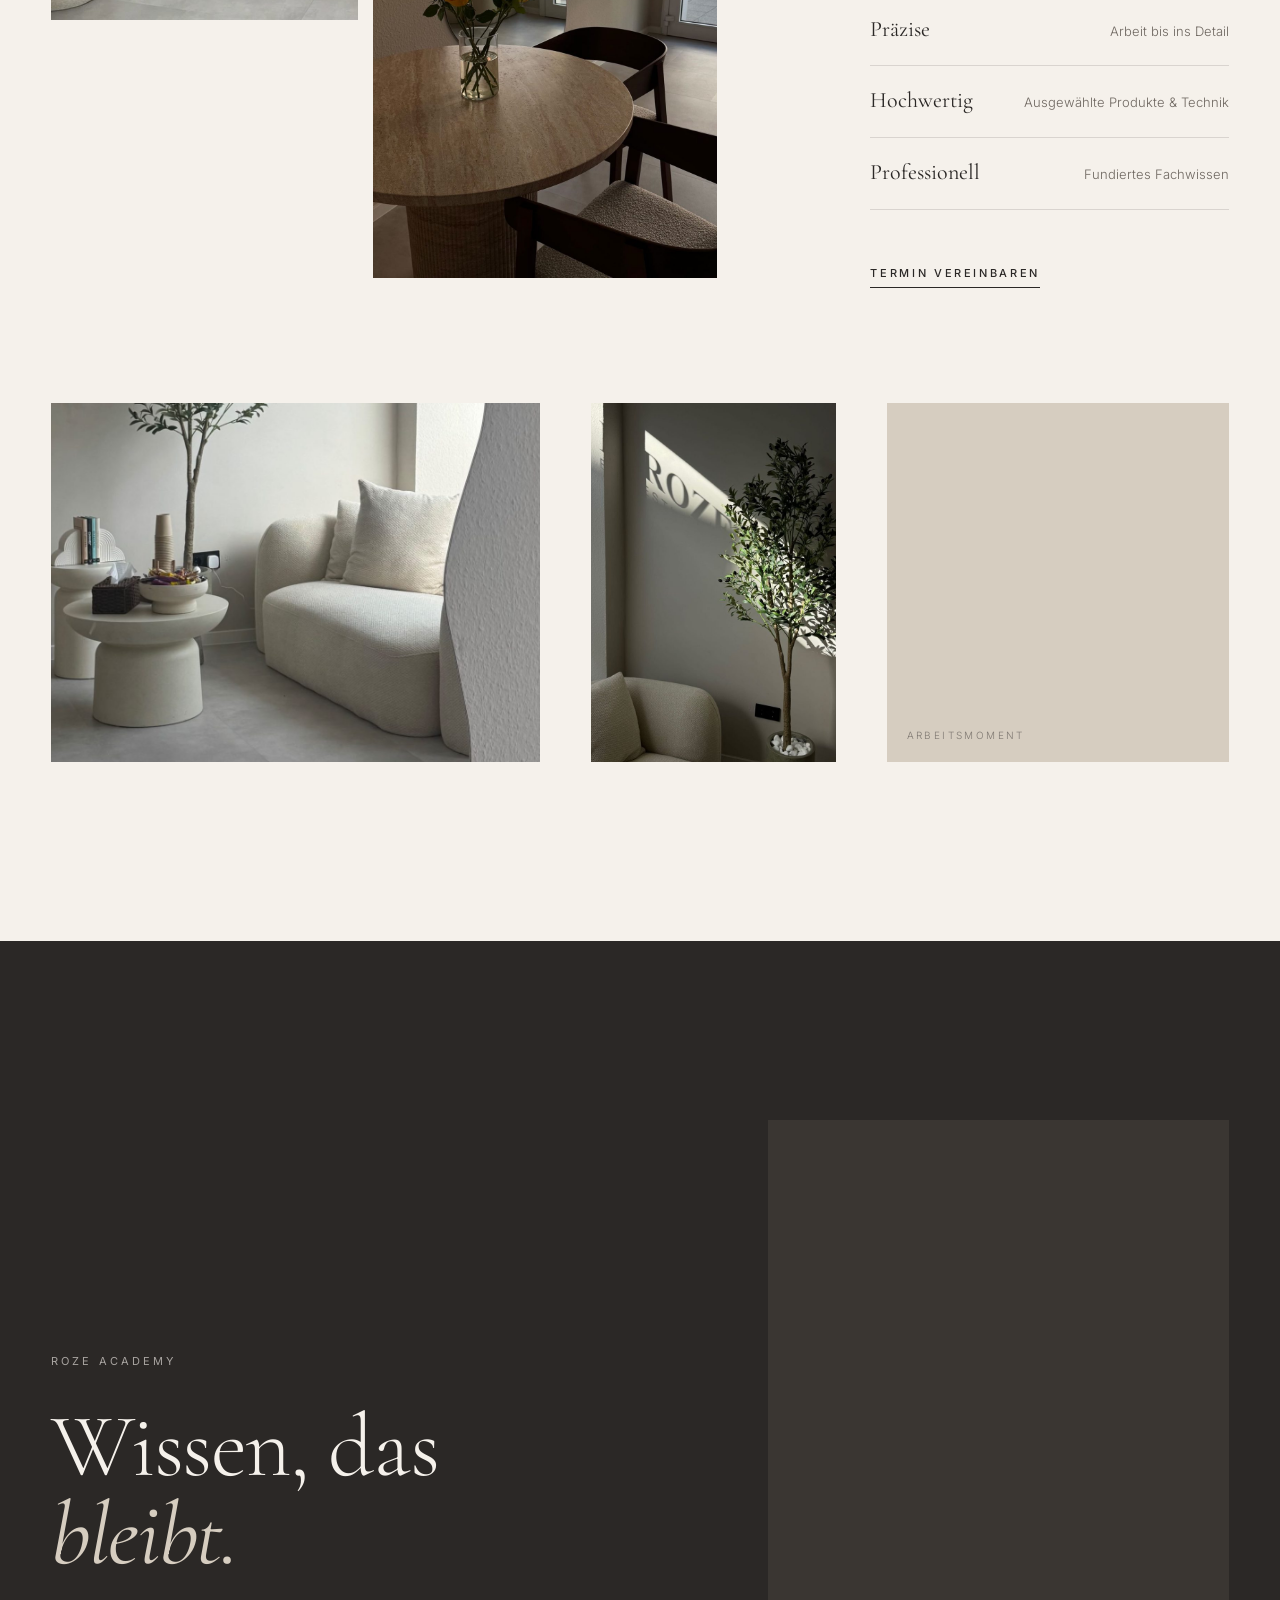
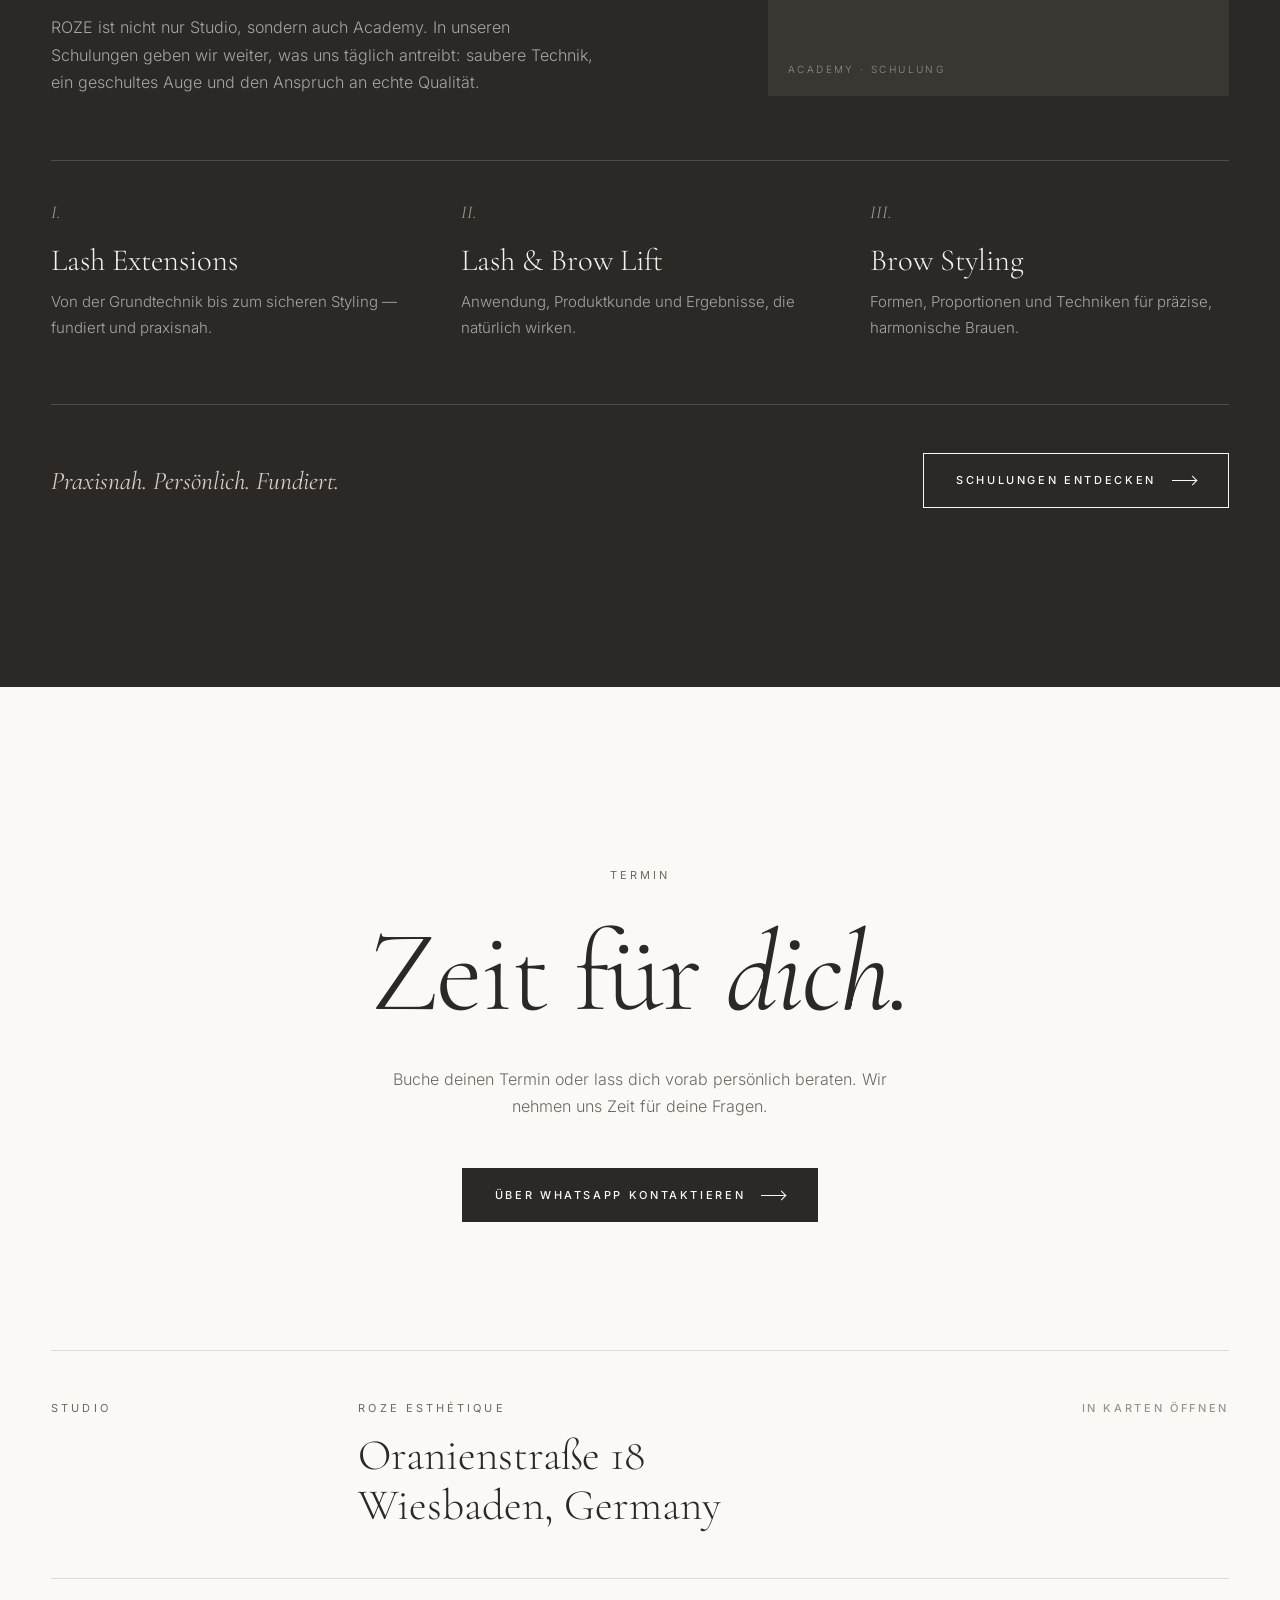
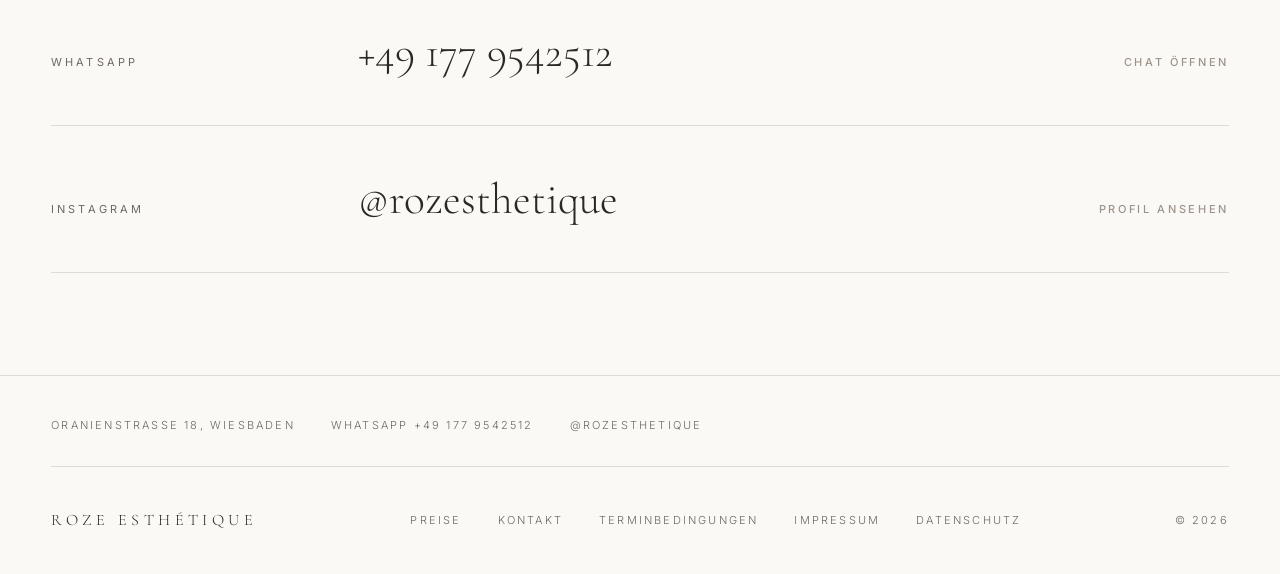
==== commit 1a8170ef: "Add treatment and studio photos, link address to the Google business profile - Lashes and Brows serv" ====
--- a/index.html
+++ b/index.html
@@ -8,9 +8,9 @@
   <meta name="theme-color" content="#fbf9f6">
   <link rel="preload" href="assets/fonts/cormorant-garamond-latin-300-normal.woff2" as="font" type="font/woff2" crossorigin>
   <link rel="preload" href="assets/fonts/inter-latin-300-normal.woff2" as="font" type="font/woff2" crossorigin>
-  <link rel="stylesheet" href="assets/css/style.css?v=20261014">
+  <link rel="stylesheet" href="assets/css/style.css?v=20261014-4">
   <script>document.documentElement.classList.add("js");</script>
-  <script src="assets/js/main.js?v=20261014" defer></script>
+  <script src="assets/js/main.js?v=20261014-4" defer></script>
 </head>
 <body>
 
@@ -127,7 +127,9 @@
 
           <!-- später: lashes.html -->
           <a class="service" href="preise.html#lashes">
-            <figure class="media media--tall media--tone-3 reveal-media" data-label="Lashes · Close-up"></figure>
+            <figure class="media media--tall media--tone-3 media--framed reveal-media">
+              <span class="media__frame"><img src="assets/images/ergebnisse/wimpern-2.jpg" alt="Nahaufnahme eines Auges mit Wimpernverlängerung in 1:1-Technik, mit Längenangaben" width="960" height="1200" loading="lazy" decoding="async"></span>
+            </figure>
             <div class="service__meta reveal">
               <span class="service__index">02</span>
               <h3 class="service__title">Lashes</h3>
@@ -138,7 +140,9 @@
 
           <!-- später: brows.html -->
           <a class="service" href="preise.html#liftings">
-            <figure class="media media--tall media--tone-1 reveal-media" data-label="Brows · Detail"></figure>
+            <figure class="media media--tall media--tone-1 media--framed reveal-media">
+              <span class="media__frame"><img src="assets/images/ergebnisse/augenbrauen-2.jpg" alt="Geformte Augenbrauen in der Seitenansicht, mit vergrößertem Detail" width="960" height="1200" loading="lazy" decoding="async"></span>
+            </figure>
             <div class="service__meta reveal">
               <span class="service__index">03</span>
               <h3 class="service__title">Brows</h3>
@@ -166,8 +170,12 @@
       <div class="container">
         <div class="studio__grid">
           <div class="studio__images">
-            <figure class="media media--tall media--tone-2 reveal-media" data-label="Studio · Interior"></figure>
-            <figure class="media media--square media--tone-3 reveal-media" data-label="Studio · Detail" style="--delay: .2s"></figure>
+            <figure class="media media--tall media--tone-2 reveal-media">
+              <img src="assets/images/studio/interior.jpg" alt="Empfang und Behandlungsbereich im Studio mit ROZE-Logo, Travertintisch und Holzstühlen" width="900" height="1200" loading="lazy" decoding="async">
+            </figure>
+            <figure class="media media--square media--tone-3 reveal-media" style="--delay: .2s">
+              <img src="assets/images/studio/detail.jpg" alt="Runder Travertintisch mit gelben Rosen und Holzstühlen" width="1000" height="1000" loading="lazy" decoding="async">
+            </figure>
           </div>
 
           <div class="studio__content">
@@ -189,8 +197,12 @@
         </div>
 
         <div class="studio__strip">
-          <figure class="media media--tone-1 reveal-media" data-label="Studio · Atmosphäre"></figure>
-          <figure class="media media--tone-4 reveal-media" data-label="Detail" style="--delay: .15s"></figure>
+          <figure class="media media--tone-1 reveal-media">
+            <img src="assets/images/studio/atmosphaere.jpg" alt="Wartebereich mit Bouclé-Sofa, Beistelltischen und Olivenbaum" width="1200" height="800" loading="lazy" decoding="async">
+          </figure>
+          <figure class="media media--tone-4 reveal-media" style="--delay: .15s">
+            <img src="assets/images/studio/olivenbaum.jpg" alt="Olivenbaum im Sonnenlicht, an der Wand der Schattenwurf des ROZE-Schriftzugs" width="700" height="1000" loading="lazy" decoding="async">
+          </figure>
           <figure class="media media--tone-2 reveal-media" data-label="Arbeitsmoment" style="--delay: .3s"></figure>
         </div>
       </div>
@@ -253,7 +265,7 @@
         <ul class="contact__details" aria-label="Kontaktdaten">
           <li class="contact__item reveal">
             <p class="eyebrow">Studio</p>
-            <a class="contact__value" href="https://www.google.com/maps/search/?api=1&amp;query=Oranienstra%C3%9Fe+18%2C+Wiesbaden" target="_blank" rel="noopener noreferrer">
+            <a class="contact__value" href="https://share.google/2pu67nDsKyDbPrarb" target="_blank" rel="noopener noreferrer">
               <span class="contact__name">ROZE ESTHÉTIQUE</span>
               Oranienstraße 18<br>Wiesbaden, Germany
             </a>
@@ -278,7 +290,7 @@
   <!-- Footer ============================================================ -->
   <footer class="site-footer">
     <div class="container footer-contact">
-      <a href="https://www.google.com/maps/search/?api=1&amp;query=Oranienstra%C3%9Fe+18%2C+Wiesbaden" target="_blank" rel="noopener noreferrer">Oranienstraße 18, Wiesbaden</a>
+      <a href="https://share.google/2pu67nDsKyDbPrarb" target="_blank" rel="noopener noreferrer">Oranienstraße 18, Wiesbaden</a>
       <a href="https://wa.me/491779542512" target="_blank" rel="noopener noreferrer">WhatsApp +49 177 9542512</a>
       <a href="https://www.instagram.com/rozesthetique/" target="_blank" rel="noopener noreferrer">@rozesthetique</a>
     </div>
--- a/assets/css/style.css
+++ b/assets/css/style.css
@@ -327,6 +327,17 @@
   color: rgba(251, 249, 246, 0.45);
 }
 
+/* A photo inside the placeholder tone, with a quiet passe-partout around it */
+.media--framed {
+  padding: clamp(1.25rem, 3vw, 2.75rem);
+}
+
+.media__frame {
+  display: block;
+  height: 100%;
+  overflow: hidden;
+}
+
 .media:has(img)::after {
   display: none;
 }
